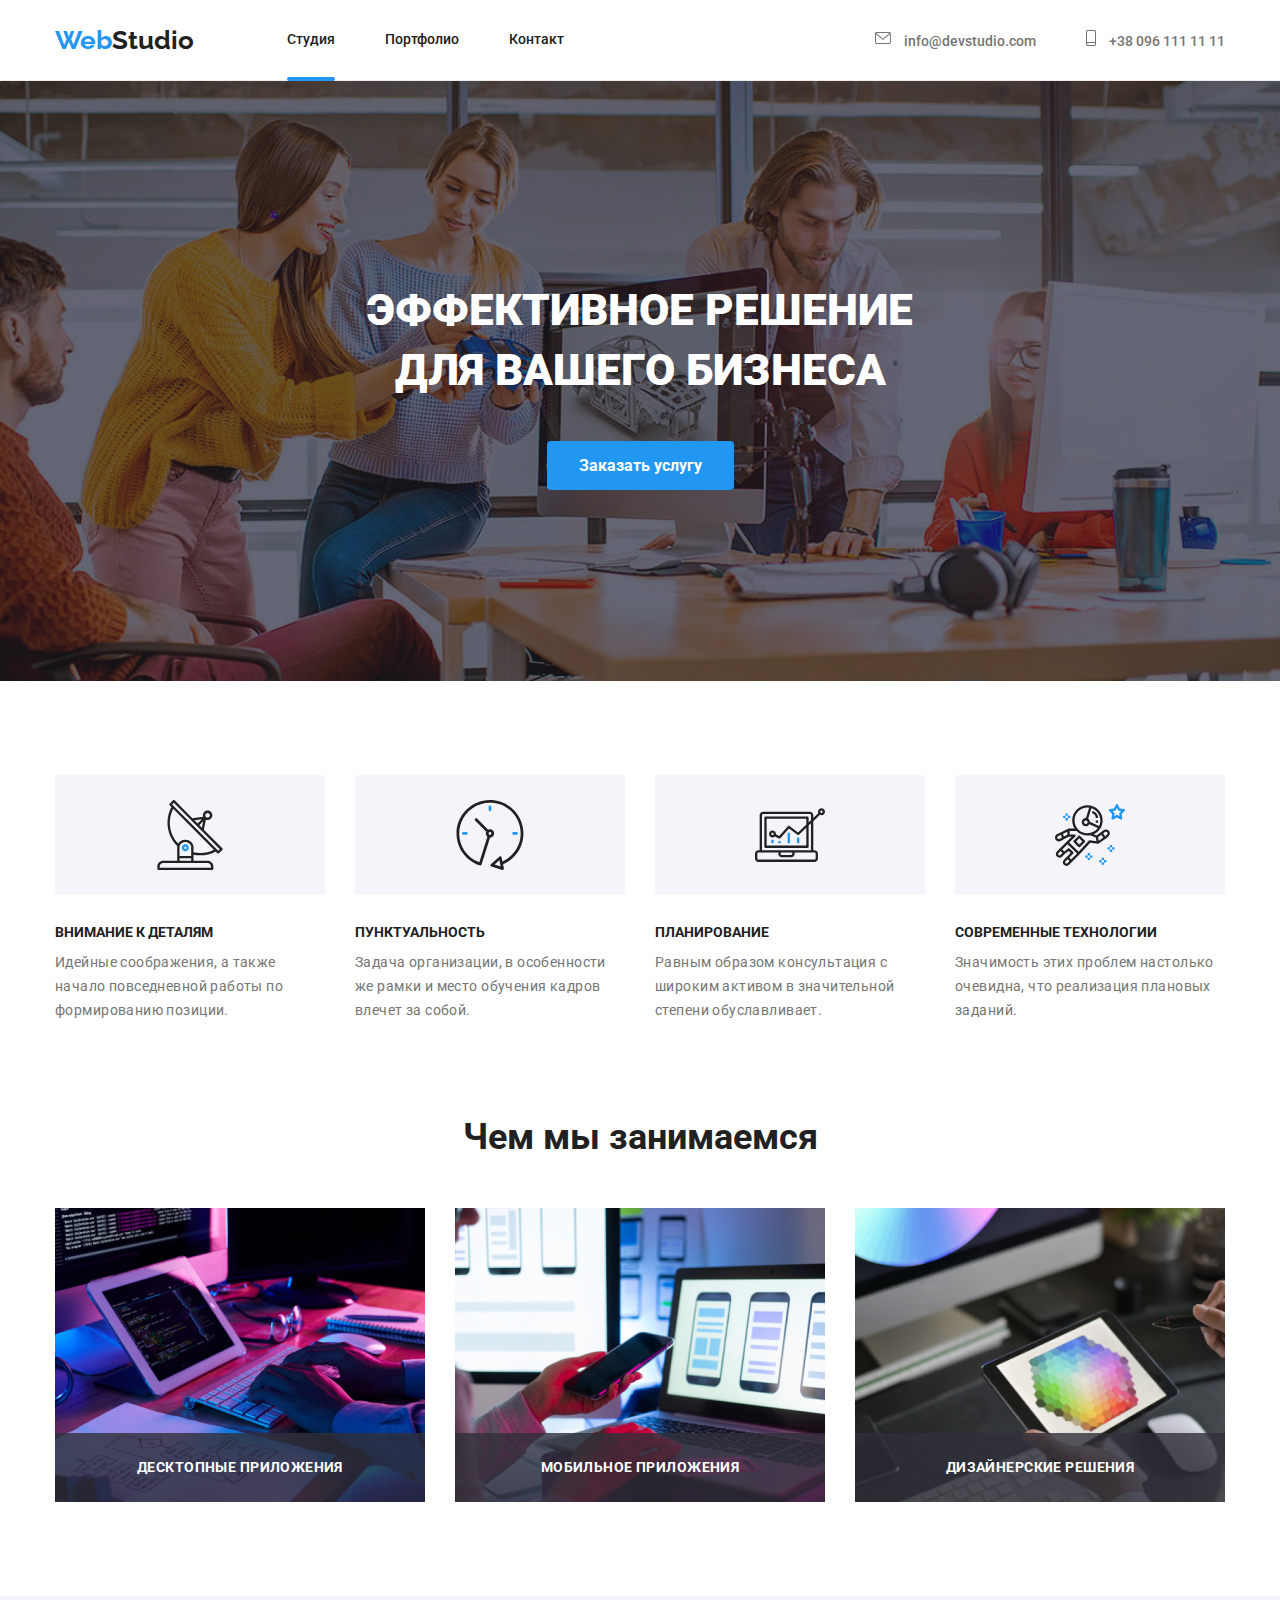
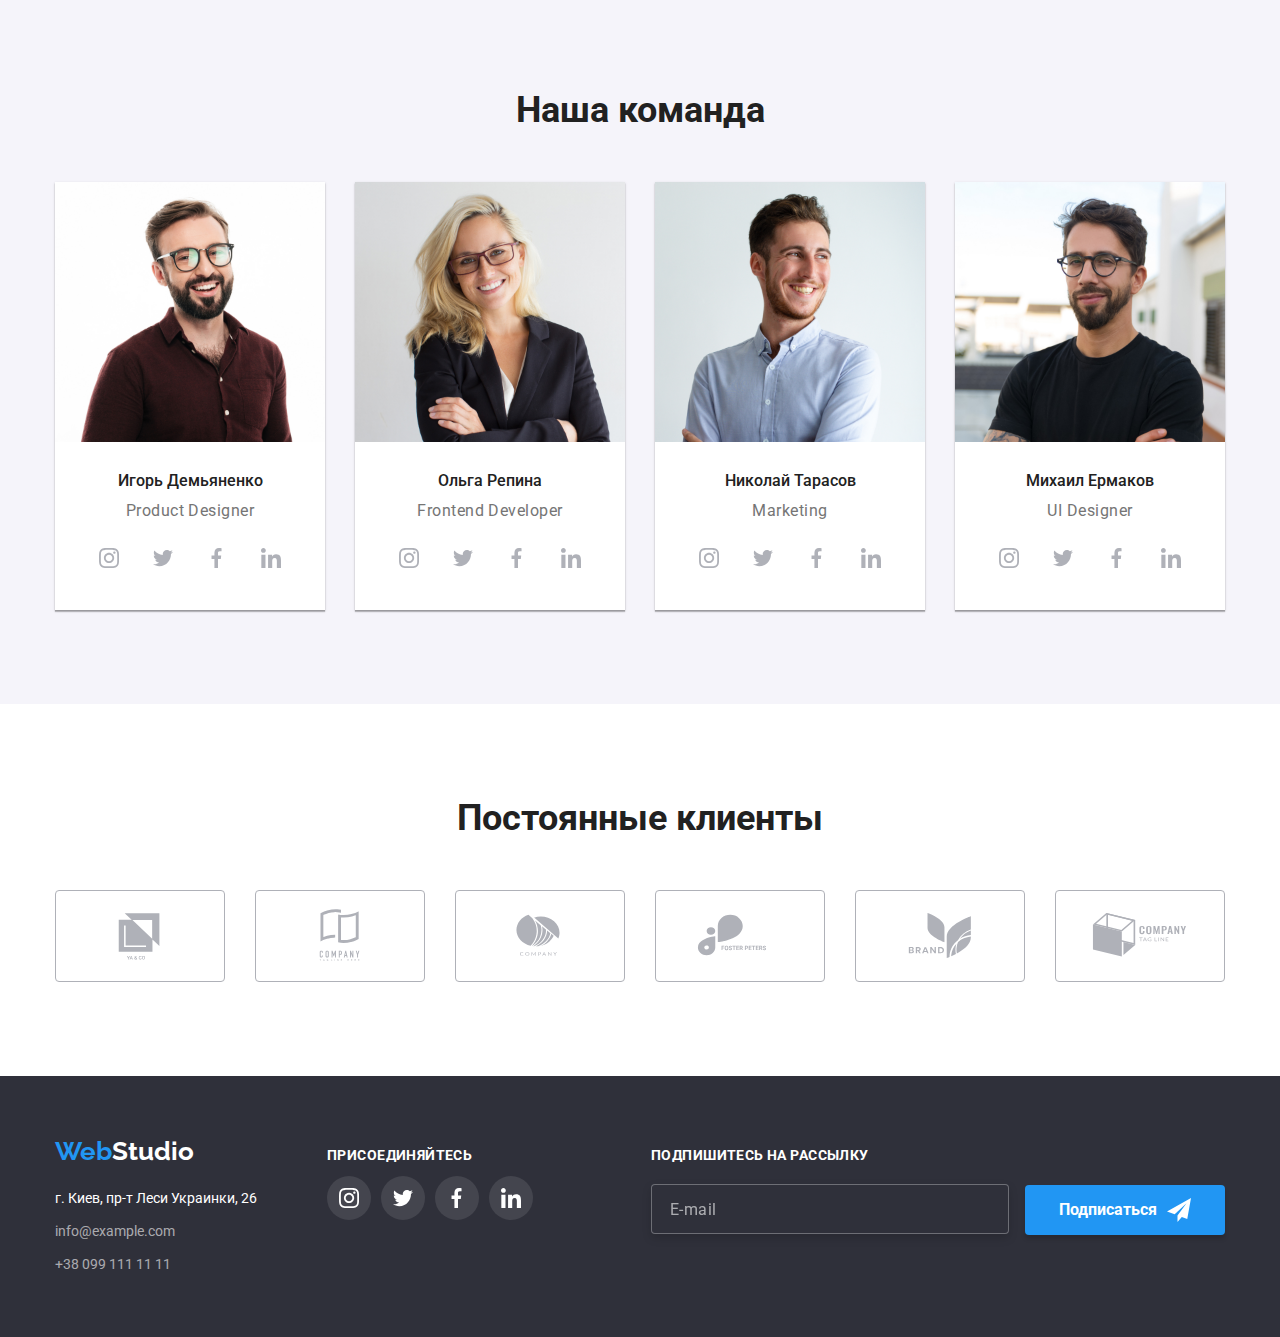
==== index.html @ 78ff1d8b "Add files via upload" ====
<!DOCTYPE html>
<html lang="ru">

<head>
    <meta charset="UTF-8">
    <meta http-equiv="X-UA-Compatible" content="IE=edge">
    <meta name="viewport" content="width=device-width, initial-scale=1.0">
    <title>Document</title>
  
    <link rel="preconnect" href="https://fonts.googleapis.com">
    <link rel="preconnect" href="https://fonts.gstatic.com" crossorigin>
    <link
        href="https://fonts.googleapis.com/css2?family=Montserrat:wght@400;700&family=Raleway:wght@700&family=Roboto:wght@400;500;700;900&display=swap"
        rel="stylesheet">
        <link rel="stylesheet" href="./modern-normalize.css">
        <link rel="stylesheet" href="./css/style.css">
</head>

<body>
    <!--Шапка  -->
    <header>
            <div class="header container">
            <!-- <div class="main-nav"> -->
                <nav class="nav">
                    <!-- логотип -->
                    <a href="#" class="logo">
                        <span class="primery-logo">Web</span>Studio
                    </a>
                    <!-- список навигации -->
                    <ul class="nav-link">
                        <li class="nav-item"><a class="nav-net-animation nav-network" href="./index.html">Студия</a></li>
                        <li class="nav-item"><a class="nav-net-animation" href="./portfolio.html">Портфолио</a></li>
                        <li class="nav-item"><a class="nav-net-animation" href="#footer">Контакт</a></li>
                </nav>
                <div class="auth-nav">
                    <a class="header-kontacts" href="info@devstudio.com">
                        <svg width="16" height="16" class="header-kontacts-svg">
                        <use href="images/icons.svg#icon-leter"></use>
                    </svg>
                        info@devstudio.com</a>
                    <a class="header-kontacts" href="+38-096-111-11-11">
                        <svg width="10" height="16" class="header-kontacts-svg">
                        <use href="images/icons.svg#icon-smartphone"></use>
                    </svg>
                        +38 096 111 11 11</a>
                </div>
            </div>
      
        
    </header>
<!-- главный заголовок Эффективные решения для вашего бизнеса-->
    <main>
        
    <section class="hero">
        <div class="container primery-section">
                <h1 class="main-heading">ЭФФЕКТИВНОЕ РЕШЕНИЕ<br> ДЛЯ ВАШЕГО БИЗНЕСА</h1>
            
                    <button data-modal-open class="button-order-servise">Заказать услугу</button>
                    
                    <div class="backdrop is-hidden" data-modal>
                        <div class="modal">
                            <button class="modal-close" data-modal-close>
                                <svg width="15" height="15">
                                    <use href="images/icons.svg#icon-close"></use>
                                </svg>
                            </button>
                            <b class="modal-head">Оставьте свои данные, мы вам перезвоним</b>
                            <form class="modal-form">
                                <label class="modal-box">
                                    Имя
                                    <input class="modal-input" type="text" name="name" autofocus required>
                                    <svg class="modal-icon" width="12" height="12">
                                        <use href="images/icons.svg#icon-men-1"></use>
                                    </svg>
                                </label>
                                <label class="modal-box"> Телефон
                                    <input class="modal-input" type="tel" name="tel" required>
                                    <svg  class="modal-icon"width="13" height="13">
                                        <use href="images/icons.svg#icon-tel-1"></use>
                                    </svg>
                                </label>
                                <label class="modal-box"> Почта
                                    <input class="modal-input" type="email" name="tel">
                                    <svg class="modal-icon" width="15" height="12">
                                        <use href="images/icons.svg#icon-mail-1"></use>
                                    </svg>
                                </label>
                                <label class="modal-box coment-box"> Комментарий
                                    <textarea class="modal-input coment"  name="feedback" placeholder="Введите текст"></textarea>
                                </label>
                                <input type="checkbox" class="policy-checkbox" id="policy-check" required>
                                <label class="policy-box" for="policy-check">
                                    Соглашаюсь с рассылкой и принимаю &nbsp;<a href="#">Условия договора</a>
                                </label>
                                <button type="submit" class="modal-submit-btn">Отправить</button>
                                </form>
                            </form>
                            
                        </div>
                    
                    </div>
                
        </div>
    </section>
        
    
    <!-- особенности -->
    <section class="section">
        <div class="container">
            <h2 class="list-heading">Особенности</h2>
            <ul class="list-link">
                <li class="list-item">
                    <div class="peculiarities">
                        <div class="peculiarities-svg">
                            <svg width="70" height="70" >
                                <use href="images/icons.svg#icon-antenna"></use>
                            </svg>
                        </div>
                        
                        <h3 class="list-peculiarities">Внимание к деталям</h3>
                        <p class="list-peculiarities-text">Идейные соображения, а также начало повседневной работы по формированию
                            позиции.</p>
                    </div>
                   
                </li>
                <li class="list-item">
                    <div class="peculiarities">
                        <div class="peculiarities-svg">
                            <svg width="70" height="70" >
                                <use href="images/icons.svg#icon-clock"></use>
                            </svg>
                        </div>
                        
                        <h3 class="list-peculiarities">Пунктуальность</h3>
                        <p class="list-peculiarities-text">Задача организации, в особенности же рамки и место обучения кадров влечет
                            за собой.</p>
                    </div>
                    
                </li>
                <li class="list-item">
                    <div class="peculiarities">
                        <div  class="peculiarities-svg">
                            <svg width="70" height="70">
                                <use href="images/icons.svg#icon-diagram"></use>
                            </svg>
                        </div>
                        
                        <h3 class="list-peculiarities">Планирование</h3>
                        <p class="list-peculiarities-text">Равным образом консультация с широким активом в значительной степени
                            обуславливает.</p>
                    </div>
                    
                </li>
                <li class="list-item">
                    <div class="peculiarities">
                        <div  class="peculiarities-svg">
                            <svg width="70" height="70">
                                <use class="peculiarities" href="images/icons.svg#icon-astronaut"></use>
                            </svg>
                        </div>
                        
                        <h3 class="list-peculiarities">Современные технологии</h3>
                        <p class="list-peculiarities-text">Значимость этих проблем настолько очевидна, что реализация плановых
                            заданий.</p>
                    </div>
                    
                </li>
            </ul>
        </div>
       
    </section>
    <!-- чем мы занимаемся -->
    <section class="section top">

        <div class="container">
            <h2 class="second-heading">Чем мы занимаемся</h2>
        <ul class="second-list">
            <li class="second-item"><img src="images/img.jpg" alt="компьютер" width="370" height="294"> 
            <p class="second-text">ДЕСКТОПНЫЕ ПРИЛОЖЕНИЯ</p>
            </li>
            <li class="second-item"><img src="images/img.(1).jpg" alt="телефон" width="370" height="294">
             <p class="second-text">МОБИЛЬНОЕ ПРИЛОЖЕНИЯ</p>
            </li>
            <li class="second-item"><img src="images/img.(2).jpg" alt="планшет" width="370" height="294"> 
            <p class="second-text">ДИЗАЙНЕРСКИЕ РЕШЕНИЯ</p>
            </li>
        </ul>
    </div>
       
    
    </section >
    <!-- наша команда -->
  
    <section class="our-comand">
        <div class=" container">
            <h2 class="second-heading">Наша команда</h2>
            <ul class="comand">
                <li class="comand-name"> <img src="images/igor.jpg" alt="Игорь-Демьяненко" width="270">
                   <div class="comand-name-box">
                    <h3>Игорь Демьяненко</h3>
                    <p class="comand-position">Product Designer</p>
                    <ul class="social-link">
                        <li class="social-item"> <a class="social-network" href="#">
                                <svg width="20" height="20" class="">
                                    <use class="" href="images/icons.svg#icon-instagram"></use>
                                </svg>
                            </a>
                    
                        </li>
                        <li class="social-item"> <a class="social-network" href="#">
                                <svg width="20" height="20" class="">
                                    <use class="" href="images/icons.svg#icon-twitter"></use>
                                </svg>
                            </a>
                    
                        </li>
                        <li class="social-item"> <a class="social-network" href="#">
                                <svg width="20" height="20" class="">
                                    <use class="" href="images/icons.svg#icon-facebook"></use>
                                </svg>
                            </a>
                    
                        </li>
                        <li class="social-item"> <a class="social-network" href="#">
                                <svg width="20" height="20" class="">
                                    <use class="" href="images/icons.svg#icon-linkedin"></use>
                                </svg>
                            </a>
                    
                        </li>
                    </ul>
                   </div> 
                </li>
                <li class="comand-name"> <img src="images/olga.jpg" alt="Ольга-Репина" width="270">
                   <div class="comand-name-box">
                    <h3>Ольга Репина</h3>
                    <p class="comand-position">Frontend Developer</p>
                    <ul class="social-link">
                        <li class="social-item"> 
                            <a class="social-network" href="#">
                                <svg width="20" height="20" class="">
                                    <use class="" href="images/icons.svg#icon-instagram"></use>
                                </svg>
                            </a>
                    
                        </li>
                        <li class="social-item"> 
                            <a class="social-network" href="#">
                                <svg width="20" height="20" class="">
                                    <use class="" href="images/icons.svg#icon-twitter"></use>
                                </svg>
                            </a>
                    
                        </li>
                        <li class="social-item"> 
                            <a class="social-network" href="#">
                                <svg width="20" height="20" class="">
                                    <use class="" href="images/icons.svg#icon-facebook"></use>
                                </svg>
                            </a>
                    
                        </li>
                        <li class="social-item"> 
                            <a class="social-network" href="#">
                                <svg width="20" height="20" class="">
                                    <use class="" href="images/icons.svg#icon-linkedin"></use>
                                </svg>
                            </a>
                    
                        </li>
                    </ul>
                   </div> 
                </li>
                <li class="comand-name"> <img src="images/nikolai.jpg" alt="Николай-Тарасов" width="270">
                   <div class="comand-name-box">
                    <h3>Николай Тарасов</h3>
                    <p class="comand-position">Marketing</p>
                <ul class="social-link">
                    <li class="social-item"> 
                        <a class="social-network" href="#">
                            <svg width="20" height="20" class="">
                                <use class="" href="images/icons.svg#icon-instagram"></use>
                            </svg>
                        </a>
                
                    </li>
                    <li class="social-item"> 
                        <a class="social-network" href="#">
                            <svg width="20" height="20" class="">
                                <use class="" href="images/icons.svg#icon-twitter"></use>
                            </svg>
                        </a>
                
                    </li>
                    <li class="social-item"> 
                        <a class="social-network" href="#">
                            <svg width="20" height="20" class="">
                                <use class="" href="images/icons.svg#icon-facebook"></use>
                            </svg>
                        </a>
                
                    </li>
                    <li class="social-item"> 
                        <a class="social-network" href="#">
                            <svg width="20" height="20" class="">
                                <use class="" href="images/icons.svg#icon-linkedin"></use>
                            </svg>
                        </a>
                
                    </li>
                </ul>
                   </div> 
                </li>
                <li class="comand-name"> <img src="images/mihail.jpg" alt="Михаил-Ермаков" width="270">
                   <div class="comand-name-box">
                    <h3>Михаил Ермаков</h3>
                    <p class="comand-position">UI Designer</p>
                    <ul class="social-link">
                        <li class="social-item"> 
                            <a class="social-network" href="#">
                            <svg width="20
                            " height="20
                            " class="">
                                <use class="" href="images/icons.svg#icon-instagram"></use>
                            </svg>
                        </a>
                             
                        </li>
                        <li class="social-item"> 
                            <a class="social-network" href="#">
                            <svg width="20
                            " height="20
                            " class="">
                                <use class="" href="images/icons.svg#icon-twitter"></use>
                            </svg>
                        </a>
                             
                        </li>
                        <li class="social-item"> 
                            <a class="social-network" href="#">
                            <svg width="20
                            " height="20
                            " class="">
                                <use class="" href="images/icons.svg#icon-facebook"></use>
                            </svg>
                        </a>
                             
                        </li>
                        <li class="social-item"> 
                            <a class="social-network" href="#">
                            <svg width="20
                            " height="20
                            " class="">
                                <use class="" href="images/icons.svg#icon-linkedin"></use>
                            </svg>
                        </a>
                             
                        </li>
                    </ul>
                   </div> 
                </li>
            </ul>
        </div>
       
    </section>
<!-- Постоянные клиенты -->
     <section class="section">
        <h2 class="second-heading">Постоянные клиенты</h2>
        <ul class="client-list ">
            <li class="client-item">
                <a class="client-network" href="#">
                     <svg width="106" height="60">
                            <use href="images/icons.svg#icon-yaco"></use>
                        </svg>
                </a>
            </li>
            <li class="client-item">
                <a class="client-network" href="#">
                     <svg width="106" height="60">
                            <use href="images/icons.svg#icon-tag-line-here"></use>
                        </svg>
                </a>
            </li>
            <li class="client-item">
                <a class="client-network" href="#">
                     <svg width="106" height="60">
                            <use href="images/icons.svg#icon-company"></use>
                        </svg>
                </a>
            </li>
            <li class="client-item">
                <a class="client-network" href="#">
                     <svg width="106" height="60">
                            <use href="images/icons.svg#icon-foster-peters"></use>
                        </svg>
                </a>
            </li>
            <li class="client-item">
                <a class="client-network" href="#">
                     <svg width="106" height="60">
                            <use href="images/icons.svg#icon-brand"></use>
                        </svg>
                </a>
            </li>
            <li class="client-item">
                <a class="client-network" href="#">
                     <svg width="106" height="60">
                            <use href="images/icons.svg#icon-tag-line"></use>
                        </svg>
                </a>
            </li>
        </ul>
    </section>
</main>


    
<!-- подвал -->
    <footer class="footer">
        <a name="footer"></a>
        <div class="footer-box container">
            <div class="footer-addres">
                <a href="#">
                    <span class="logo-blue">Web</span><span class="logo-white">Studio </span>
                </a>
                <address class="addres">г. Киев, пр-т Леси Украинки, 26</address>
                <a class="footer-kontakts" href="info@example.com"> info@example.com</a>
                <a class="footer-kontakts" href="+38-099-111-11-11"> +38 099 111 11 11</a>
            </div>
            
            
            <div class="join">
                <h2 class="join-heading">присоединяйтесь</h2>
                <ul class="join-social-link">
                    <li class="join-social-item">
                        <a class="join-social-network" href="#">
                            <svg width="20" height="20" class="">
                                <use class="" href="images/icons.svg#icon-instagram"></use>
                            </svg>
                        </a>
            
                    </li>
                    <li class="join-social-item">
                        <a class="join-social-network" href="#">
                            <svg width="20" height="20" class="">
                                <use class="" href="images/icons.svg#icon-twitter"></use>
                            </svg>
                        </a>
            
                    </li>
                    <li class="join-social-item">
                        <a class="join-social-network" href="#">
                            <svg width="20" height="20" class="">
                                <use class="" href="images/icons.svg#icon-facebook"></use>
                            </svg>
                        </a>
            
                    </li>
                    <li class="join-social-item">
                        <a class="join-social-network" href="#">
                            <svg width="20" height="20" class="">
                                <use class="" href="images/icons.svg#icon-linkedin"></use>
                            </svg>
                        </a>
            
                    </li>
                </ul>
            </div>
            <div class="mailing-box">
                <b class="mailing">ПОДПИШИТЕСЬ НА РАССЫЛКУ</b>
                <form class="mailing-form">
                    <label class="mailing-input">
                        <input type="email" name="mailing-email" class="mailing-email" placeholder="E-mail">
                    </label>
                    <button class="mailing-button" type="submit">
                        <span class="mailing__btn-name">
                            Подписаться
                        <img  class="mailing-img" src="./images/icon send.svg" alt="">
                        </span>
                        
                    </button>
                </form>

            </div>
        </div>
        
       
    </footer>

    <script src="./js/modal.js"></script>
</body>

</html>
---- css/style.css ----
/* основной цвет текста #757575 */
/* цвет заголовка #212121 */
/* цвет логотипа #2196F3 */
/* вторичный цвет #FFFFFF */
/* цвет фона #E5E5E5 */
/* цвет фона подвала #2F303A  */
/* цвет фона "Наша команда" #F5F4FA */

:root {
  --theme-color: #e5e5e5;
  --text-primery: #757575;
  --text-secondary: #212121;
  --fone-color: #2196f3;
}
*,
*::before,
*::after {
  box-sizing: border-box;
}
body {
  font-family: "Roboto";
  background-color: ffffff;
}

img {
  display: block;
  max-width: 100%;
  height: auto;
}

h1,
h2,
h3,
h4,
h5,
h6,
p,
ul,
li {
  margin: 0; /* нулевая граница */
  padding: 0; /* нулевые отступы */
  border: 0; /* больше всего для картинок в IE6 */
  outline: 0; /* точечная граница вокруг ссылок в Firefox */
  font-size: 100%;
  vertical-align: baseline;
  background: transparent;
}
button {
  padding: 0;
  border: none;
  font: inherit;
  color: inherit;
  background-color: transparent;
}
ul {
  list-style: none;
}
a {
  text-decoration: none;
  color: var(--text-secondary);
}
.container {
  width: 1200px;
  margin: 0 auto;
  padding: 0 15px;
  /* outline: 1px solid #212121; */
}
.normal {
  padding-top: 0px;
}
.section {
  padding-top: 94px;
  padding-bottom: 94px;
}
.top {
  padding-top: 0px;
}
header {
  border-bottom: 1px solid #ececec;
}
.header {
  background-color: #ffffff;

  display: flex;
  align-items: center;
}

.nav {
  display: flex;
  align-items: center;
}
/* логотип */
.logo {
  font-family: "Raleway";
  font-weight: bold;
  font-style: normal;
  font-size: 26px;
  line-height: 1.19;
  color: var(--text-secondary);
}

.primery-logo {
  font-family: "Raleway";
  font-weight: bold;
  font-style: normal;
  font-size: 26px;
  line-height: 1.19;
  color: var(--fone-color);
}
/* навигация */
.nav-link {
  margin-left: 93px;
  display: flex;
}
.nav-link .nav-item:not(:last-child) {
  margin-right: 50px;
}

.nav-item {
  display: flex;

  color: var(--text-secondary);
  font-weight: 500;
  font-style: normal;
  font-size: 14px;
  line-height: 1.14;
}

.nav-network {
  display: block;
  position: relative;
  padding-top: 32px;
  padding-bottom: 32px;
  align-items: center;
}

.nav-net-animation {
  transition-property: color;
  transition-duration: 250ms;
  transition-timing-function: cubic-bezier(0.4, 0, 0.2, 1);
}
.nav-net-animation:hover,
.nav-net-animation:focus {
  color: var(--fone-color);
}
.nav-network::after {
  position: absolute;
  left: 0;
  bottom: 0;
  content: " ";
  display: block;
  border-radius: 2px;
  width: 100%;
  height: 4px;
  background-color: var(--fone-color);
  bottom: -1px;
}
/* контакты */
.auth-nav {
  display: flex;
  margin-left: auto;
}

.header-kontacts:not(:last-child) {
  display: block;
  margin-right: 50px;
}

.nav-item {
  align-items: center;
}
.header-kontacts {
  align-items: center;
  color: var(--text-primery);
  font-weight: 500;
  font-style: normal;
  font-size: 14px;
  line-height: 1.14;

  transition-property: color;
  transition-duration: 250ms;
  transition-timing-function: cubic-bezier(0.4, 0, 0.2, 1);
}
.header-kontacts-svg {
  margin-right: 10px;
  fill: #757575;

  transition-property: fill;
  transition-duration: 250ms;
  transition-timing-function: cubic-bezier(0.4, 0, 0.2, 1);
}

.header-kontacts:hover .header-kontacts-svg,
.header-kontacts:focus .header-kontacts-svg {
  fill: var(--fone-color);
}
.header-kontacts:hover,
.header-kontacts:focus {
  color: var(--fone-color);
}
/* главный заголовок Эффективные решения для вашего бизнеса */
.main-heading {
  text-align: center;

  font-weight: 900;
  font-style: normal;
  font-size: 44px;
  line-height: 1.36;
  color: #ffffff;
}
.hero {
  height: 600px;
  padding-top: 200px;
  background-image: linear-gradient(
      to right,
      rgba(47, 48, 58, 0.4),
      rgba(47, 48, 58, 0.4)
    ),
    url(../images/background-img.png);
  background-color: #c4c4c4;
  background-repeat: no-repeat;
  background-position: center;
}
/* Модальное окно */
.button-order-servise {
  display: block;
  margin-left: auto;
  margin-right: auto;
  margin-top: 40px;
  padding: 10px 32px;
  border-radius: 4px;

  color: #ffffff;
  font-family: "roboto";
  font-weight: 700;
  background-color: var(--fone-color);
  font-style: normal;
  font-size: 16px;
  line-height: 1.85;
}
.backdrop {
  position: fixed;
  z-index: 2;
  top: 0;
  left: 0;
  width: 100%;
  height: 100%;

  background: rgba(0, 0, 0, 0.2);
  transition-property: all;
  transition-duration: 250ms;
  transition-timing-function: cubic-bezier(0.4, 0, 0.2, 1);
}
.backdrop.is-hidden {
  visibility: hidden;
  opacity: 0;
  pointer-events: none;
  transition-property: fill;
  transition-duration: 250ms;
  transition-timing-function: cubic-bezier(0.4, 0, 0.2, 1);
}

.modal {
  position: absolute;
  top: 50%;
  left: 50%;
  transform: translate(-50%, -50%);

  width: 528px;
  height: 581px;
  padding: 40px;

  background-color: #ffffff;
  box-shadow: 0px 1px 3px rgba(0, 0, 0, 0.12), 0px 1px 1px rgba(0, 0, 0, 0.14),
    0px 2px 1px rgba(0, 0, 0, 0.2);
  border-radius: 4px;
  cursor: pointer;
}
.modal-close {
  height: 40px;
  width: 100%;

  display: flex;
  align-items: center;
  justify-content: center;
  position: absolute;
  top: 8px;
  right: 8px;
  width: 30px;
  height: 30px;
  border-radius: 50%;
  fill: #000;
  background-color: #ffffff;
  border: 1px solid rgba(0, 0, 0, 0.1);
  transition-property: fill;
  transition-duration: 250ms;
  transition-timing-function: cubic-bezier(0.4, 0, 0.2, 1);
}
.modal-close:hover {
  fill: var(--fone-color);
}
.modal-head {
  font-weight: bold;
  font-size: 20px;
  line-height: 23px;
  letter-spacing: 0.03em;
}
.modal-form {
  margin-top: 12px;
}
.modal-box {
  display: block;
  margin-bottom: 10px;
  position: relative;

  color: var(--text-primery);
  font-size: 12px;
  letter-spacing: 0.01em;
}
.modal-input {
  width: 100%;
  height: 40px;
  border: 1px solid rgba(33, 33, 33, 0.2);
  border-radius: 4px;
  margin-top: 4px;
  padding: 0 10px 0 35px;
  transition-property: border;
  transition-duration: 250ms;
  transition-timing-function: cubic-bezier(0.4, 0, 0.2, 1);
}
.modal-input:focus {
  outline: none;
  border: 1px solid var(--fone-color);
}
.modal-input:focus + .modal-icon {
  fill: var(--fone-color);
}

.modal-icon {
  display: block;
  /* width: 18px;
  height: 18px; */

  position: absolute;
  top: 55%;
  left: 10px;
  transition-property: fill;
  transition-duration: 250ms;
  transition-timing-function: cubic-bezier(0.4, 0, 0.2, 1);
}
.coment::placeholder {
  font-size: 12px;
  line-height: 14px;
  letter-spacing: 0.01em;
  color: rgba(117, 117, 117, 0.5);
}
.coment {
  padding: 12px 16px;
  width: 448px;
  height: 120px;
  resize: none;
}
.policy-box {
  font-size: 14px;
  color: #757575;
  margin-bottom: 30px;
  display: flex;
  align-items: center;
}

.policy-checkbox {
  position: absolute;
  width: 1px;
  height: 1px;
  margin: -1px;
  border: 0px;
  padding: 0px;
  clip: rect(0 0 0 0);
  overflow: hidden;
  transition-property: border-color, outline;
  transition-duration: 250ms;
  transition-timing-function: cubic-bezier(0.4, 0, 0.2, 1);
}

.policy-checkbox:checked + .policy-box::before {
  background-color: #2196f3;
  background-image: url(../images/Vector.svg);
  background-repeat: no-repeat;
  background-position: center;
  background-size: contain;
}

.policy-checkbox:focus + .policy-box::before {
  border-color: #2196f3;
  outline: 2px solid #2196f3;
}

.policy-box::before {
  display: block;
  content: "";
  width: 16px;
  height: 16px;
  border: 1px solid #212121;
  border-radius: 2px;
  margin-right: 10px;
}

.policy-box a {
  color: #2196f3;
  text-decoration: underline;
}
.modal-submit-btn {
  display: block;
  width: 200px;
  height: 50px;
  margin: 0 auto;

  font-weight: bold;
  font-size: 16px;
  line-height: 30px;
  letter-spacing: 0.06em;
  background-color: var(--fone-color);
  color: #ffffff;
  box-shadow: 0px 4px 4px rgba(0, 0, 0, 0.15);
  border-radius: 4px;
  cursor: pointer;
}
/* особености */
.list-heading {
  display: none;
}
.list-link {
  display: flex;
  justify-content: center;
}

.peculiarities-svg {
  display: flex;
  justify-content: center;
  align-items: center;
  width: 270px;
  height: 120px;
  margin-bottom: 30px;
  background-color: #f5f4fa;
  border-radius: 4px;
}

.list-link .list-item:not(:last-child) {
  margin-right: 30px;
}

.list-peculiarities {
  text-transform: uppercase;
  color: var(--text-secondary);
  font-weight: 700;
  font-style: normal;
  font-size: 14px;
  line-height: 1.14;
}

.list-peculiarities-text {
  margin-top: 10px;
  width: 270px;
  color: var(--text-primery);
  font-weight: 400;
  font-style: normal;
  font-size: 14px;
  line-height: 1.71;
  letter-spacing: 0.03em;
}
/* чем мы занимаемся */
.second-heading {
  text-align: center;
  margin-bottom: 50px;

  color: var(--text-secondary);
  font-weight: 700;
  font-style: normal;
  font-size: 36px;
  line-height: 1.16;
}
.second-list {
  justify-content: center;
  display: flex;
  margin-top: 50px;
}
.second-item:not(:last-child) {
  justify-content: center;
  margin-right: 30px;
}
.second-item {
  position: relative;
  overflow: hidden;
}
.second-item > .second-text {
  position: absolute;
  bottom: 0px;
  padding-top: 27px;
  padding-bottom: 27px;
  margin: 0;
  width: 100%;
  z-index: 1;

  font-weight: bold;
  font-size: 14px;
  line-height: 1.14;
  text-align: center;
  letter-spacing: 0.03em;
  text-transform: uppercase;
  color: #ffffff;
  background-color: rgba(47, 48, 58, 0.8);
}
/* наша команда */
.comand {
  justify-content: center;
  display: flex;
  margin-left: -15px;
  margin-right: -15px;
}
.comand-name {
  box-shadow: 0px 1px 3px rgba(0, 0, 0, 0.12), 0px 1px 1px rgba(0, 0, 0, 0.14),
    0px 2px 1px rgba(0, 0, 0, 0.2);
}
.our-comand {
  padding-top: 94px;
  padding-bottom: 94px;
  background-color: #f5f4fa;
  margin: 0 auto;
}
.comand-name-box {
  padding-top: 30px;
  padding-bottom: 30px;
  text-align: center;
  background-color: #ffffff;
}
.comand > li > .comand-name-box > h3 {
  /* padding-top: 30px;
  text-align: center; */

  color: var(--text-secondary);
  font-weight: 500;
  font-style: normal;
  font-size: 16px;
  line-height: 1.18;
}

.comand-position {
  padding-top: 10px;

  color: var(--text-primery);
  font-style: normal;
  font-weight: normal;
  font-size: 16px;
  line-height: 19px;
  /* identical to box height */

  text-align: center;
  letter-spacing: 0.03em;
}
.comand .comand-name {
  justify-content: space-evenly;
}
.comand .comand-name:not(:last-child) {
  margin-right: 30px;
}
.social-link {
  display: flex;
  justify-content: center;
  margin-top: 16px;
}
.social-item {
  background-color: #ffffff;
}
.social-network:focus,
.social-network:hover {
  background-color: var(--fone-color);
  fill: #ffffff;
}
.social-item:not(:last-child) {
  margin-right: 10px;
}
.social-network {
  width: 44px;
  height: 44px;
  display: flex;
  justify-content: center;
  align-items: center;

  background-color: #ffffff;
  border-radius: 50%;
  fill: #afb1b8;

  transition-property: fill, background-color;
  transition-duration: 250ms;
  transition-timing-function: cubic-bezier(0.4, 0, 0.2, 1);
}
/* Постояные клиенты */
.client-list {
  display: flex;
  justify-content: center;
  align-content: center;
}
.client-list > .client-item:not(:last-child) {
  margin-right: 30px;
}
.client-network {
  width: 170px;
  height: 92px;
  display: flex;
  justify-content: center;
  align-items: center;

  border: 1px solid #afb1b8;
  box-sizing: border-box;
  border-radius: 4px;
  fill: #afb1b8;

  transition-property: fill, border;
  transition-duration: 250ms;
  transition-timing-function: cubic-bezier(0.4, 0, 0.2, 1);
}
.client-network:focus,
.client-network:hover {
  border: 1px solid var(--fone-color);
  fill: var(--fone-color);
}
/* подвал */
.logo-blue {
  color: var(--fone-color);
  font-weight: 700;
  font-family: "Raleway";
  font-style: normal;
  font-size: 26px;
  line-height: 1.19;
}
.logo-white {
  color: #ffffff;
  font-family: "Raleway";
  font-weight: 700;
  font-style: normal;
  font-size: 26px;
  line-height: 1.19;
}
.footer {
  margin: 0px auto;
  display: flex;
  padding-top: 60px;
  padding-bottom: 60px;

  background-color: #2f303a;
}
.footer-box {
  display: flex;
  align-items: baseline;
}

/* .footer-addres {
} */
.addres {
  margin-top: 20px;

  color: #ffffff;
  font-weight: 400;
  font-style: normal;
  font-size: 14px;
  line-height: 1.71;
}
.footer-kontakts {
  margin-top: 9px;
  display: block;

  color: rgba(255, 255, 255, 0.6);
  font-weight: 400;
  font-style: normal;
  font-size: 14px;
  line-height: 1.71;
}
.join {
  margin-left: 70px;
}
.join-heading {
  margin-bottom: 20px;
  font-weight: bold;
  font-size: 14px;
  line-height: 1.14px;
  letter-spacing: 0.03em;
  text-transform: uppercase;
  color: #ffffff;
}
.join-social-link {
  display: flex;
}
.join-social-network {
  width: 44px;
  height: 44px;
  display: flex;
  justify-content: center;
  align-items: center;
  border-radius: 50%;
  fill: #ffffff;
  background: rgba(255, 255, 255, 0.1);

  transition-property: fill, background-color;
  transition-duration: 250ms;
  transition-timing-function: cubic-bezier(0.4, 0, 0.2, 1);
}
.join-social-network:focus,
.join-social-network:hover {
  background-color: var(--fone-color);
  fill: #ffffff;
}
.join-social-item:not(:last-child) {
  margin-right: 10px;
}

.mailing-box {
  margin-left: auto;
}

.mailing {
  font-weight: bold;
  font-size: 14px;
  line-height: 1.14;
  letter-spacing: 0.03em;
  color: #ffffff;
}

.mailing-form {
  margin-top: 20px;
}
.mailing-email {
  width: 358px;
  height: 50px;

  color: rgba(255, 255, 255, 0.6);
  background-color: #2f303a;
  border: 1px solid rgba(255, 255, 255, 0.3);
  box-sizing: border-box;
  filter: drop-shadow(0px 4px 4px rgba(0, 0, 0, 0.15));
  border-radius: 4px;
}
.mailing-email::placeholder {
  margin-left: 16px;
  padding-left: 16px;
  font-style: normal;
  font-weight: normal;
  font-size: 16px;
  line-height: 1.25;
  letter-spacing: 0.03em;

  color: rgba(255, 255, 255, 0.6);
}

.mailing-button {
  width: 200px;
  height: 50px;
  margin-left: 12px;
  font-weight: bold;
  font-size: 16px;
  line-height: 1.87;
  color: #ffffff;
  background-color: var(--fone-color);
  box-shadow: 0px 4px 4px rgba(0, 0, 0, 0.15);
  border-radius: 4px;
}
.mailing__btn-name {
  display: flex;
  justify-content: center;
  align-items: center;
  /* position: relative; */
}
.mailing-img {
  margin-left: 10px;
}
/* Портфолио */

.projekt-button-list {
  display: flex;
  justify-content: center;
  margin-bottom: 56px;
}
.projekt-button-list .projekt-button-item:not(:last-child) {
  margin-right: 8px;
}

.projekt-button-item {
  padding: 6px 22px;

  color: var(--text-secondary);
  font-weight: 500;
  font-family: "Roboto";
  background-color: #f5f4fa;
  border-radius: 4px;
  border: none;
  font-style: normal;
  font-size: 16px;
  line-height: 1.62;

  transition-property: color, background-color;
  transition-duration: 250ms;
  transition-timing-function: cubic-bezier(0.4, 0, 0.2, 1);
}
.projekt-button-item:hover,
.projekt-button-item:focus {
  color: #ffffff;
  background-color: var(--fone-color);
}
.projekt {
  justify-content: center;
}
.projekt-box-list {
  display: flex;

  flex-wrap: wrap;
  margin-left: -30px;
  margin-top: -30px;
  padding: 0;
}
.projekt-box-item {
  flex-basis: calc((100% - 90px) / 3);
  margin-left: 30px;
  margin-top: 30px;

  transition-property: box-shadow;
  transition-duration: 250ms;
  transition-timing-function: cubic-bezier(0.4, 0, 0.2, 1);
}
.prjekt-box-deskription {
  position: relative;
  overflow: hidden;
}

.tehnokryak,
.poster,
.restaurant,
.prime,
.boxes,
.komp,
.limited-edition,
.lab,
.business {
  display: flex;
  align-items: center;
  position: absolute;
  top: 0;
  left: 0;

  margin: 0;
  padding-left: 27px;
  width: 100%;
  height: 101%;
  transform: translateY(100%);
  transition-property: transform;
  transition-duration: 250ms;
  transition-timing-function: cubic-bezier(0.4, 0, 0.2, 1);

  font-style: normal;
  font-weight: normal;
  font-size: 18px;
  line-height: 28px;
  letter-spacing: 0.03em;
  color: #ffffff;
  background-color: rgba(33, 150, 243, 0.9);
}
.projekt-box-item .prjekt-box-deskription:hover .tehnokryak,
.projekt-box-item .prjekt-box-deskription:hover .poster,
.projekt-box-item .prjekt-box-deskription:hover .restaurant,
.projekt-box-item .prjekt-box-deskription:hover .prime,
.projekt-box-item .prjekt-box-deskription:hover .boxes,
.projekt-box-item .prjekt-box-deskription:hover .komp,
.projekt-box-item .prjekt-box-deskription:hover .limited-edition,
.projekt-box-item .prjekt-box-deskription:hover .lab,
.projekt-box-item .prjekt-box-deskription:hover .business {
  transform: translateY(0%);
}
.projekt-box-item:hover,
.projekt-box-item:focus {
  box-shadow: 0px 1px 1px rgba(0, 0, 0, 0.12), 0px 4px 4px rgba(0, 0, 0, 0.06),
    1px 4px 6px rgba(0, 0, 0, 0.16);
}
/* .projekt-box-list .projekt-box-img {
  display: block;
} */
.prjekt-box-text {
  color: var(--text-primery);
  font-weight: normal;
  font-style: normal;
  font-size: 16px;
  line-height: 1.87;

  background: #ffffff;
  border: 1px solid #eeeeee;
  box-sizing: border-box;
  padding: 20px 24px;
}
.projekt-box-list h2 {
  /* text-align: center; */

  color: var(--text-secondary);
  font-weight: 700;
  font-style: normal;
  font-size: 18px;
  line-height: 2;
}
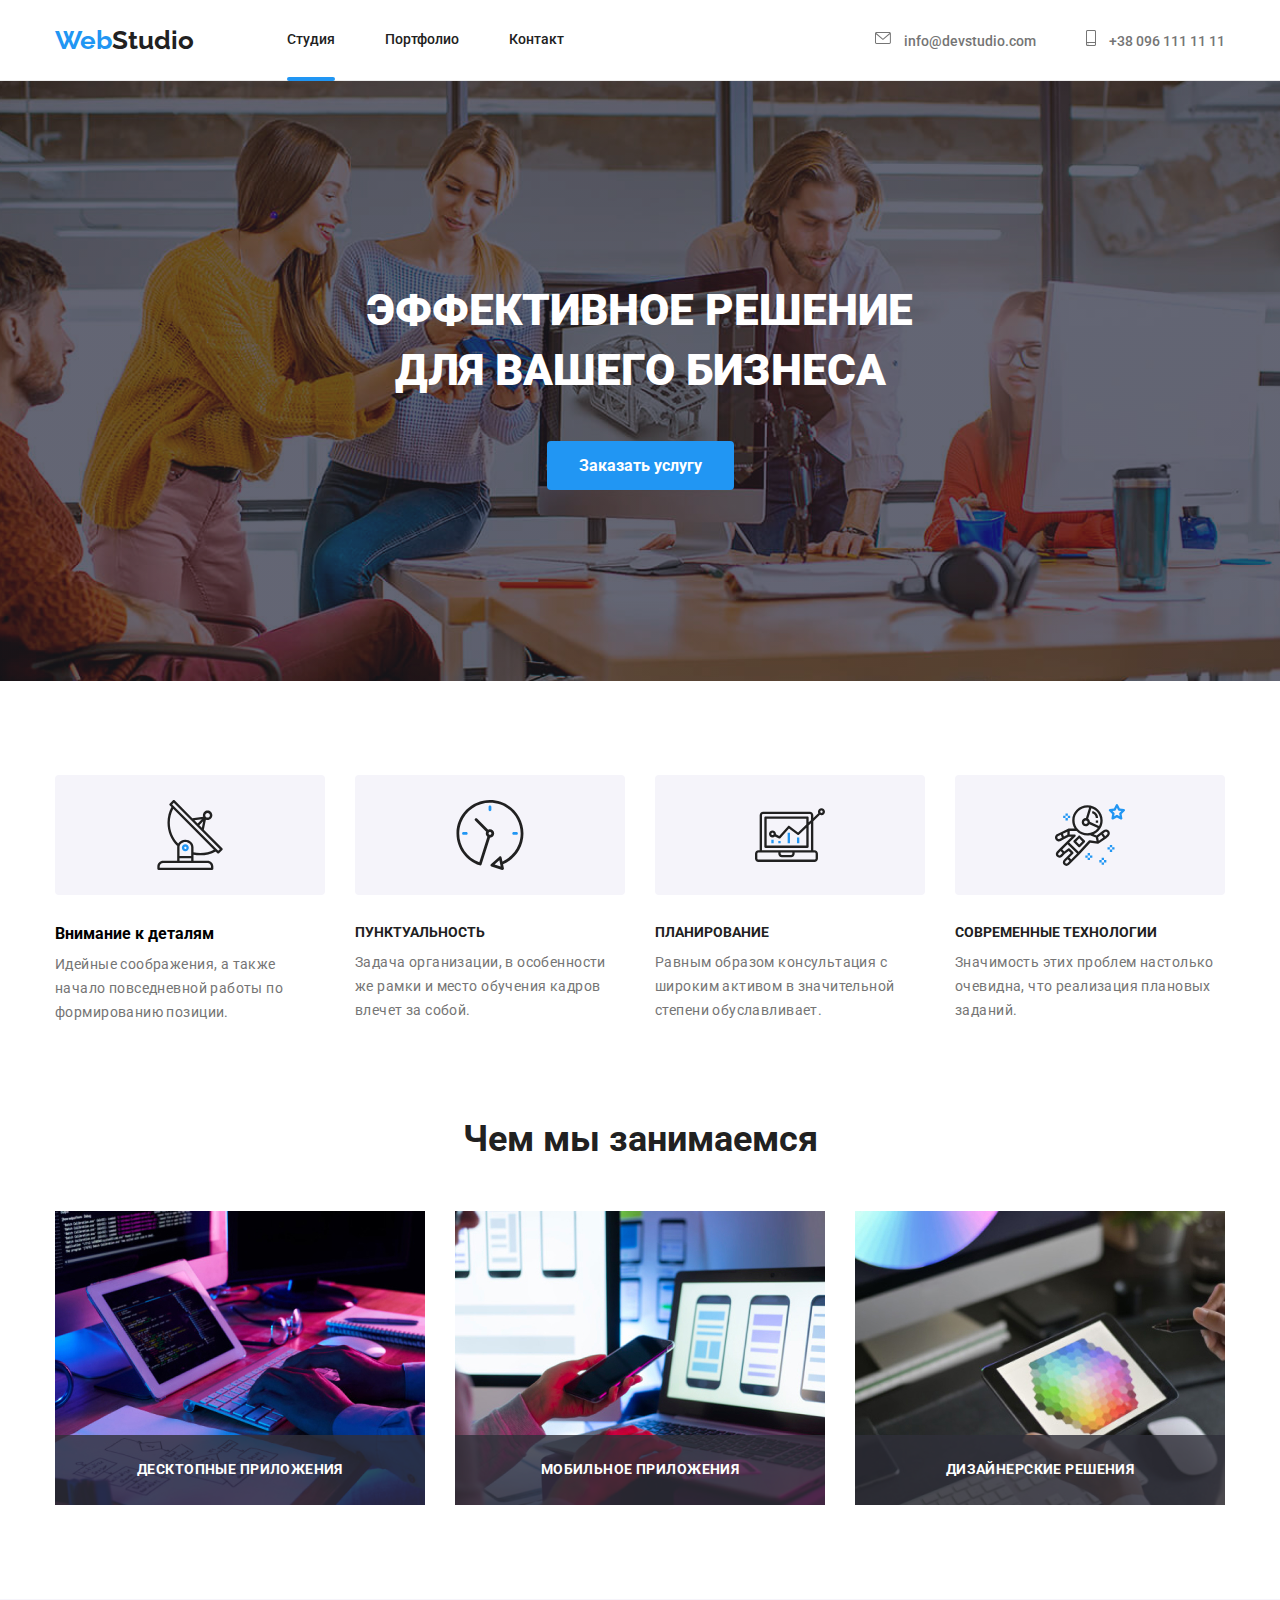
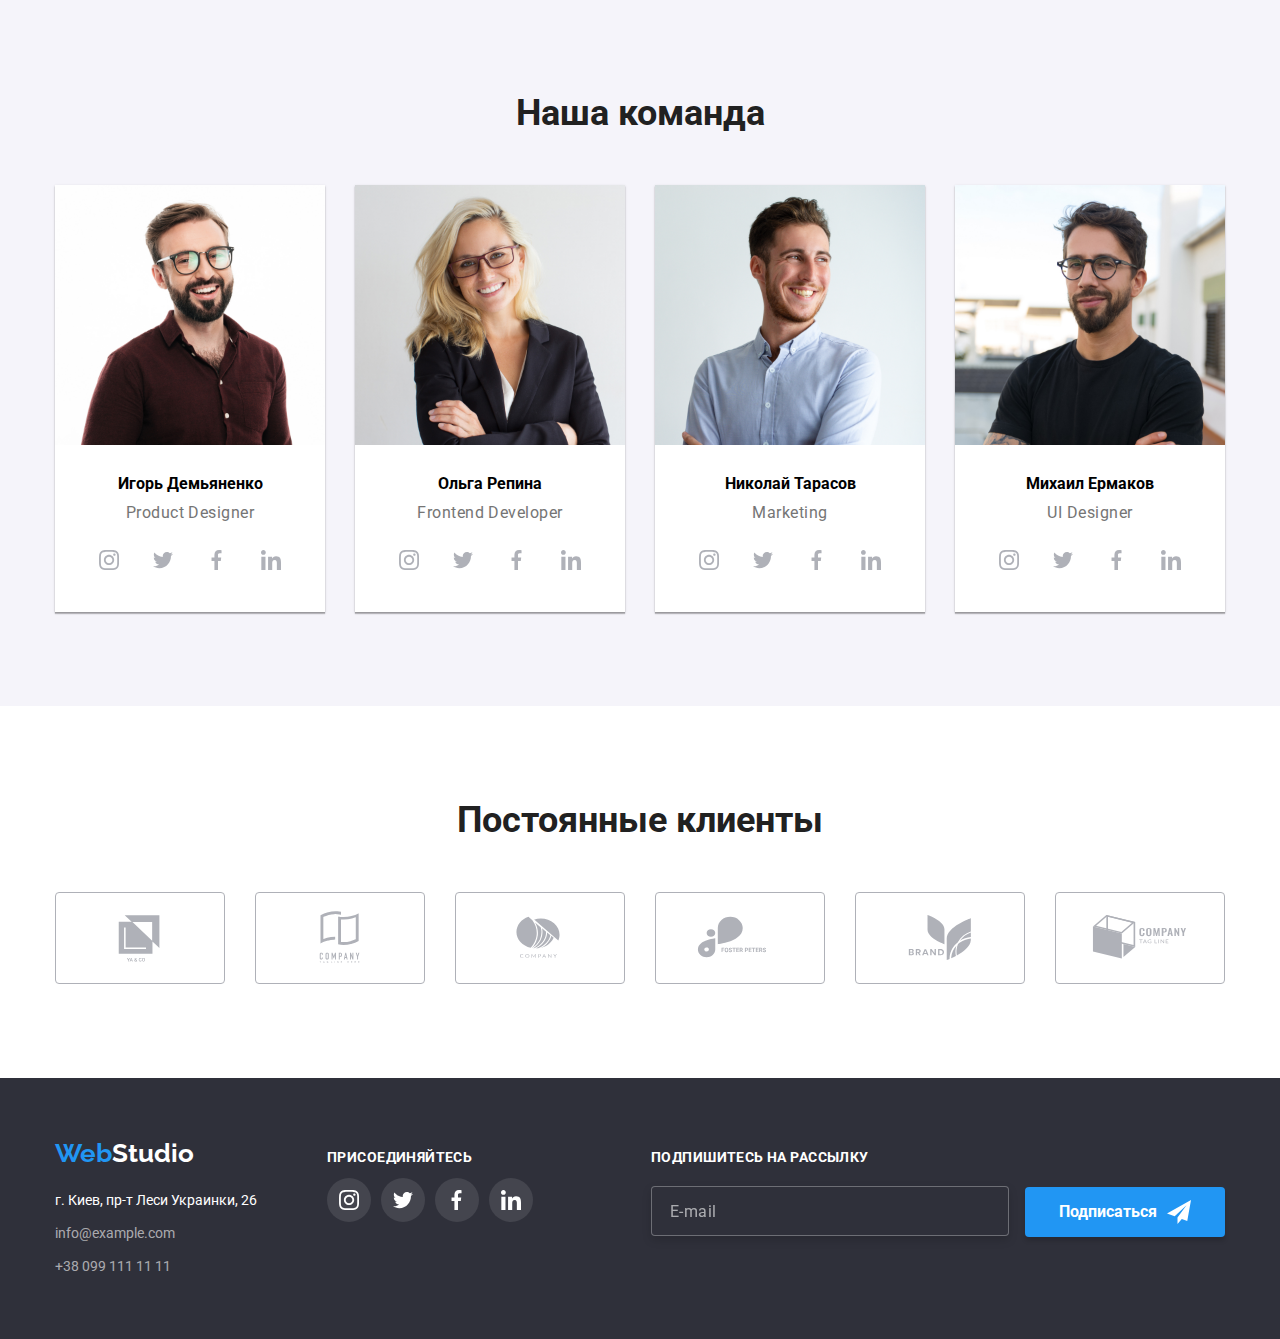
==== commit 6d79f4e0: "Update index.html" ====
--- a/index.html
+++ b/index.html
@@ -27,19 +27,19 @@
                         <span class="primery-logo">Web</span>Studio
                     </a>
                     <!-- список навигации -->
-                    <ul class="nav-link">
-                        <li class="nav-item"><a class="nav-net-animation nav-network" href="./index.html">Студия</a></li>
-                        <li class="nav-item"><a class="nav-net-animation" href="./portfolio.html">Портфолио</a></li>
-                        <li class="nav-item"><a class="nav-net-animation" href="#footer">Контакт</a></li>
+                    <ul class="nav__list">
+                        <li class="nav__item"><a class="nav__link nav__position" href="./index.html">Студия</a></li>
+                        <li class="nav__item"><a class="nav__link" href="./portfolio.html">Портфолио</a></li>
+                        <li class="nav__item"><a class="nav__link" href="#footer">Контакт</a></li>
                 </nav>
-                <div class="auth-nav">
-                    <a class="header-kontacts" href="info@devstudio.com">
-                        <svg width="16" height="16" class="header-kontacts-svg">
+                <div class="kontacts">
+                    <a class="kontacts__email" href="info@devstudio.com">
+                        <svg width="16" height="16" class="kontacts__svg">
                         <use href="images/icons.svg#icon-leter"></use>
                     </svg>
                         info@devstudio.com</a>
-                    <a class="header-kontacts" href="+38-096-111-11-11">
-                        <svg width="10" height="16" class="header-kontacts-svg">
+                    <a class="kontacts__tel" href="+38-096-111-11-11">
+                        <svg width="10" height="16" class="kontacts__svg">
                         <use href="images/icons.svg#icon-smartphone"></use>
                     </svg>
                         +38 096 111 11 11</a>
@@ -52,45 +52,45 @@
     <main>
         
     <section class="hero">
-        <div class="container primery-section">
-                <h1 class="main-heading">ЭФФЕКТИВНОЕ РЕШЕНИЕ<br> ДЛЯ ВАШЕГО БИЗНЕСА</h1>
+        <div class="container">
+                <h1 class="hero__heading">ЭФФЕКТИВНОЕ РЕШЕНИЕ<br> ДЛЯ ВАШЕГО БИЗНЕСА</h1>
             
                     <button data-modal-open class="button-order-servise">Заказать услугу</button>
                     
                     <div class="backdrop is-hidden" data-modal>
                         <div class="modal">
-                            <button class="modal-close" data-modal-close>
+                            <button class="modal__close" data-modal-close>
                                 <svg width="15" height="15">
                                     <use href="images/icons.svg#icon-close"></use>
                                 </svg>
                             </button>
-                            <b class="modal-head">Оставьте свои данные, мы вам перезвоним</b>
-                            <form class="modal-form">
-                                <label class="modal-box">
+                            <b class="modal__head">Оставьте свои данные, мы вам перезвоним</b>
+                            <form class="modal__form">
+                                <label class="modal__box">
                                     Имя
-                                    <input class="modal-input" type="text" name="name" autofocus required>
-                                    <svg class="modal-icon" width="12" height="12">
+                                    <input class="modal__input" type="text" name="name" autofocus required>
+                                    <svg class="modal__icon" width="12" height="12">
                                         <use href="images/icons.svg#icon-men-1"></use>
                                     </svg>
                                 </label>
-                                <label class="modal-box"> Телефон
-                                    <input class="modal-input" type="tel" name="tel" required>
-                                    <svg  class="modal-icon"width="13" height="13">
+                                <label class="modal__box"> Телефон
+                                    <input class="modal__input" type="tel" name="tel" required>
+                                    <svg  class="modal__icon"width="13" height="13">
                                         <use href="images/icons.svg#icon-tel-1"></use>
                                     </svg>
                                 </label>
-                                <label class="modal-box"> Почта
-                                    <input class="modal-input" type="email" name="tel">
-                                    <svg class="modal-icon" width="15" height="12">
+                                <label class="modal__box"> Почта
+                                    <input class="modal__input" type="email" name="tel">
+                                    <svg class="modal__icon" width="15" height="12">
                                         <use href="images/icons.svg#icon-mail-1"></use>
                                     </svg>
                                 </label>
-                                <label class="modal-box coment-box"> Комментарий
-                                    <textarea class="modal-input coment"  name="feedback" placeholder="Введите текст"></textarea>
+                                <label class="modal__box "> Комментарий
+                                    <textarea class="modal__input modal__coment"  name="feedback" placeholder="Введите текст"></textarea>
                                 </label>
-                                <input type="checkbox" class="policy-checkbox" id="policy-check" required>
-                                <label class="policy-box" for="policy-check">
-                                    Соглашаюсь с рассылкой и принимаю &nbsp;<a href="#">Условия договора</a>
+                                <input type="checkbox" class="modal__policy-checkbox" id="policy-check" required>
+                                <label class="modal__policy-box" for="policy-check">
+                                    Соглашаюсь с рассылкой и принимаю &nbsp;<a class="modal__link" href="#">Условия договора</a>
                                 </label>
                                 <button type="submit" class="modal-submit-btn">Отправить</button>
                                 </form>
@@ -107,60 +107,60 @@
     <!-- особенности -->
     <section class="section">
         <div class="container">
-            <h2 class="list-heading">Особенности</h2>
-            <ul class="list-link">
-                <li class="list-item">
-                    <div class="peculiarities">
-                        <div class="peculiarities-svg">
+            <h2 class="peculiarities__heading">Особенности</h2>
+            <ul class="peculiarities__list">
+                <li class="peculiarities__item">
+                    <div class="peculiarities__box">
+                        <div class="peculiarities__svg">
                             <svg width="70" height="70" >
                                 <use href="images/icons.svg#icon-antenna"></use>
                             </svg>
                         </div>
                         
                         <h3 class="list-peculiarities">Внимание к деталям</h3>
-                        <p class="list-peculiarities-text">Идейные соображения, а также начало повседневной работы по формированию
+                        <p class="peculiarities__text">Идейные соображения, а также начало повседневной работы по формированию
                             позиции.</p>
                     </div>
                    
                 </li>
-                <li class="list-item">
-                    <div class="peculiarities">
-                        <div class="peculiarities-svg">
+                <li class="peculiarities__item">
+                    <div class="peculiarities__box">
+                        <div class="peculiarities__svg">
                             <svg width="70" height="70" >
                                 <use href="images/icons.svg#icon-clock"></use>
                             </svg>
                         </div>
                         
-                        <h3 class="list-peculiarities">Пунктуальность</h3>
-                        <p class="list-peculiarities-text">Задача организации, в особенности же рамки и место обучения кадров влечет
+                        <h3 class="peculiarities__title">Пунктуальность</h3>
+                        <p class="peculiarities__text">Задача организации, в особенности же рамки и место обучения кадров влечет
                             за собой.</p>
                     </div>
                     
                 </li>
-                <li class="list-item">
-                    <div class="peculiarities">
-                        <div  class="peculiarities-svg">
+                <li class="peculiarities__item">
+                    <div class="peculiarities__box">
+                        <div  class="peculiarities__svg">
                             <svg width="70" height="70">
                                 <use href="images/icons.svg#icon-diagram"></use>
                             </svg>
                         </div>
                         
-                        <h3 class="list-peculiarities">Планирование</h3>
-                        <p class="list-peculiarities-text">Равным образом консультация с широким активом в значительной степени
+                        <h3 class="peculiarities__title">Планирование</h3>
+                        <p class="peculiarities__text">Равным образом консультация с широким активом в значительной степени
                             обуславливает.</p>
                     </div>
                     
                 </li>
-                <li class="list-item">
-                    <div class="peculiarities">
-                        <div  class="peculiarities-svg">
+                <li class="peculiarities__item">
+                    <div class="peculiarities__box">
+                        <div  class="peculiarities__svg">
                             <svg width="70" height="70">
-                                <use class="peculiarities" href="images/icons.svg#icon-astronaut"></use>
+                                <use href="images/icons.svg#icon-astronaut"></use>
                             </svg>
                         </div>
                         
-                        <h3 class="list-peculiarities">Современные технологии</h3>
-                        <p class="list-peculiarities-text">Значимость этих проблем настолько очевидна, что реализация плановых
+                        <h3 class="peculiarities__title">Современные технологии</h3>
+                        <p class="peculiarities__text">Значимость этих проблем настолько очевидна, что реализация плановых
                             заданий.</p>
                     </div>
                     
@@ -173,16 +173,16 @@
     <section class="section top">
 
         <div class="container">
-            <h2 class="second-heading">Чем мы занимаемся</h2>
-        <ul class="second-list">
-            <li class="second-item"><img src="images/img.jpg" alt="компьютер" width="370" height="294"> 
-            <p class="second-text">ДЕСКТОПНЫЕ ПРИЛОЖЕНИЯ</p>
-            </li>
-            <li class="second-item"><img src="images/img.(1).jpg" alt="телефон" width="370" height="294">
-             <p class="second-text">МОБИЛЬНОЕ ПРИЛОЖЕНИЯ</p>
-            </li>
-            <li class="second-item"><img src="images/img.(2).jpg" alt="планшет" width="370" height="294"> 
-            <p class="second-text">ДИЗАЙНЕРСКИЕ РЕШЕНИЯ</p>
+            <h2 class="produktion__heading">Чем мы занимаемся</h2>
+        <ul class="produktion__list">
+            <li class="produktion__item"><img src="images/img.jpg" alt="компьютер" width="370" height="294"> 
+            <p class="produktion__text">ДЕСКТОПНЫЕ ПРИЛОЖЕНИЯ</p>
+            </li>
+            <li class="produktion__item"><img src="images/img.(1).jpg" alt="телефон" width="370" height="294">
+             <p class="produktion__text">МОБИЛЬНОЕ ПРИЛОЖЕНИЯ</p>
+            </li>
+            <li class="produktion__item"><img src="images/img.(2).jpg" alt="планшет" width="370" height="294"> 
+            <p class="produktion__text">ДИЗАЙНЕРСКИЕ РЕШЕНИЯ</p>
             </li>
         </ul>
     </div>
@@ -191,37 +191,41 @@
     </section >
     <!-- наша команда -->
   
-    <section class="our-comand">
+    <section class="comand">
         <div class=" container">
-            <h2 class="second-heading">Наша команда</h2>
-            <ul class="comand">
-                <li class="comand-name"> <img src="images/igor.jpg" alt="Игорь-Демьяненко" width="270">
-                   <div class="comand-name-box">
+            <h2 class="comand__heading">Наша команда</h2>
+            <ul class="comand__list">
+                <li class="comand__name"> <img src="images/igor.jpg" alt="Игорь-Демьяненко" width="270">
+                   <div class="comand__name-box">
                     <h3>Игорь Демьяненко</h3>
-                    <p class="comand-position">Product Designer</p>
-                    <ul class="social-link">
-                        <li class="social-item"> <a class="social-network" href="#">
+                    <p class="comand__position">Product Designer</p>
+                    <ul class="comand__social-list">
+                        <li class="comand__social-item"> 
+                            <a class="comand__social-link" href="#">
                                 <svg width="20" height="20" class="">
                                     <use class="" href="images/icons.svg#icon-instagram"></use>
                                 </svg>
                             </a>
                     
                         </li>
-                        <li class="social-item"> <a class="social-network" href="#">
+                        <li class="comand__social-item"> 
+                            <a class="comand__social-link" href="#">
                                 <svg width="20" height="20" class="">
                                     <use class="" href="images/icons.svg#icon-twitter"></use>
                                 </svg>
                             </a>
                     
                         </li>
-                        <li class="social-item"> <a class="social-network" href="#">
+                        <li class="comand__social-item"> 
+                            <a class="comand__social-link" href="#">
                                 <svg width="20" height="20" class="">
                                     <use class="" href="images/icons.svg#icon-facebook"></use>
                                 </svg>
                             </a>
                     
                         </li>
-                        <li class="social-item"> <a class="social-network" href="#">
+                        <li class="comand__social-item"> 
+                            <a class="comand__social-link" href="#">
                                 <svg width="20" height="20" class="">
                                     <use class="" href="images/icons.svg#icon-linkedin"></use>
                                 </svg>
@@ -231,37 +235,37 @@
                     </ul>
                    </div> 
                 </li>
-                <li class="comand-name"> <img src="images/olga.jpg" alt="Ольга-Репина" width="270">
-                   <div class="comand-name-box">
+                <li class="comand__name"> <img src="images/olga.jpg" alt="Ольга-Репина" width="270">
+                   <div class="comand__name-box">
                     <h3>Ольга Репина</h3>
-                    <p class="comand-position">Frontend Developer</p>
-                    <ul class="social-link">
-                        <li class="social-item"> 
-                            <a class="social-network" href="#">
+                    <p class="comand__position">Frontend Developer</p>
+                    <ul class="comand__social-list">
+                        <li class="comand__social-item"> 
+                            <a class="comand__social-link" href="#">
                                 <svg width="20" height="20" class="">
                                     <use class="" href="images/icons.svg#icon-instagram"></use>
                                 </svg>
                             </a>
                     
                         </li>
-                        <li class="social-item"> 
-                            <a class="social-network" href="#">
+                        <li class="comand__social-item"> 
+                            <a class="comand__social-link" href="#">
                                 <svg width="20" height="20" class="">
                                     <use class="" href="images/icons.svg#icon-twitter"></use>
                                 </svg>
                             </a>
                     
                         </li>
-                        <li class="social-item"> 
-                            <a class="social-network" href="#">
+                        <li class="comand__social-item"> 
+                            <a class="comand__social-link" href="#">
                                 <svg width="20" height="20" class="">
                                     <use class="" href="images/icons.svg#icon-facebook"></use>
                                 </svg>
                             </a>
                     
                         </li>
-                        <li class="social-item"> 
-                            <a class="social-network" href="#">
+                        <li class="comand__social-item"> 
+                            <a class="comand__social-link" href="#">
                                 <svg width="20" height="20" class="">
                                     <use class="" href="images/icons.svg#icon-linkedin"></use>
                                 </svg>
@@ -271,37 +275,37 @@
                     </ul>
                    </div> 
                 </li>
-                <li class="comand-name"> <img src="images/nikolai.jpg" alt="Николай-Тарасов" width="270">
-                   <div class="comand-name-box">
+                <li class="comand__name"> <img src="images/nikolai.jpg" alt="Николай-Тарасов" width="270">
+                   <div class="comand__name-box">
                     <h3>Николай Тарасов</h3>
-                    <p class="comand-position">Marketing</p>
-                <ul class="social-link">
-                    <li class="social-item"> 
-                        <a class="social-network" href="#">
+                    <p class="comand__position">Marketing</p>
+                <ul class="comand__social-list">
+                    <li class="comand__social-item"> 
+                        <a class="comand__social-link" href="#">
                             <svg width="20" height="20" class="">
                                 <use class="" href="images/icons.svg#icon-instagram"></use>
                             </svg>
                         </a>
                 
                     </li>
-                    <li class="social-item"> 
-                        <a class="social-network" href="#">
+                    <li class="comand__social-item"> 
+                        <a class="comand__social-link" href="#">
                             <svg width="20" height="20" class="">
                                 <use class="" href="images/icons.svg#icon-twitter"></use>
                             </svg>
                         </a>
                 
                     </li>
-                    <li class="social-item"> 
-                        <a class="social-network" href="#">
+                    <li class="comand__social-item"> 
+                        <a class="comand__social-link" href="#">
                             <svg width="20" height="20" class="">
                                 <use class="" href="images/icons.svg#icon-facebook"></use>
                             </svg>
                         </a>
                 
                     </li>
-                    <li class="social-item"> 
-                        <a class="social-network" href="#">
+                    <li class="comand__social-item"> 
+                        <a class="comand__social-link" href="#">
                             <svg width="20" height="20" class="">
                                 <use class="" href="images/icons.svg#icon-linkedin"></use>
                             </svg>
@@ -311,13 +315,13 @@
                 </ul>
                    </div> 
                 </li>
-                <li class="comand-name"> <img src="images/mihail.jpg" alt="Михаил-Ермаков" width="270">
-                   <div class="comand-name-box">
+                <li class="comand__name"> <img src="images/mihail.jpg" alt="Михаил-Ермаков" width="270">
+                   <div class="comand__name-box">
                     <h3>Михаил Ермаков</h3>
-                    <p class="comand-position">UI Designer</p>
-                    <ul class="social-link">
-                        <li class="social-item"> 
-                            <a class="social-network" href="#">
+                    <p class="comand__position">UI Designer</p>
+                    <ul class="comand__social-list">
+                        <li class="comand__social-item"> 
+                            <a class="comand__social-link" href="#">
                             <svg width="20
                             " height="20
                             " class="">
@@ -326,8 +330,8 @@
                         </a>
                              
                         </li>
-                        <li class="social-item"> 
-                            <a class="social-network" href="#">
+                        <li class="comand__social-item"> 
+                            <a class="comand__social-link" href="#">
                             <svg width="20
                             " height="20
                             " class="">
@@ -336,8 +340,8 @@
                         </a>
                              
                         </li>
-                        <li class="social-item"> 
-                            <a class="social-network" href="#">
+                        <li class="comand__social-item"> 
+                            <a class="comand__social-link" href="#">
                             <svg width="20
                             " height="20
                             " class="">
@@ -346,8 +350,8 @@
                         </a>
                              
                         </li>
-                        <li class="social-item"> 
-                            <a class="social-network" href="#">
+                        <li class="comand__social-item"> 
+                            <a class="comand__social-link" href="#">
                             <svg width="20
                             " height="20
                             " class="">
@@ -365,45 +369,45 @@
     </section>
 <!-- Постоянные клиенты -->
      <section class="section">
-        <h2 class="second-heading">Постоянные клиенты</h2>
-        <ul class="client-list ">
-            <li class="client-item">
-                <a class="client-network" href="#">
+        <h2 class="client__heading">Постоянные клиенты</h2>
+        <ul class="client__list">
+            <li class="client__item">
+                <a class="client__link" href="#">
                      <svg width="106" height="60">
                             <use href="images/icons.svg#icon-yaco"></use>
                         </svg>
                 </a>
             </li>
-            <li class="client-item">
-                <a class="client-network" href="#">
+            <li class="client__item">
+                <a class="client__link" href="#">
                      <svg width="106" height="60">
                             <use href="images/icons.svg#icon-tag-line-here"></use>
                         </svg>
                 </a>
             </li>
-            <li class="client-item">
-                <a class="client-network" href="#">
+            <li class="client__item">
+                <a class="client__link" href="#">
                      <svg width="106" height="60">
                             <use href="images/icons.svg#icon-company"></use>
                         </svg>
                 </a>
             </li>
-            <li class="client-item">
-                <a class="client-network" href="#">
+            <li class="client__item">
+                <a class="client__link" href="#">
                      <svg width="106" height="60">
                             <use href="images/icons.svg#icon-foster-peters"></use>
                         </svg>
                 </a>
             </li>
-            <li class="client-item">
-                <a class="client-network" href="#">
+            <li class="client__item">
+                <a class="client__link" href="#">
                      <svg width="106" height="60">
                             <use href="images/icons.svg#icon-brand"></use>
                         </svg>
                 </a>
             </li>
-            <li class="client-item">
-                <a class="client-network" href="#">
+            <li class="client__item">
+                <a class="client__link" href="#">
                      <svg width="106" height="60">
                             <use href="images/icons.svg#icon-tag-line"></use>
                         </svg>
@@ -418,64 +422,66 @@
 <!-- подвал -->
     <footer class="footer">
         <a name="footer"></a>
-        <div class="footer-box container">
+        <div class="footer__box container">
             <div class="footer-addres">
                 <a href="#">
-                    <span class="logo-blue">Web</span><span class="logo-white">Studio </span>
-                </a>
-                <address class="addres">г. Киев, пр-т Леси Украинки, 26</address>
-                <a class="footer-kontakts" href="info@example.com"> info@example.com</a>
-                <a class="footer-kontakts" href="+38-099-111-11-11"> +38 099 111 11 11</a>
+                    <span class="logo-primery">Web</span><span class="logo-secondary">Studio </span>
+                </a>
+                <address class="footer__addres">г. Киев, пр-т Леси Украинки, 26</address>
+                <a class="footer__kontakts" href="info@example.com"> info@example.com</a>
+                <a class="footer__kontakts" href="+38-099-111-11-11"> +38 099 111 11 11</a>
             </div>
             
-            
+        <!-- присоединяйтесь  -->
+
             <div class="join">
-                <h2 class="join-heading">присоединяйтесь</h2>
-                <ul class="join-social-link">
-                    <li class="join-social-item">
-                        <a class="join-social-network" href="#">
-                            <svg width="20" height="20" class="">
-                                <use class="" href="images/icons.svg#icon-instagram"></use>
-                            </svg>
-                        </a>
-            
-                    </li>
-                    <li class="join-social-item">
-                        <a class="join-social-network" href="#">
-                            <svg width="20" height="20" class="">
-                                <use class="" href="images/icons.svg#icon-twitter"></use>
-                            </svg>
-                        </a>
-            
-                    </li>
-                    <li class="join-social-item">
-                        <a class="join-social-network" href="#">
-                            <svg width="20" height="20" class="">
-                                <use class="" href="images/icons.svg#icon-facebook"></use>
-                            </svg>
-                        </a>
-            
-                    </li>
-                    <li class="join-social-item">
-                        <a class="join-social-network" href="#">
-                            <svg width="20" height="20" class="">
-                                <use class="" href="images/icons.svg#icon-linkedin"></use>
+                <h2 class="join__heading">присоединяйтесь</h2>
+                <ul class="join__social-list">
+                    <li class="join__social-item">
+                        <a class="join__social-link" href="#">
+                            <svg width="20" height="20" class="">
+                                <use href="images/icons.svg#icon-instagram"></use>
+                            </svg>
+                        </a>
+            
+                    </li>
+                    <li class="join__social-item">
+                        <a class="join__social-link" href="#">
+                            <svg width="20" height="20" class="">
+                                <use href="images/icons.svg#icon-twitter"></use>
+                            </svg>
+                        </a>
+            
+                    </li>
+                    <li class="join__social-item">
+                        <a class="join__social-link" href="#">
+                            <svg width="20" height="20" class="">
+                                <use href="images/icons.svg#icon-facebook"></use>
+                            </svg>
+                        </a>
+            
+                    </li>
+                    <li class="join__social-item">
+                        <a class="join__social-link" href="#">
+                            <svg width="20" height="20" class="">
+                                <use href="images/icons.svg#icon-linkedin"></use>
                             </svg>
                         </a>
             
                     </li>
                 </ul>
             </div>
-            <div class="mailing-box">
+        <!-- Подпишитесь на рассылку -->
+            <div class="mailing__box">
                 <b class="mailing">ПОДПИШИТЕСЬ НА РАССЫЛКУ</b>
-                <form class="mailing-form">
-                    <label class="mailing-input">
-                        <input type="email" name="mailing-email" class="mailing-email" placeholder="E-mail">
+                <form class="mailing__form">
+                    <label>
+                        <input type="email" name="mailing-email" class="mailing__email" placeholder="E-mail">
                     </label>
                     <button class="mailing-button" type="submit">
                         <span class="mailing__btn-name">
                             Подписаться
-                        <img  class="mailing-img" src="./images/icon send.svg" alt="">
+                        <img  class="mailing__img" src="./images/icon send.svg" alt="">
                         </span>
                         
                     </button>
--- a/css/style.css
+++ b/css/style.css
@@ -108,17 +108,16 @@
   color: var(--fone-color);
 }
 /* навигация */
-.nav-link {
+.nav__list {
   margin-left: 93px;
   display: flex;
 }
-.nav-link .nav-item:not(:last-child) {
+.nav__list .nav__item:not(:last-child) {
   margin-right: 50px;
 }
 
-.nav-item {
-  display: flex;
-
+.nav__item {
+  align-items: baseline;
   color: var(--text-secondary);
   font-weight: 500;
   font-style: normal;
@@ -126,24 +125,25 @@
   line-height: 1.14;
 }
 
-.nav-network {
+.nav__position {
+  position: relative;
+}
+
+.nav__link {
   display: block;
   position: relative;
   padding-top: 32px;
   padding-bottom: 32px;
-  align-items: center;
-}
-
-.nav-net-animation {
+
   transition-property: color;
   transition-duration: 250ms;
   transition-timing-function: cubic-bezier(0.4, 0, 0.2, 1);
 }
-.nav-net-animation:hover,
-.nav-net-animation:focus {
+.nav__link:hover,
+.nav__link:focus {
   color: var(--fone-color);
 }
-.nav-network::after {
+.nav__position::after {
   position: absolute;
   left: 0;
   bottom: 0;
@@ -156,21 +156,15 @@
   bottom: -1px;
 }
 /* контакты */
-.auth-nav {
+.kontacts {
   display: flex;
   margin-left: auto;
 }
 
-.header-kontacts:not(:last-child) {
-  display: block;
+.kontacts__email {
+  align-items: center;
   margin-right: 50px;
-}
-
-.nav-item {
-  align-items: center;
-}
-.header-kontacts {
-  align-items: center;
+
   color: var(--text-primery);
   font-weight: 500;
   font-style: normal;
@@ -181,7 +175,20 @@
   transition-duration: 250ms;
   transition-timing-function: cubic-bezier(0.4, 0, 0.2, 1);
 }
-.header-kontacts-svg {
+
+.kontacts__tel {
+  align-items: center;
+  color: var(--text-primery);
+  font-weight: 500;
+  font-style: normal;
+  font-size: 14px;
+  line-height: 1.14;
+
+  transition-property: color;
+  transition-duration: 250ms;
+  transition-timing-function: cubic-bezier(0.4, 0, 0.2, 1);
+}
+.kontacts__svg {
   margin-right: 10px;
   fill: #757575;
 
@@ -190,24 +197,26 @@
   transition-timing-function: cubic-bezier(0.4, 0, 0.2, 1);
 }
 
-.header-kontacts:hover .header-kontacts-svg,
-.header-kontacts:focus .header-kontacts-svg {
+.kontacts__email:hover .kontacts__svg,
+.kontacts__email:focus .kontacts__svg {
   fill: var(--fone-color);
 }
-.header-kontacts:hover,
-.header-kontacts:focus {
+
+.kontacts__email:hover,
+.kontacts__email:focus {
   color: var(--fone-color);
 }
+
+.kontacts__tel:hover .kontacts__svg,
+.kontacts__tel:focus .kontacts__svg {
+  fill: var(--fone-color);
+}
+
+.kontacts__tel:hover,
+.kontacts__tel:focus {
+  color: var(--fone-color);
+}
 /* главный заголовок Эффективные решения для вашего бизнеса */
-.main-heading {
-  text-align: center;
-
-  font-weight: 900;
-  font-style: normal;
-  font-size: 44px;
-  line-height: 1.36;
-  color: #ffffff;
-}
 .hero {
   height: 600px;
   padding-top: 200px;
@@ -221,6 +230,15 @@
   background-repeat: no-repeat;
   background-position: center;
 }
+.hero__heading {
+  text-align: center;
+
+  font-weight: 900;
+  font-style: normal;
+  font-size: 44px;
+  line-height: 1.36;
+  color: #ffffff;
+}
 /* Модальное окно */
 .button-order-servise {
   display: block;
@@ -276,7 +294,7 @@
   border-radius: 4px;
   cursor: pointer;
 }
-.modal-close {
+.modal__close {
   height: 40px;
   width: 100%;
 
@@ -296,19 +314,19 @@
   transition-duration: 250ms;
   transition-timing-function: cubic-bezier(0.4, 0, 0.2, 1);
 }
-.modal-close:hover {
+.modal__close:hover {
   fill: var(--fone-color);
 }
-.modal-head {
+.modal__head {
   font-weight: bold;
   font-size: 20px;
   line-height: 23px;
   letter-spacing: 0.03em;
 }
-.modal-form {
+.modal__form {
   margin-top: 12px;
 }
-.modal-box {
+.modal__box {
   display: block;
   margin-bottom: 10px;
   position: relative;
@@ -317,7 +335,7 @@
   font-size: 12px;
   letter-spacing: 0.01em;
 }
-.modal-input {
+.modal__input {
   width: 100%;
   height: 40px;
   border: 1px solid rgba(33, 33, 33, 0.2);
@@ -328,18 +346,16 @@
   transition-duration: 250ms;
   transition-timing-function: cubic-bezier(0.4, 0, 0.2, 1);
 }
-.modal-input:focus {
+.modal__input:focus {
   outline: none;
   border: 1px solid var(--fone-color);
 }
-.modal-input:focus + .modal-icon {
+.modal__input:focus + .modal__icon {
   fill: var(--fone-color);
 }
 
-.modal-icon {
+.modal__icon {
   display: block;
-  /* width: 18px;
-  height: 18px; */
 
   position: absolute;
   top: 55%;
@@ -348,19 +364,19 @@
   transition-duration: 250ms;
   transition-timing-function: cubic-bezier(0.4, 0, 0.2, 1);
 }
-.coment::placeholder {
+.modal__coment::placeholder {
   font-size: 12px;
   line-height: 14px;
   letter-spacing: 0.01em;
   color: rgba(117, 117, 117, 0.5);
 }
-.coment {
+.modal__coment {
   padding: 12px 16px;
   width: 448px;
   height: 120px;
   resize: none;
 }
-.policy-box {
+.modal__policy-box {
   font-size: 14px;
   color: #757575;
   margin-bottom: 30px;
@@ -368,7 +384,7 @@
   align-items: center;
 }
 
-.policy-checkbox {
+.modal__policy-checkbox {
   position: absolute;
   width: 1px;
   height: 1px;
@@ -382,7 +398,7 @@
   transition-timing-function: cubic-bezier(0.4, 0, 0.2, 1);
 }
 
-.policy-checkbox:checked + .policy-box::before {
+.modal__policy-checkbox:checked + .modal__policy-box::before {
   background-color: #2196f3;
   background-image: url(../images/Vector.svg);
   background-repeat: no-repeat;
@@ -390,12 +406,12 @@
   background-size: contain;
 }
 
-.policy-checkbox:focus + .policy-box::before {
+.modal__policy-checkbox:focus + .modal__policy-box::before {
   border-color: #2196f3;
   outline: 2px solid #2196f3;
 }
 
-.policy-box::before {
+.modal__policy-box::before {
   display: block;
   content: "";
   width: 16px;
@@ -405,7 +421,7 @@
   margin-right: 10px;
 }
 
-.policy-box a {
+.modal__link {
   color: #2196f3;
   text-decoration: underline;
 }
@@ -426,15 +442,15 @@
   cursor: pointer;
 }
 /* особености */
-.list-heading {
+.peculiarities__heading {
   display: none;
 }
-.list-link {
-  display: flex;
-  justify-content: center;
-}
-
-.peculiarities-svg {
+.peculiarities__list {
+  display: flex;
+  justify-content: center;
+}
+
+.peculiarities__svg {
   display: flex;
   justify-content: center;
   align-items: center;
@@ -445,11 +461,11 @@
   border-radius: 4px;
 }
 
-.list-link .list-item:not(:last-child) {
+.peculiarities__list .peculiarities__item:not(:last-child) {
   margin-right: 30px;
 }
 
-.list-peculiarities {
+.peculiarities__title {
   text-transform: uppercase;
   color: var(--text-secondary);
   font-weight: 700;
@@ -458,7 +474,7 @@
   line-height: 1.14;
 }
 
-.list-peculiarities-text {
+.peculiarities__text {
   margin-top: 10px;
   width: 270px;
   color: var(--text-primery);
@@ -469,7 +485,7 @@
   letter-spacing: 0.03em;
 }
 /* чем мы занимаемся */
-.second-heading {
+.produktion__heading {
   text-align: center;
   margin-bottom: 50px;
 
@@ -479,20 +495,20 @@
   font-size: 36px;
   line-height: 1.16;
 }
-.second-list {
+.produktion__list {
   justify-content: center;
   display: flex;
   margin-top: 50px;
 }
-.second-item:not(:last-child) {
+.produktion__item:not(:last-child) {
   justify-content: center;
   margin-right: 30px;
 }
-.second-item {
+.produktion__item {
   position: relative;
   overflow: hidden;
 }
-.second-item > .second-text {
+.produktion__item > .produktion__text {
   position: absolute;
   bottom: 0px;
   padding-top: 27px;
@@ -511,40 +527,46 @@
   background-color: rgba(47, 48, 58, 0.8);
 }
 /* наша команда */
-.comand {
-  justify-content: center;
-  display: flex;
-  margin-left: -15px;
-  margin-right: -15px;
-}
-.comand-name {
+.comand__heading {
+  text-align: center;
+  margin-bottom: 50px;
+
+  color: var(--text-secondary);
+  font-weight: 700;
+  font-style: normal;
+  font-size: 36px;
+  line-height: 1.16;
+}
+.comand__list {
+  display: flex;
+}
+
+.comand__name {
   box-shadow: 0px 1px 3px rgba(0, 0, 0, 0.12), 0px 1px 1px rgba(0, 0, 0, 0.14),
     0px 2px 1px rgba(0, 0, 0, 0.2);
 }
-.our-comand {
+.comand {
   padding-top: 94px;
   padding-bottom: 94px;
   background-color: #f5f4fa;
   margin: 0 auto;
 }
-.comand-name-box {
+.comand__name-box {
   padding-top: 30px;
   padding-bottom: 30px;
   text-align: center;
   background-color: #ffffff;
 }
-.comand > li > .comand-name-box > h3 {
-  /* padding-top: 30px;
-  text-align: center; */
+/* .comand > li > .comand-name-box > h3 {
 
   color: var(--text-secondary);
   font-weight: 500;
   font-style: normal;
   font-size: 16px;
   line-height: 1.18;
-}
-
-.comand-position {
+} */
+
+.comand__position {
   padding-top: 10px;
 
   color: var(--text-primery);
@@ -557,29 +579,21 @@
   text-align: center;
   letter-spacing: 0.03em;
 }
-.comand .comand-name {
+.comand .comand__name {
   justify-content: space-evenly;
 }
-.comand .comand-name:not(:last-child) {
+.comand .comand__name:not(:last-child) {
   margin-right: 30px;
 }
-.social-link {
+.comand__social-list {
   display: flex;
   justify-content: center;
   margin-top: 16px;
 }
-.social-item {
-  background-color: #ffffff;
-}
-.social-network:focus,
-.social-network:hover {
-  background-color: var(--fone-color);
-  fill: #ffffff;
-}
-.social-item:not(:last-child) {
+.comand__social-item:not(:last-child) {
   margin-right: 10px;
 }
-.social-network {
+.comand__social-link {
   width: 44px;
   height: 44px;
   display: flex;
@@ -594,16 +608,33 @@
   transition-duration: 250ms;
   transition-timing-function: cubic-bezier(0.4, 0, 0.2, 1);
 }
+
+.comand__social-link:focus,
+.comand__social-link:hover {
+  background-color: var(--fone-color);
+  fill: #ffffff;
+}
 /* Постояные клиенты */
-.client-list {
+
+.client__heading {
+  text-align: center;
+  margin-bottom: 50px;
+
+  color: var(--text-secondary);
+  font-weight: 700;
+  font-style: normal;
+  font-size: 36px;
+  line-height: 1.16;
+}
+.client__list {
   display: flex;
   justify-content: center;
   align-content: center;
 }
-.client-list > .client-item:not(:last-child) {
+.client__item:not(:last-child) {
   margin-right: 30px;
 }
-.client-network {
+.client__link {
   width: 170px;
   height: 92px;
   display: flex;
@@ -619,13 +650,26 @@
   transition-duration: 250ms;
   transition-timing-function: cubic-bezier(0.4, 0, 0.2, 1);
 }
-.client-network:focus,
-.client-network:hover {
+.client__link:focus,
+.client__link:hover {
   border: 1px solid var(--fone-color);
   fill: var(--fone-color);
 }
 /* подвал */
-.logo-blue {
+
+.footer {
+  margin: 0px auto;
+  padding-top: 60px;
+  padding-bottom: 60px;
+
+  background-color: #2f303a;
+}
+.footer__box {
+  display: flex;
+  align-items: baseline;
+}
+
+.logo-primery {
   color: var(--fone-color);
   font-weight: 700;
   font-family: "Raleway";
@@ -633,7 +677,8 @@
   font-size: 26px;
   line-height: 1.19;
 }
-.logo-white {
+
+.logo-secondary {
   color: #ffffff;
   font-family: "Raleway";
   font-weight: 700;
@@ -641,22 +686,8 @@
   font-size: 26px;
   line-height: 1.19;
 }
-.footer {
-  margin: 0px auto;
-  display: flex;
-  padding-top: 60px;
-  padding-bottom: 60px;
-
-  background-color: #2f303a;
-}
-.footer-box {
-  display: flex;
-  align-items: baseline;
-}
-
-/* .footer-addres {
-} */
-.addres {
+
+.footer__addres {
   margin-top: 20px;
 
   color: #ffffff;
@@ -665,7 +696,7 @@
   font-size: 14px;
   line-height: 1.71;
 }
-.footer-kontakts {
+.footer__kontakts {
   margin-top: 9px;
   display: block;
 
@@ -675,10 +706,13 @@
   font-size: 14px;
   line-height: 1.71;
 }
+
+/* присоединяйтесь */
 .join {
   margin-left: 70px;
 }
-.join-heading {
+
+.join__heading {
   margin-bottom: 20px;
   font-weight: bold;
   font-size: 14px;
@@ -687,10 +721,16 @@
   text-transform: uppercase;
   color: #ffffff;
 }
-.join-social-link {
-  display: flex;
-}
-.join-social-network {
+
+.join__social-list {
+  display: flex;
+}
+
+.join__social-item:not(:last-child) {
+  margin-right: 10px;
+}
+
+.join__social-link {
   width: 44px;
   height: 44px;
   display: flex;
@@ -704,16 +744,15 @@
   transition-duration: 250ms;
   transition-timing-function: cubic-bezier(0.4, 0, 0.2, 1);
 }
-.join-social-network:focus,
-.join-social-network:hover {
+.join__social-link:focus,
+.join__social-link:hover {
   background-color: var(--fone-color);
   fill: #ffffff;
 }
-.join-social-item:not(:last-child) {
-  margin-right: 10px;
-}
-
-.mailing-box {
+
+/* Подпишитесь на рассылку */
+
+.mailing__box {
   margin-left: auto;
 }
 
@@ -725,10 +764,10 @@
   color: #ffffff;
 }
 
-.mailing-form {
+.mailing__form {
   margin-top: 20px;
 }
-.mailing-email {
+.mailing__email {
   width: 358px;
   height: 50px;
 
@@ -739,7 +778,7 @@
   filter: drop-shadow(0px 4px 4px rgba(0, 0, 0, 0.15));
   border-radius: 4px;
 }
-.mailing-email::placeholder {
+.mailing__email::placeholder {
   margin-left: 16px;
   padding-left: 16px;
   font-style: normal;
@@ -769,21 +808,24 @@
   align-items: center;
   /* position: relative; */
 }
-.mailing-img {
+.mailing__img {
   margin-left: 10px;
 }
 /* Портфолио */
-
-.projekt-button-list {
+.projekt-heading {
+  display: none;
+}
+
+.projekt__button-list {
   display: flex;
   justify-content: center;
   margin-bottom: 56px;
 }
-.projekt-button-list .projekt-button-item:not(:last-child) {
+.projekt__button-item:not(:last-child) {
   margin-right: 8px;
 }
 
-.projekt-button-item {
+.projekt__button-item {
   padding: 6px 22px;
 
   color: var(--text-secondary);
@@ -800,15 +842,15 @@
   transition-duration: 250ms;
   transition-timing-function: cubic-bezier(0.4, 0, 0.2, 1);
 }
-.projekt-button-item:hover,
-.projekt-button-item:focus {
+.projekt__button-item:hover,
+.projekt__button-item:focus {
   color: #ffffff;
   background-color: var(--fone-color);
 }
 .projekt {
   justify-content: center;
 }
-.projekt-box-list {
+.projekt__box-list {
   display: flex;
 
   flex-wrap: wrap;
@@ -816,7 +858,7 @@
   margin-top: -30px;
   padding: 0;
 }
-.projekt-box-item {
+.projekt__box-item {
   flex-basis: calc((100% - 90px) / 3);
   margin-left: 30px;
   margin-top: 30px;
@@ -825,7 +867,7 @@
   transition-duration: 250ms;
   transition-timing-function: cubic-bezier(0.4, 0, 0.2, 1);
 }
-.prjekt-box-deskription {
+.projekt__box-deskription {
   position: relative;
   overflow: hidden;
 }
@@ -862,26 +904,26 @@
   color: #ffffff;
   background-color: rgba(33, 150, 243, 0.9);
 }
-.projekt-box-item .prjekt-box-deskription:hover .tehnokryak,
-.projekt-box-item .prjekt-box-deskription:hover .poster,
-.projekt-box-item .prjekt-box-deskription:hover .restaurant,
-.projekt-box-item .prjekt-box-deskription:hover .prime,
-.projekt-box-item .prjekt-box-deskription:hover .boxes,
-.projekt-box-item .prjekt-box-deskription:hover .komp,
-.projekt-box-item .prjekt-box-deskription:hover .limited-edition,
-.projekt-box-item .prjekt-box-deskription:hover .lab,
-.projekt-box-item .prjekt-box-deskription:hover .business {
+.projekt__box-item .projekt__box-deskription:hover .tehnokryak,
+.projekt__box-item .projekt__box-deskription:hover .poster,
+.projekt__box-item .projekt__box-deskription:hover .restaurant,
+.projekt__box-item .projekt__box-deskription:hover .prime,
+.projekt__box-item .projekt__box-deskription:hover .boxes,
+.projekt__box-item .projekt__box-deskription:hover .komp,
+.projekt__box-item .projekt__box-deskription:hover .limited-edition,
+.projekt__box-item .projekt__box-deskription:hover .lab,
+.projekt__box-item .projekt__box-deskription:hover .business {
   transform: translateY(0%);
 }
-.projekt-box-item:hover,
-.projekt-box-item:focus {
+.projekt__box-item:hover,
+.projekt__box-item:focus {
   box-shadow: 0px 1px 1px rgba(0, 0, 0, 0.12), 0px 4px 4px rgba(0, 0, 0, 0.06),
     1px 4px 6px rgba(0, 0, 0, 0.16);
 }
 /* .projekt-box-list .projekt-box-img {
   display: block;
 } */
-.prjekt-box-text {
+.projekt__box-text {
   color: var(--text-primery);
   font-weight: normal;
   font-style: normal;
@@ -893,7 +935,7 @@
   box-sizing: border-box;
   padding: 20px 24px;
 }
-.projekt-box-list h2 {
+.projekt__box-heading {
   /* text-align: center; */
 
   color: var(--text-secondary);
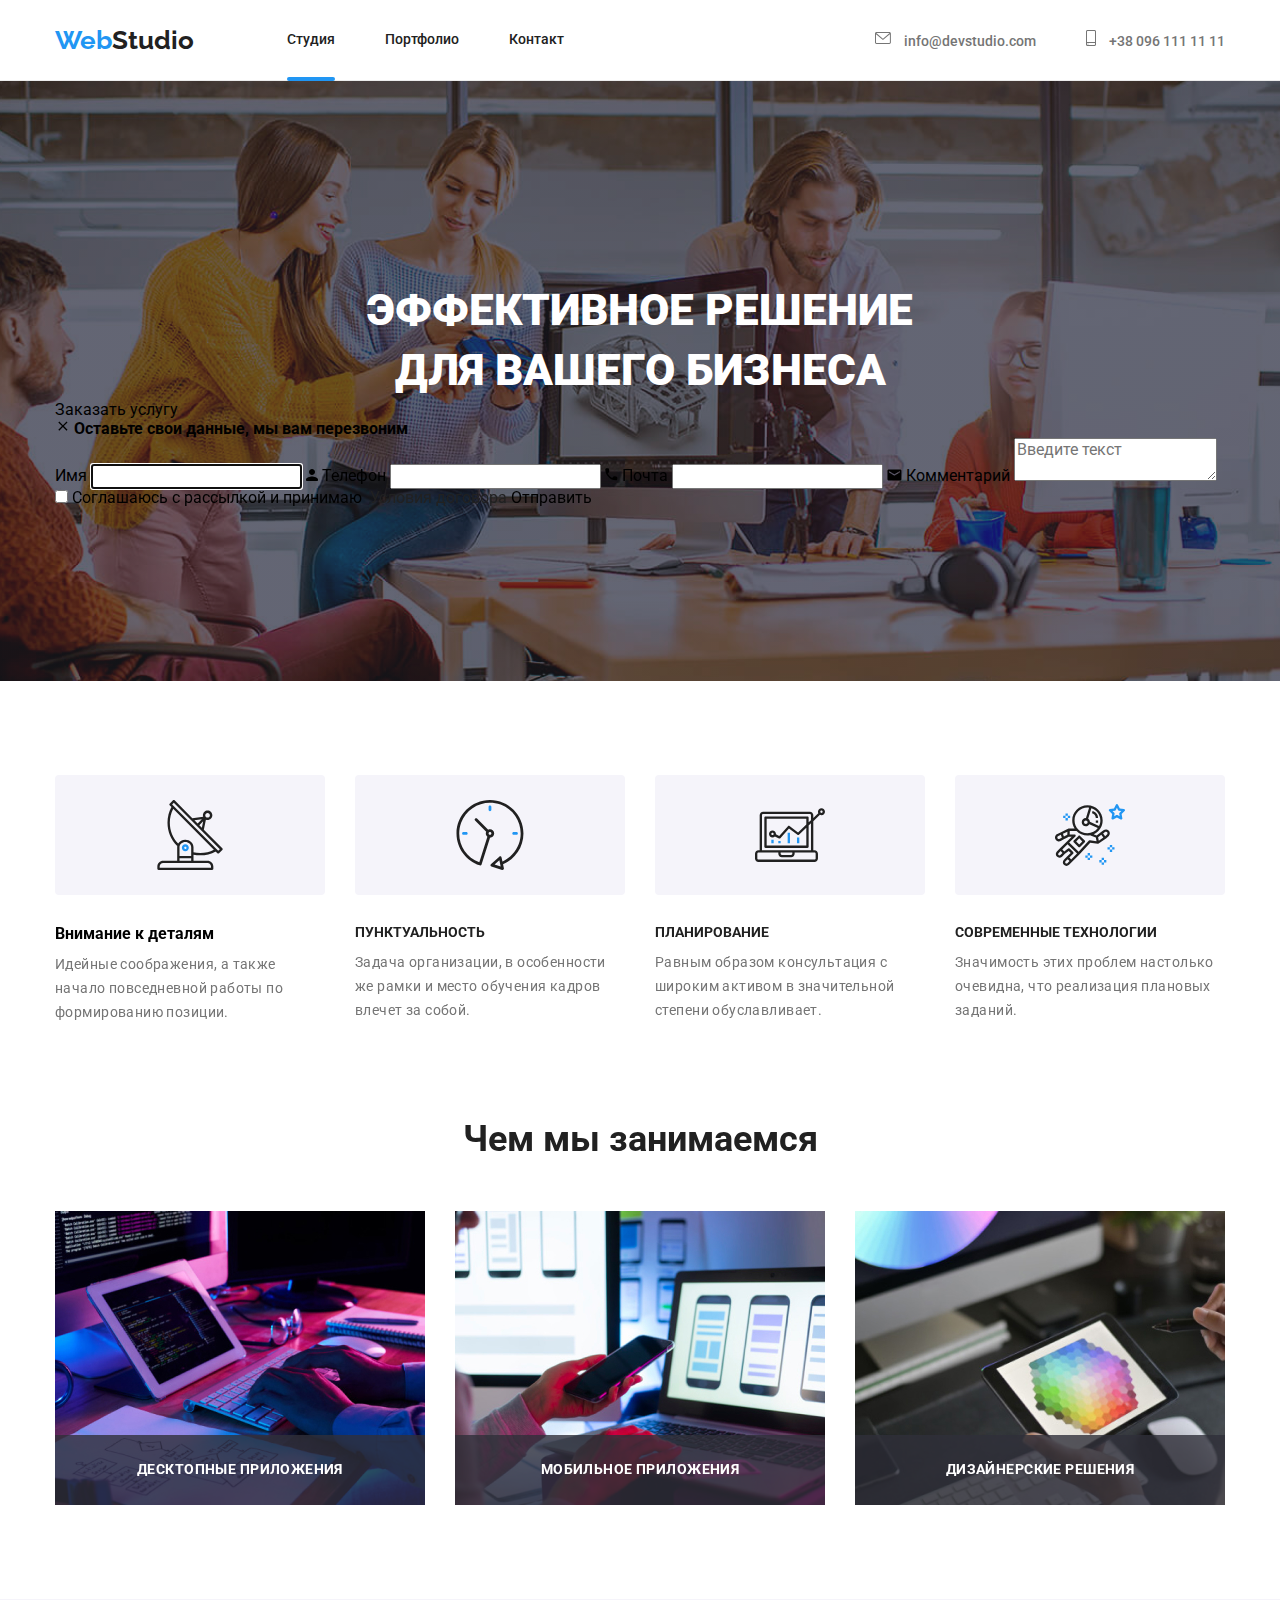
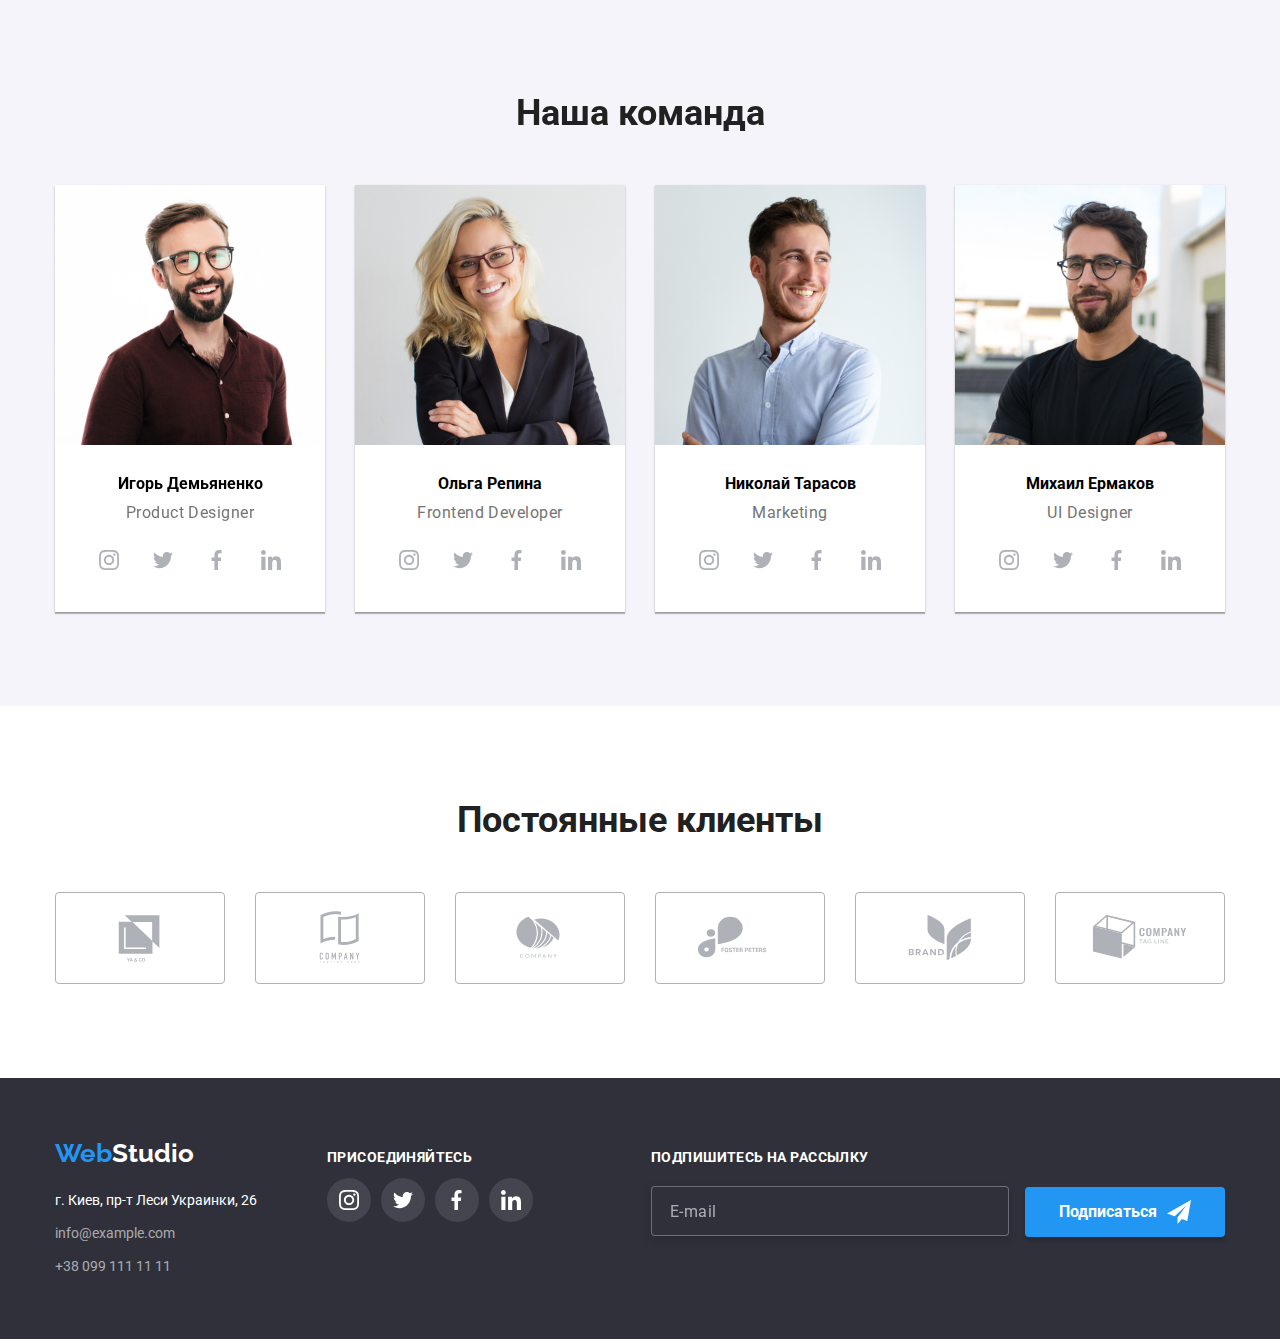
==== commit c1f22d39: "Update index.html" ====
--- a/index.html
+++ b/index.html
@@ -13,7 +13,8 @@
         href="https://fonts.googleapis.com/css2?family=Montserrat:wght@400;700&family=Raleway:wght@700&family=Roboto:wght@400;500;700;900&display=swap"
         rel="stylesheet">
         <link rel="stylesheet" href="./modern-normalize.css">
-        <link rel="stylesheet" href="./css/style.css">
+        <!-- <link rel="stylesheet" href="./css/style.css"> -->
+        <link rel="stylesheet" href="./css/main.min.css">
 </head>
 
 <body>
--- a/css/style.css
+++ b/css/style.css
@@ -75,872 +75,3 @@
 .top {
   padding-top: 0px;
 }
-header {
-  border-bottom: 1px solid #ececec;
-}
-.header {
-  background-color: #ffffff;
-
-  display: flex;
-  align-items: center;
-}
-
-.nav {
-  display: flex;
-  align-items: center;
-}
-/* логотип */
-.logo {
-  font-family: "Raleway";
-  font-weight: bold;
-  font-style: normal;
-  font-size: 26px;
-  line-height: 1.19;
-  color: var(--text-secondary);
-}
-
-.primery-logo {
-  font-family: "Raleway";
-  font-weight: bold;
-  font-style: normal;
-  font-size: 26px;
-  line-height: 1.19;
-  color: var(--fone-color);
-}
-/* навигация */
-.nav__list {
-  margin-left: 93px;
-  display: flex;
-}
-.nav__list .nav__item:not(:last-child) {
-  margin-right: 50px;
-}
-
-.nav__item {
-  align-items: baseline;
-  color: var(--text-secondary);
-  font-weight: 500;
-  font-style: normal;
-  font-size: 14px;
-  line-height: 1.14;
-}
-
-.nav__position {
-  position: relative;
-}
-
-.nav__link {
-  display: block;
-  position: relative;
-  padding-top: 32px;
-  padding-bottom: 32px;
-
-  transition-property: color;
-  transition-duration: 250ms;
-  transition-timing-function: cubic-bezier(0.4, 0, 0.2, 1);
-}
-.nav__link:hover,
-.nav__link:focus {
-  color: var(--fone-color);
-}
-.nav__position::after {
-  position: absolute;
-  left: 0;
-  bottom: 0;
-  content: " ";
-  display: block;
-  border-radius: 2px;
-  width: 100%;
-  height: 4px;
-  background-color: var(--fone-color);
-  bottom: -1px;
-}
-/* контакты */
-.kontacts {
-  display: flex;
-  margin-left: auto;
-}
-
-.kontacts__email {
-  align-items: center;
-  margin-right: 50px;
-
-  color: var(--text-primery);
-  font-weight: 500;
-  font-style: normal;
-  font-size: 14px;
-  line-height: 1.14;
-
-  transition-property: color;
-  transition-duration: 250ms;
-  transition-timing-function: cubic-bezier(0.4, 0, 0.2, 1);
-}
-
-.kontacts__tel {
-  align-items: center;
-  color: var(--text-primery);
-  font-weight: 500;
-  font-style: normal;
-  font-size: 14px;
-  line-height: 1.14;
-
-  transition-property: color;
-  transition-duration: 250ms;
-  transition-timing-function: cubic-bezier(0.4, 0, 0.2, 1);
-}
-.kontacts__svg {
-  margin-right: 10px;
-  fill: #757575;
-
-  transition-property: fill;
-  transition-duration: 250ms;
-  transition-timing-function: cubic-bezier(0.4, 0, 0.2, 1);
-}
-
-.kontacts__email:hover .kontacts__svg,
-.kontacts__email:focus .kontacts__svg {
-  fill: var(--fone-color);
-}
-
-.kontacts__email:hover,
-.kontacts__email:focus {
-  color: var(--fone-color);
-}
-
-.kontacts__tel:hover .kontacts__svg,
-.kontacts__tel:focus .kontacts__svg {
-  fill: var(--fone-color);
-}
-
-.kontacts__tel:hover,
-.kontacts__tel:focus {
-  color: var(--fone-color);
-}
-/* главный заголовок Эффективные решения для вашего бизнеса */
-.hero {
-  height: 600px;
-  padding-top: 200px;
-  background-image: linear-gradient(
-      to right,
-      rgba(47, 48, 58, 0.4),
-      rgba(47, 48, 58, 0.4)
-    ),
-    url(../images/background-img.png);
-  background-color: #c4c4c4;
-  background-repeat: no-repeat;
-  background-position: center;
-}
-.hero__heading {
-  text-align: center;
-
-  font-weight: 900;
-  font-style: normal;
-  font-size: 44px;
-  line-height: 1.36;
-  color: #ffffff;
-}
-/* Модальное окно */
-.button-order-servise {
-  display: block;
-  margin-left: auto;
-  margin-right: auto;
-  margin-top: 40px;
-  padding: 10px 32px;
-  border-radius: 4px;
-
-  color: #ffffff;
-  font-family: "roboto";
-  font-weight: 700;
-  background-color: var(--fone-color);
-  font-style: normal;
-  font-size: 16px;
-  line-height: 1.85;
-}
-.backdrop {
-  position: fixed;
-  z-index: 2;
-  top: 0;
-  left: 0;
-  width: 100%;
-  height: 100%;
-
-  background: rgba(0, 0, 0, 0.2);
-  transition-property: all;
-  transition-duration: 250ms;
-  transition-timing-function: cubic-bezier(0.4, 0, 0.2, 1);
-}
-.backdrop.is-hidden {
-  visibility: hidden;
-  opacity: 0;
-  pointer-events: none;
-  transition-property: fill;
-  transition-duration: 250ms;
-  transition-timing-function: cubic-bezier(0.4, 0, 0.2, 1);
-}
-
-.modal {
-  position: absolute;
-  top: 50%;
-  left: 50%;
-  transform: translate(-50%, -50%);
-
-  width: 528px;
-  height: 581px;
-  padding: 40px;
-
-  background-color: #ffffff;
-  box-shadow: 0px 1px 3px rgba(0, 0, 0, 0.12), 0px 1px 1px rgba(0, 0, 0, 0.14),
-    0px 2px 1px rgba(0, 0, 0, 0.2);
-  border-radius: 4px;
-  cursor: pointer;
-}
-.modal__close {
-  height: 40px;
-  width: 100%;
-
-  display: flex;
-  align-items: center;
-  justify-content: center;
-  position: absolute;
-  top: 8px;
-  right: 8px;
-  width: 30px;
-  height: 30px;
-  border-radius: 50%;
-  fill: #000;
-  background-color: #ffffff;
-  border: 1px solid rgba(0, 0, 0, 0.1);
-  transition-property: fill;
-  transition-duration: 250ms;
-  transition-timing-function: cubic-bezier(0.4, 0, 0.2, 1);
-}
-.modal__close:hover {
-  fill: var(--fone-color);
-}
-.modal__head {
-  font-weight: bold;
-  font-size: 20px;
-  line-height: 23px;
-  letter-spacing: 0.03em;
-}
-.modal__form {
-  margin-top: 12px;
-}
-.modal__box {
-  display: block;
-  margin-bottom: 10px;
-  position: relative;
-
-  color: var(--text-primery);
-  font-size: 12px;
-  letter-spacing: 0.01em;
-}
-.modal__input {
-  width: 100%;
-  height: 40px;
-  border: 1px solid rgba(33, 33, 33, 0.2);
-  border-radius: 4px;
-  margin-top: 4px;
-  padding: 0 10px 0 35px;
-  transition-property: border;
-  transition-duration: 250ms;
-  transition-timing-function: cubic-bezier(0.4, 0, 0.2, 1);
-}
-.modal__input:focus {
-  outline: none;
-  border: 1px solid var(--fone-color);
-}
-.modal__input:focus + .modal__icon {
-  fill: var(--fone-color);
-}
-
-.modal__icon {
-  display: block;
-
-  position: absolute;
-  top: 55%;
-  left: 10px;
-  transition-property: fill;
-  transition-duration: 250ms;
-  transition-timing-function: cubic-bezier(0.4, 0, 0.2, 1);
-}
-.modal__coment::placeholder {
-  font-size: 12px;
-  line-height: 14px;
-  letter-spacing: 0.01em;
-  color: rgba(117, 117, 117, 0.5);
-}
-.modal__coment {
-  padding: 12px 16px;
-  width: 448px;
-  height: 120px;
-  resize: none;
-}
-.modal__policy-box {
-  font-size: 14px;
-  color: #757575;
-  margin-bottom: 30px;
-  display: flex;
-  align-items: center;
-}
-
-.modal__policy-checkbox {
-  position: absolute;
-  width: 1px;
-  height: 1px;
-  margin: -1px;
-  border: 0px;
-  padding: 0px;
-  clip: rect(0 0 0 0);
-  overflow: hidden;
-  transition-property: border-color, outline;
-  transition-duration: 250ms;
-  transition-timing-function: cubic-bezier(0.4, 0, 0.2, 1);
-}
-
-.modal__policy-checkbox:checked + .modal__policy-box::before {
-  background-color: #2196f3;
-  background-image: url(../images/Vector.svg);
-  background-repeat: no-repeat;
-  background-position: center;
-  background-size: contain;
-}
-
-.modal__policy-checkbox:focus + .modal__policy-box::before {
-  border-color: #2196f3;
-  outline: 2px solid #2196f3;
-}
-
-.modal__policy-box::before {
-  display: block;
-  content: "";
-  width: 16px;
-  height: 16px;
-  border: 1px solid #212121;
-  border-radius: 2px;
-  margin-right: 10px;
-}
-
-.modal__link {
-  color: #2196f3;
-  text-decoration: underline;
-}
-.modal-submit-btn {
-  display: block;
-  width: 200px;
-  height: 50px;
-  margin: 0 auto;
-
-  font-weight: bold;
-  font-size: 16px;
-  line-height: 30px;
-  letter-spacing: 0.06em;
-  background-color: var(--fone-color);
-  color: #ffffff;
-  box-shadow: 0px 4px 4px rgba(0, 0, 0, 0.15);
-  border-radius: 4px;
-  cursor: pointer;
-}
-/* особености */
-.peculiarities__heading {
-  display: none;
-}
-.peculiarities__list {
-  display: flex;
-  justify-content: center;
-}
-
-.peculiarities__svg {
-  display: flex;
-  justify-content: center;
-  align-items: center;
-  width: 270px;
-  height: 120px;
-  margin-bottom: 30px;
-  background-color: #f5f4fa;
-  border-radius: 4px;
-}
-
-.peculiarities__list .peculiarities__item:not(:last-child) {
-  margin-right: 30px;
-}
-
-.peculiarities__title {
-  text-transform: uppercase;
-  color: var(--text-secondary);
-  font-weight: 700;
-  font-style: normal;
-  font-size: 14px;
-  line-height: 1.14;
-}
-
-.peculiarities__text {
-  margin-top: 10px;
-  width: 270px;
-  color: var(--text-primery);
-  font-weight: 400;
-  font-style: normal;
-  font-size: 14px;
-  line-height: 1.71;
-  letter-spacing: 0.03em;
-}
-/* чем мы занимаемся */
-.produktion__heading {
-  text-align: center;
-  margin-bottom: 50px;
-
-  color: var(--text-secondary);
-  font-weight: 700;
-  font-style: normal;
-  font-size: 36px;
-  line-height: 1.16;
-}
-.produktion__list {
-  justify-content: center;
-  display: flex;
-  margin-top: 50px;
-}
-.produktion__item:not(:last-child) {
-  justify-content: center;
-  margin-right: 30px;
-}
-.produktion__item {
-  position: relative;
-  overflow: hidden;
-}
-.produktion__item > .produktion__text {
-  position: absolute;
-  bottom: 0px;
-  padding-top: 27px;
-  padding-bottom: 27px;
-  margin: 0;
-  width: 100%;
-  z-index: 1;
-
-  font-weight: bold;
-  font-size: 14px;
-  line-height: 1.14;
-  text-align: center;
-  letter-spacing: 0.03em;
-  text-transform: uppercase;
-  color: #ffffff;
-  background-color: rgba(47, 48, 58, 0.8);
-}
-/* наша команда */
-.comand__heading {
-  text-align: center;
-  margin-bottom: 50px;
-
-  color: var(--text-secondary);
-  font-weight: 700;
-  font-style: normal;
-  font-size: 36px;
-  line-height: 1.16;
-}
-.comand__list {
-  display: flex;
-}
-
-.comand__name {
-  box-shadow: 0px 1px 3px rgba(0, 0, 0, 0.12), 0px 1px 1px rgba(0, 0, 0, 0.14),
-    0px 2px 1px rgba(0, 0, 0, 0.2);
-}
-.comand {
-  padding-top: 94px;
-  padding-bottom: 94px;
-  background-color: #f5f4fa;
-  margin: 0 auto;
-}
-.comand__name-box {
-  padding-top: 30px;
-  padding-bottom: 30px;
-  text-align: center;
-  background-color: #ffffff;
-}
-/* .comand > li > .comand-name-box > h3 {
-
-  color: var(--text-secondary);
-  font-weight: 500;
-  font-style: normal;
-  font-size: 16px;
-  line-height: 1.18;
-} */
-
-.comand__position {
-  padding-top: 10px;
-
-  color: var(--text-primery);
-  font-style: normal;
-  font-weight: normal;
-  font-size: 16px;
-  line-height: 19px;
-  /* identical to box height */
-
-  text-align: center;
-  letter-spacing: 0.03em;
-}
-.comand .comand__name {
-  justify-content: space-evenly;
-}
-.comand .comand__name:not(:last-child) {
-  margin-right: 30px;
-}
-.comand__social-list {
-  display: flex;
-  justify-content: center;
-  margin-top: 16px;
-}
-.comand__social-item:not(:last-child) {
-  margin-right: 10px;
-}
-.comand__social-link {
-  width: 44px;
-  height: 44px;
-  display: flex;
-  justify-content: center;
-  align-items: center;
-
-  background-color: #ffffff;
-  border-radius: 50%;
-  fill: #afb1b8;
-
-  transition-property: fill, background-color;
-  transition-duration: 250ms;
-  transition-timing-function: cubic-bezier(0.4, 0, 0.2, 1);
-}
-
-.comand__social-link:focus,
-.comand__social-link:hover {
-  background-color: var(--fone-color);
-  fill: #ffffff;
-}
-/* Постояные клиенты */
-
-.client__heading {
-  text-align: center;
-  margin-bottom: 50px;
-
-  color: var(--text-secondary);
-  font-weight: 700;
-  font-style: normal;
-  font-size: 36px;
-  line-height: 1.16;
-}
-.client__list {
-  display: flex;
-  justify-content: center;
-  align-content: center;
-}
-.client__item:not(:last-child) {
-  margin-right: 30px;
-}
-.client__link {
-  width: 170px;
-  height: 92px;
-  display: flex;
-  justify-content: center;
-  align-items: center;
-
-  border: 1px solid #afb1b8;
-  box-sizing: border-box;
-  border-radius: 4px;
-  fill: #afb1b8;
-
-  transition-property: fill, border;
-  transition-duration: 250ms;
-  transition-timing-function: cubic-bezier(0.4, 0, 0.2, 1);
-}
-.client__link:focus,
-.client__link:hover {
-  border: 1px solid var(--fone-color);
-  fill: var(--fone-color);
-}
-/* подвал */
-
-.footer {
-  margin: 0px auto;
-  padding-top: 60px;
-  padding-bottom: 60px;
-
-  background-color: #2f303a;
-}
-.footer__box {
-  display: flex;
-  align-items: baseline;
-}
-
-.logo-primery {
-  color: var(--fone-color);
-  font-weight: 700;
-  font-family: "Raleway";
-  font-style: normal;
-  font-size: 26px;
-  line-height: 1.19;
-}
-
-.logo-secondary {
-  color: #ffffff;
-  font-family: "Raleway";
-  font-weight: 700;
-  font-style: normal;
-  font-size: 26px;
-  line-height: 1.19;
-}
-
-.footer__addres {
-  margin-top: 20px;
-
-  color: #ffffff;
-  font-weight: 400;
-  font-style: normal;
-  font-size: 14px;
-  line-height: 1.71;
-}
-.footer__kontakts {
-  margin-top: 9px;
-  display: block;
-
-  color: rgba(255, 255, 255, 0.6);
-  font-weight: 400;
-  font-style: normal;
-  font-size: 14px;
-  line-height: 1.71;
-}
-
-/* присоединяйтесь */
-.join {
-  margin-left: 70px;
-}
-
-.join__heading {
-  margin-bottom: 20px;
-  font-weight: bold;
-  font-size: 14px;
-  line-height: 1.14px;
-  letter-spacing: 0.03em;
-  text-transform: uppercase;
-  color: #ffffff;
-}
-
-.join__social-list {
-  display: flex;
-}
-
-.join__social-item:not(:last-child) {
-  margin-right: 10px;
-}
-
-.join__social-link {
-  width: 44px;
-  height: 44px;
-  display: flex;
-  justify-content: center;
-  align-items: center;
-  border-radius: 50%;
-  fill: #ffffff;
-  background: rgba(255, 255, 255, 0.1);
-
-  transition-property: fill, background-color;
-  transition-duration: 250ms;
-  transition-timing-function: cubic-bezier(0.4, 0, 0.2, 1);
-}
-.join__social-link:focus,
-.join__social-link:hover {
-  background-color: var(--fone-color);
-  fill: #ffffff;
-}
-
-/* Подпишитесь на рассылку */
-
-.mailing__box {
-  margin-left: auto;
-}
-
-.mailing {
-  font-weight: bold;
-  font-size: 14px;
-  line-height: 1.14;
-  letter-spacing: 0.03em;
-  color: #ffffff;
-}
-
-.mailing__form {
-  margin-top: 20px;
-}
-.mailing__email {
-  width: 358px;
-  height: 50px;
-
-  color: rgba(255, 255, 255, 0.6);
-  background-color: #2f303a;
-  border: 1px solid rgba(255, 255, 255, 0.3);
-  box-sizing: border-box;
-  filter: drop-shadow(0px 4px 4px rgba(0, 0, 0, 0.15));
-  border-radius: 4px;
-}
-.mailing__email::placeholder {
-  margin-left: 16px;
-  padding-left: 16px;
-  font-style: normal;
-  font-weight: normal;
-  font-size: 16px;
-  line-height: 1.25;
-  letter-spacing: 0.03em;
-
-  color: rgba(255, 255, 255, 0.6);
-}
-
-.mailing-button {
-  width: 200px;
-  height: 50px;
-  margin-left: 12px;
-  font-weight: bold;
-  font-size: 16px;
-  line-height: 1.87;
-  color: #ffffff;
-  background-color: var(--fone-color);
-  box-shadow: 0px 4px 4px rgba(0, 0, 0, 0.15);
-  border-radius: 4px;
-}
-.mailing__btn-name {
-  display: flex;
-  justify-content: center;
-  align-items: center;
-  /* position: relative; */
-}
-.mailing__img {
-  margin-left: 10px;
-}
-/* Портфолио */
-.projekt-heading {
-  display: none;
-}
-
-.projekt__button-list {
-  display: flex;
-  justify-content: center;
-  margin-bottom: 56px;
-}
-.projekt__button-item:not(:last-child) {
-  margin-right: 8px;
-}
-
-.projekt__button-item {
-  padding: 6px 22px;
-
-  color: var(--text-secondary);
-  font-weight: 500;
-  font-family: "Roboto";
-  background-color: #f5f4fa;
-  border-radius: 4px;
-  border: none;
-  font-style: normal;
-  font-size: 16px;
-  line-height: 1.62;
-
-  transition-property: color, background-color;
-  transition-duration: 250ms;
-  transition-timing-function: cubic-bezier(0.4, 0, 0.2, 1);
-}
-.projekt__button-item:hover,
-.projekt__button-item:focus {
-  color: #ffffff;
-  background-color: var(--fone-color);
-}
-.projekt {
-  justify-content: center;
-}
-.projekt__box-list {
-  display: flex;
-
-  flex-wrap: wrap;
-  margin-left: -30px;
-  margin-top: -30px;
-  padding: 0;
-}
-.projekt__box-item {
-  flex-basis: calc((100% - 90px) / 3);
-  margin-left: 30px;
-  margin-top: 30px;
-
-  transition-property: box-shadow;
-  transition-duration: 250ms;
-  transition-timing-function: cubic-bezier(0.4, 0, 0.2, 1);
-}
-.projekt__box-deskription {
-  position: relative;
-  overflow: hidden;
-}
-
-.tehnokryak,
-.poster,
-.restaurant,
-.prime,
-.boxes,
-.komp,
-.limited-edition,
-.lab,
-.business {
-  display: flex;
-  align-items: center;
-  position: absolute;
-  top: 0;
-  left: 0;
-
-  margin: 0;
-  padding-left: 27px;
-  width: 100%;
-  height: 101%;
-  transform: translateY(100%);
-  transition-property: transform;
-  transition-duration: 250ms;
-  transition-timing-function: cubic-bezier(0.4, 0, 0.2, 1);
-
-  font-style: normal;
-  font-weight: normal;
-  font-size: 18px;
-  line-height: 28px;
-  letter-spacing: 0.03em;
-  color: #ffffff;
-  background-color: rgba(33, 150, 243, 0.9);
-}
-.projekt__box-item .projekt__box-deskription:hover .tehnokryak,
-.projekt__box-item .projekt__box-deskription:hover .poster,
-.projekt__box-item .projekt__box-deskription:hover .restaurant,
-.projekt__box-item .projekt__box-deskription:hover .prime,
-.projekt__box-item .projekt__box-deskription:hover .boxes,
-.projekt__box-item .projekt__box-deskription:hover .komp,
-.projekt__box-item .projekt__box-deskription:hover .limited-edition,
-.projekt__box-item .projekt__box-deskription:hover .lab,
-.projekt__box-item .projekt__box-deskription:hover .business {
-  transform: translateY(0%);
-}
-.projekt__box-item:hover,
-.projekt__box-item:focus {
-  box-shadow: 0px 1px 1px rgba(0, 0, 0, 0.12), 0px 4px 4px rgba(0, 0, 0, 0.06),
-    1px 4px 6px rgba(0, 0, 0, 0.16);
-}
-/* .projekt-box-list .projekt-box-img {
-  display: block;
-} */
-.projekt__box-text {
-  color: var(--text-primery);
-  font-weight: normal;
-  font-style: normal;
-  font-size: 16px;
-  line-height: 1.87;
-
-  background: #ffffff;
-  border: 1px solid #eeeeee;
-  box-sizing: border-box;
-  padding: 20px 24px;
-}
-.projekt__box-heading {
-  /* text-align: center; */
-
-  color: var(--text-secondary);
-  font-weight: 700;
-  font-style: normal;
-  font-size: 18px;
-  line-height: 2;
-}
--- a/css/main.min.css
+++ b/css/main.min.css
@@ -0,0 +1 @@
+*,*::before,*::after{-webkit-box-sizing:border-box;box-sizing:border-box}body{font-family:"Roboto";background-color:ffffff}img{display:block;max-width:100%;height:auto}h1,h2,h3,h4,h5,h6,p,ul,li{margin:0;padding:0;border:0;outline:0;font-size:100%;vertical-align:baseline;background:transparent}button{padding:0;border:none;font:inherit;color:inherit;background-color:transparent}ul{list-style:none}a{text-decoration:none;color:var(--text-secondary)}:root{--theme-color: #e5e5e5;--text-primery: #757575;--text-secondary: #212121;--fone-color: #2196f3}.container{width:1200px;margin:0 auto;padding:0 15px}.normal{padding-top:0px}.section{padding-top:94px;padding-bottom:94px}.top{padding-top:0px}header{border-bottom:1px solid #ececec}.header{background-color:#fff;display:-webkit-box;display:-ms-flexbox;display:flex;-webkit-box-align:center;-ms-flex-align:center;align-items:center}.nav{display:-webkit-box;display:-ms-flexbox;display:flex;-webkit-box-align:center;-ms-flex-align:center;align-items:center}.logo{font-family:"Raleway";font-weight:bold;font-style:normal;font-size:26px;line-height:1.19;color:var(--text-secondary)}.primery-logo{font-family:"Raleway";font-weight:bold;font-style:normal;font-size:26px;line-height:1.19;color:var(--fone-color)}.nav__list{margin-left:93px;display:-webkit-box;display:-ms-flexbox;display:flex}.nav__list .nav__item:not(:last-child){margin-right:50px}.nav__item{-webkit-box-align:baseline;-ms-flex-align:baseline;align-items:baseline;color:var(--text-secondary);font-weight:500;font-style:normal;font-size:14px;line-height:1.14}.nav__position{position:relative}.nav__link{display:block;position:relative;padding-top:32px;padding-bottom:32px;-webkit-transition-property:color;-o-transition-property:color;transition-property:color;-webkit-transition-duration:250ms;-o-transition-duration:250ms;transition-duration:250ms;-webkit-transition-timing-function:cubic-bezier(0.4, 0, 0.2, 1);-o-transition-timing-function:cubic-bezier(0.4, 0, 0.2, 1);transition-timing-function:cubic-bezier(0.4, 0, 0.2, 1)}.nav__link:hover,.nav__link:focus{color:var(--fone-color)}.nav__position::after{position:absolute;left:0;bottom:0;content:" ";display:block;border-radius:2px;width:100%;height:4px;background-color:var(--fone-color);bottom:-1px}.kontacts{display:-webkit-box;display:-ms-flexbox;display:flex;margin-left:auto}.kontacts__email{-webkit-box-align:center;-ms-flex-align:center;align-items:center;margin-right:50px;color:var(--text-primery);font-weight:500;font-style:normal;font-size:14px;line-height:1.14;-webkit-transition-property:color;-o-transition-property:color;transition-property:color;-webkit-transition-duration:250ms;-o-transition-duration:250ms;transition-duration:250ms;-webkit-transition-timing-function:cubic-bezier(0.4, 0, 0.2, 1);-o-transition-timing-function:cubic-bezier(0.4, 0, 0.2, 1);transition-timing-function:cubic-bezier(0.4, 0, 0.2, 1)}.kontacts__tel{-webkit-box-align:center;-ms-flex-align:center;align-items:center;color:var(--text-primery);font-weight:500;font-style:normal;font-size:14px;line-height:1.14;-webkit-transition-property:color;-o-transition-property:color;transition-property:color;-webkit-transition-duration:250ms;-o-transition-duration:250ms;transition-duration:250ms;-webkit-transition-timing-function:cubic-bezier(0.4, 0, 0.2, 1);-o-transition-timing-function:cubic-bezier(0.4, 0, 0.2, 1);transition-timing-function:cubic-bezier(0.4, 0, 0.2, 1)}.kontacts__svg{margin-right:10px;fill:#757575;-webkit-transition-property:fill;-o-transition-property:fill;transition-property:fill;-webkit-transition-duration:250ms;-o-transition-duration:250ms;transition-duration:250ms;-webkit-transition-timing-function:cubic-bezier(0.4, 0, 0.2, 1);-o-transition-timing-function:cubic-bezier(0.4, 0, 0.2, 1);transition-timing-function:cubic-bezier(0.4, 0, 0.2, 1)}.kontacts__email:hover .kontacts__svg,.kontacts__email:focus .kontacts__svg{fill:var(--fone-color)}.kontacts__email:hover,.kontacts__email:focus{color:var(--fone-color)}.kontacts__tel:hover .kontacts__svg,.kontacts__tel:focus .kontacts__svg{fill:var(--fone-color)}.kontacts__tel:hover,.kontacts__tel:focus{color:var(--fone-color)}.hero{height:600px;padding-top:200px;background-image:-webkit-gradient(linear, left top, right top, from(rgba(47, 48, 58, 0.4)), to(rgba(47, 48, 58, 0.4))),url(../images/background-img.png);background-image:-o-linear-gradient(left, rgba(47, 48, 58, 0.4), rgba(47, 48, 58, 0.4)),url(../images/background-img.png);background-image:linear-gradient(to right, rgba(47, 48, 58, 0.4), rgba(47, 48, 58, 0.4)),url(../images/background-img.png);background-color:#c4c4c4;background-repeat:no-repeat;background-position:center}.hero__heading{text-align:center;font-weight:900;font-style:normal;font-size:44px;line-height:1.36;color:#fff}.peculiarities__heading{display:none}.peculiarities__list{display:-webkit-box;display:-ms-flexbox;display:flex;-webkit-box-pack:center;-ms-flex-pack:center;justify-content:center}.peculiarities__svg{display:-webkit-box;display:-ms-flexbox;display:flex;-webkit-box-pack:center;-ms-flex-pack:center;justify-content:center;-webkit-box-align:center;-ms-flex-align:center;align-items:center;width:270px;height:120px;margin-bottom:30px;background-color:#f5f4fa;border-radius:4px}.peculiarities__list .peculiarities__item:not(:last-child){margin-right:30px}.peculiarities__title{text-transform:uppercase;color:var(--text-secondary);font-weight:700;font-style:normal;font-size:14px;line-height:1.14}.peculiarities__text{margin-top:10px;width:270px;color:var(--text-primery);font-weight:400;font-style:normal;font-size:14px;line-height:1.71;letter-spacing:.03em}.produktion__heading{text-align:center;margin-bottom:50px;color:var(--text-secondary);font-weight:700;font-style:normal;font-size:36px;line-height:1.16}.produktion__list{-webkit-box-pack:center;-ms-flex-pack:center;justify-content:center;display:-webkit-box;display:-ms-flexbox;display:flex;margin-top:50px}.produktion__item:not(:last-child){-webkit-box-pack:center;-ms-flex-pack:center;justify-content:center;margin-right:30px}.produktion__item{position:relative;overflow:hidden}.produktion__item>.produktion__text{position:absolute;bottom:0px;padding-top:27px;padding-bottom:27px;margin:0;width:100%;z-index:1;font-weight:bold;font-size:14px;line-height:1.14;text-align:center;letter-spacing:.03em;text-transform:uppercase;color:#fff;background-color:rgba(47,48,58,.8)}.comand__heading{text-align:center;margin-bottom:50px;color:var(--text-secondary);font-weight:700;font-style:normal;font-size:36px;line-height:1.16}.comand__list{display:-webkit-box;display:-ms-flexbox;display:flex}.comand__name{-webkit-box-shadow:0px 1px 3px rgba(0,0,0,.12),0px 1px 1px rgba(0,0,0,.14),0px 2px 1px rgba(0,0,0,.2);box-shadow:0px 1px 3px rgba(0,0,0,.12),0px 1px 1px rgba(0,0,0,.14),0px 2px 1px rgba(0,0,0,.2)}.comand{padding-top:94px;padding-bottom:94px;background-color:#f5f4fa;margin:0 auto}.comand__name-box{padding-top:30px;padding-bottom:30px;text-align:center;background-color:#fff}.comand__position{padding-top:10px;color:var(--text-primery);font-style:normal;font-weight:normal;font-size:16px;line-height:19px;text-align:center;letter-spacing:.03em}.comand .comand__name{-webkit-box-pack:space-evenly;-ms-flex-pack:space-evenly;justify-content:space-evenly}.comand .comand__name:not(:last-child){margin-right:30px}.comand__social-list{display:-webkit-box;display:-ms-flexbox;display:flex;-webkit-box-pack:center;-ms-flex-pack:center;justify-content:center;margin-top:16px}.comand__social-item:not(:last-child){margin-right:10px}.comand__social-link{width:44px;height:44px;display:-webkit-box;display:-ms-flexbox;display:flex;-webkit-box-pack:center;-ms-flex-pack:center;justify-content:center;-webkit-box-align:center;-ms-flex-align:center;align-items:center;background-color:#fff;border-radius:50%;fill:#afb1b8;-webkit-transition-property:fill,background-color;-o-transition-property:fill,background-color;transition-property:fill,background-color;-webkit-transition-duration:250ms;-o-transition-duration:250ms;transition-duration:250ms;-webkit-transition-timing-function:cubic-bezier(0.4, 0, 0.2, 1);-o-transition-timing-function:cubic-bezier(0.4, 0, 0.2, 1);transition-timing-function:cubic-bezier(0.4, 0, 0.2, 1)}.comand__social-link:focus,.comand__social-link:hover{background-color:var(--fone-color);fill:#fff}.client__heading{text-align:center;margin-bottom:50px;color:var(--text-secondary);font-weight:700;font-style:normal;font-size:36px;line-height:1.16}.client__list{display:-webkit-box;display:-ms-flexbox;display:flex;-webkit-box-pack:center;-ms-flex-pack:center;justify-content:center;-ms-flex-line-pack:center;align-content:center}.client__item:not(:last-child){margin-right:30px}.client__link{width:170px;height:92px;display:-webkit-box;display:-ms-flexbox;display:flex;-webkit-box-pack:center;-ms-flex-pack:center;justify-content:center;-webkit-box-align:center;-ms-flex-align:center;align-items:center;border:1px solid #afb1b8;-webkit-box-sizing:border-box;box-sizing:border-box;border-radius:4px;fill:#afb1b8;-webkit-transition-property:fill,border;-o-transition-property:fill,border;transition-property:fill,border;-webkit-transition-duration:250ms;-o-transition-duration:250ms;transition-duration:250ms;-webkit-transition-timing-function:cubic-bezier(0.4, 0, 0.2, 1);-o-transition-timing-function:cubic-bezier(0.4, 0, 0.2, 1);transition-timing-function:cubic-bezier(0.4, 0, 0.2, 1)}.client__link:focus,.client__link:hover{border:1px solid var(--fone-color);fill:var(--fone-color)}.footer{margin:0px auto;padding-top:60px;padding-bottom:60px;background-color:#2f303a}.footer__box{display:-webkit-box;display:-ms-flexbox;display:flex;-webkit-box-align:baseline;-ms-flex-align:baseline;align-items:baseline}.logo-primery{color:var(--fone-color);font-weight:700;font-family:"Raleway";font-style:normal;font-size:26px;line-height:1.19}.logo-secondary{color:#fff;font-family:"Raleway";font-weight:700;font-style:normal;font-size:26px;line-height:1.19}.footer__addres{margin-top:20px;color:#fff;font-weight:400;font-style:normal;font-size:14px;line-height:1.71}.footer__kontakts{margin-top:9px;display:block;color:rgba(255,255,255,.6);font-weight:400;font-style:normal;font-size:14px;line-height:1.71}.join{margin-left:70px}.join__heading{margin-bottom:20px;font-weight:bold;font-size:14px;line-height:1.14px;letter-spacing:.03em;text-transform:uppercase;color:#fff}.join__social-list{display:-webkit-box;display:-ms-flexbox;display:flex}.join__social-item:not(:last-child){margin-right:10px}.join__social-link{width:44px;height:44px;display:-webkit-box;display:-ms-flexbox;display:flex;-webkit-box-pack:center;-ms-flex-pack:center;justify-content:center;-webkit-box-align:center;-ms-flex-align:center;align-items:center;border-radius:50%;fill:#fff;background:rgba(255,255,255,.1);-webkit-transition-property:fill,background-color;-o-transition-property:fill,background-color;transition-property:fill,background-color;-webkit-transition-duration:250ms;-o-transition-duration:250ms;transition-duration:250ms;-webkit-transition-timing-function:cubic-bezier(0.4, 0, 0.2, 1);-o-transition-timing-function:cubic-bezier(0.4, 0, 0.2, 1);transition-timing-function:cubic-bezier(0.4, 0, 0.2, 1)}.join__social-link:focus,.join__social-link:hover{background-color:var(--fone-color);fill:#fff}.mailing__box{margin-left:auto}.mailing{font-weight:bold;font-size:14px;line-height:1.14;letter-spacing:.03em;color:#fff}.mailing__form{margin-top:20px}.mailing__email{width:358px;height:50px;color:rgba(255,255,255,.6);background-color:#2f303a;border:1px solid rgba(255,255,255,.3);-webkit-box-sizing:border-box;box-sizing:border-box;-webkit-filter:drop-shadow(0px 4px 4px rgba(0, 0, 0, 0.15));filter:drop-shadow(0px 4px 4px rgba(0, 0, 0, 0.15));border-radius:4px}.mailing__email::-webkit-input-placeholder{margin-left:16px;padding-left:16px;font-style:normal;font-weight:normal;font-size:16px;line-height:1.25;letter-spacing:.03em;color:rgba(255,255,255,.6)}.mailing__email::-moz-placeholder{margin-left:16px;padding-left:16px;font-style:normal;font-weight:normal;font-size:16px;line-height:1.25;letter-spacing:.03em;color:rgba(255,255,255,.6)}.mailing__email:-ms-input-placeholder{margin-left:16px;padding-left:16px;font-style:normal;font-weight:normal;font-size:16px;line-height:1.25;letter-spacing:.03em;color:rgba(255,255,255,.6)}.mailing__email::-ms-input-placeholder{margin-left:16px;padding-left:16px;font-style:normal;font-weight:normal;font-size:16px;line-height:1.25;letter-spacing:.03em;color:rgba(255,255,255,.6)}.mailing__email::placeholder{margin-left:16px;padding-left:16px;font-style:normal;font-weight:normal;font-size:16px;line-height:1.25;letter-spacing:.03em;color:rgba(255,255,255,.6)}.mailing-button{width:200px;height:50px;margin-left:12px;font-weight:bold;font-size:16px;line-height:1.87;color:#fff;background-color:var(--fone-color);-webkit-box-shadow:0px 4px 4px rgba(0,0,0,.15);box-shadow:0px 4px 4px rgba(0,0,0,.15);border-radius:4px}.mailing__btn-name{display:-webkit-box;display:-ms-flexbox;display:flex;-webkit-box-pack:center;-ms-flex-pack:center;justify-content:center;-webkit-box-align:center;-ms-flex-align:center;align-items:center}.mailing__img{margin-left:10px}.projekt-heading{display:none}.projekt__button-list{display:-webkit-box;display:-ms-flexbox;display:flex;-webkit-box-pack:center;-ms-flex-pack:center;justify-content:center;margin-bottom:56px}.projekt__button-item:not(:last-child){margin-right:8px}.projekt__button-item{padding:6px 22px;color:var(--text-secondary);font-weight:500;font-family:"Roboto";background-color:#f5f4fa;border-radius:4px;border:none;font-style:normal;font-size:16px;line-height:1.62;-webkit-transition-property:color,background-color;-o-transition-property:color,background-color;transition-property:color,background-color;-webkit-transition-duration:250ms;-o-transition-duration:250ms;transition-duration:250ms;-webkit-transition-timing-function:cubic-bezier(0.4, 0, 0.2, 1);-o-transition-timing-function:cubic-bezier(0.4, 0, 0.2, 1);transition-timing-function:cubic-bezier(0.4, 0, 0.2, 1)}.projekt__button-item:hover,.projekt__button-item:focus{color:#fff;background-color:var(--fone-color)}.projekt{-webkit-box-pack:center;-ms-flex-pack:center;justify-content:center}.projekt__box-list{display:-webkit-box;display:-ms-flexbox;display:flex;-ms-flex-wrap:wrap;flex-wrap:wrap;margin-left:-30px;margin-top:-30px;padding:0}.projekt__box-item{-ms-flex-preferred-size:calc((100% - 90px) / 3);flex-basis:calc((100% - 90px) / 3);margin-left:30px;margin-top:30px;-webkit-transition-property:-webkit-box-shadow;transition-property:-webkit-box-shadow;-o-transition-property:box-shadow;transition-property:box-shadow;transition-property:box-shadow, -webkit-box-shadow;-webkit-transition-duration:250ms;-o-transition-duration:250ms;transition-duration:250ms;-webkit-transition-timing-function:cubic-bezier(0.4, 0, 0.2, 1);-o-transition-timing-function:cubic-bezier(0.4, 0, 0.2, 1);transition-timing-function:cubic-bezier(0.4, 0, 0.2, 1)}.projekt__box-deskription{position:relative;overflow:hidden}.tehnokryak,.poster,.restaurant,.prime,.boxes,.komp,.limited-edition,.lab,.business{display:-webkit-box;display:-ms-flexbox;display:flex;-webkit-box-align:center;-ms-flex-align:center;align-items:center;position:absolute;top:0;left:0;margin:0;padding-left:27px;width:100%;height:101%;-webkit-transform:translateY(100%);-ms-transform:translateY(100%);transform:translateY(100%);-webkit-transition-property:-webkit-transform;transition-property:-webkit-transform;-o-transition-property:transform;transition-property:transform;transition-property:transform, -webkit-transform;-webkit-transition-duration:250ms;-o-transition-duration:250ms;transition-duration:250ms;-webkit-transition-timing-function:cubic-bezier(0.4, 0, 0.2, 1);-o-transition-timing-function:cubic-bezier(0.4, 0, 0.2, 1);transition-timing-function:cubic-bezier(0.4, 0, 0.2, 1);font-style:normal;font-weight:normal;font-size:18px;line-height:28px;letter-spacing:.03em;color:#fff;background-color:rgba(33,150,243,.9)}.projekt__box-item .projekt__box-deskription:hover .tehnokryak,.projekt__box-item .projekt__box-deskription:hover .poster,.projekt__box-item .projekt__box-deskription:hover .restaurant,.projekt__box-item .projekt__box-deskription:hover .prime,.projekt__box-item .projekt__box-deskription:hover .boxes,.projekt__box-item .projekt__box-deskription:hover .komp,.projekt__box-item .projekt__box-deskription:hover .limited-edition,.projekt__box-item .projekt__box-deskription:hover .lab,.projekt__box-item .projekt__box-deskription:hover .business{-webkit-transform:translateY(0%);-ms-transform:translateY(0%);transform:translateY(0%)}.projekt__box-item:hover,.projekt__box-item:focus{-webkit-box-shadow:0px 1px 1px rgba(0,0,0,.12),0px 4px 4px rgba(0,0,0,.06),1px 4px 6px rgba(0,0,0,.16);box-shadow:0px 1px 1px rgba(0,0,0,.12),0px 4px 4px rgba(0,0,0,.06),1px 4px 6px rgba(0,0,0,.16)}.projekt__box-text{color:var(--text-primery);font-weight:normal;font-style:normal;font-size:16px;line-height:1.87;background:#fff;border:1px solid #eee;-webkit-box-sizing:border-box;box-sizing:border-box;padding:20px 24px}.projekt__box-heading{color:var(--text-secondary);font-weight:700;font-style:normal;font-size:18px;line-height:2}/*# sourceMappingURL=main.min.css.map */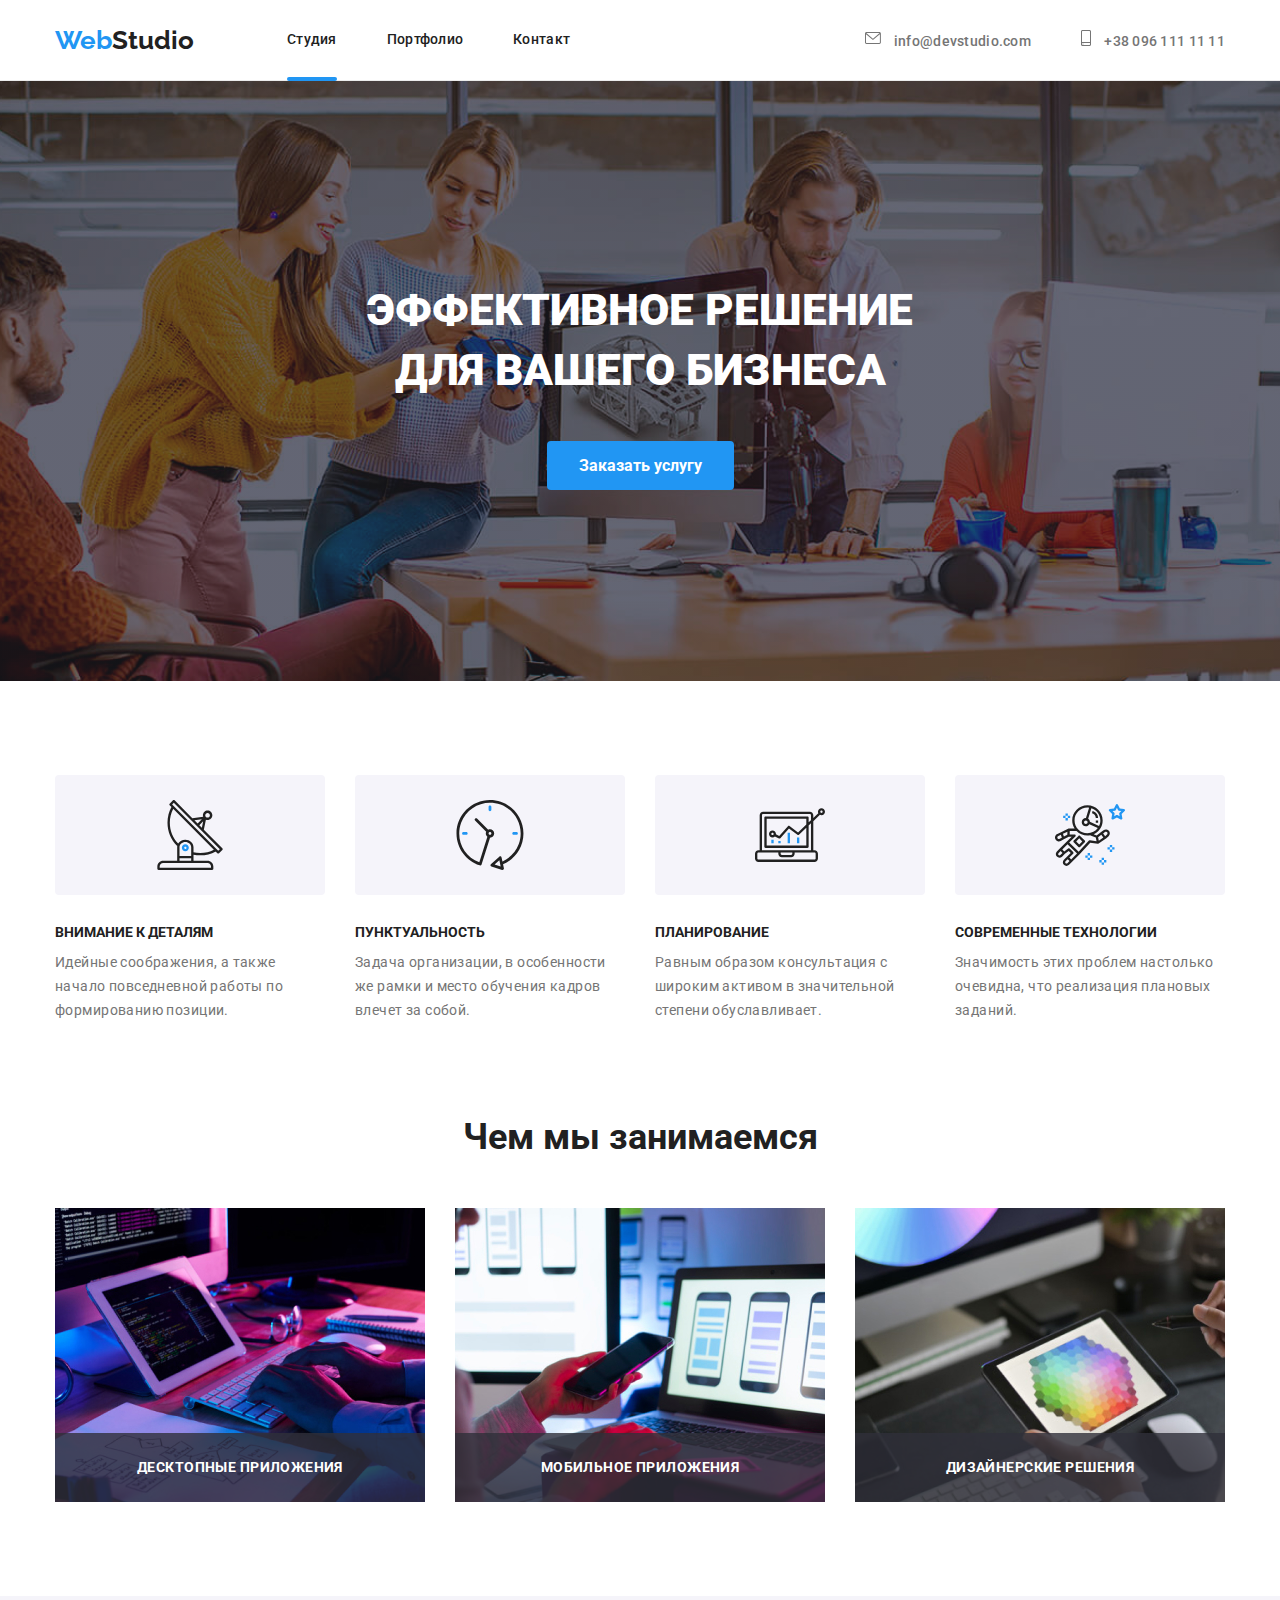
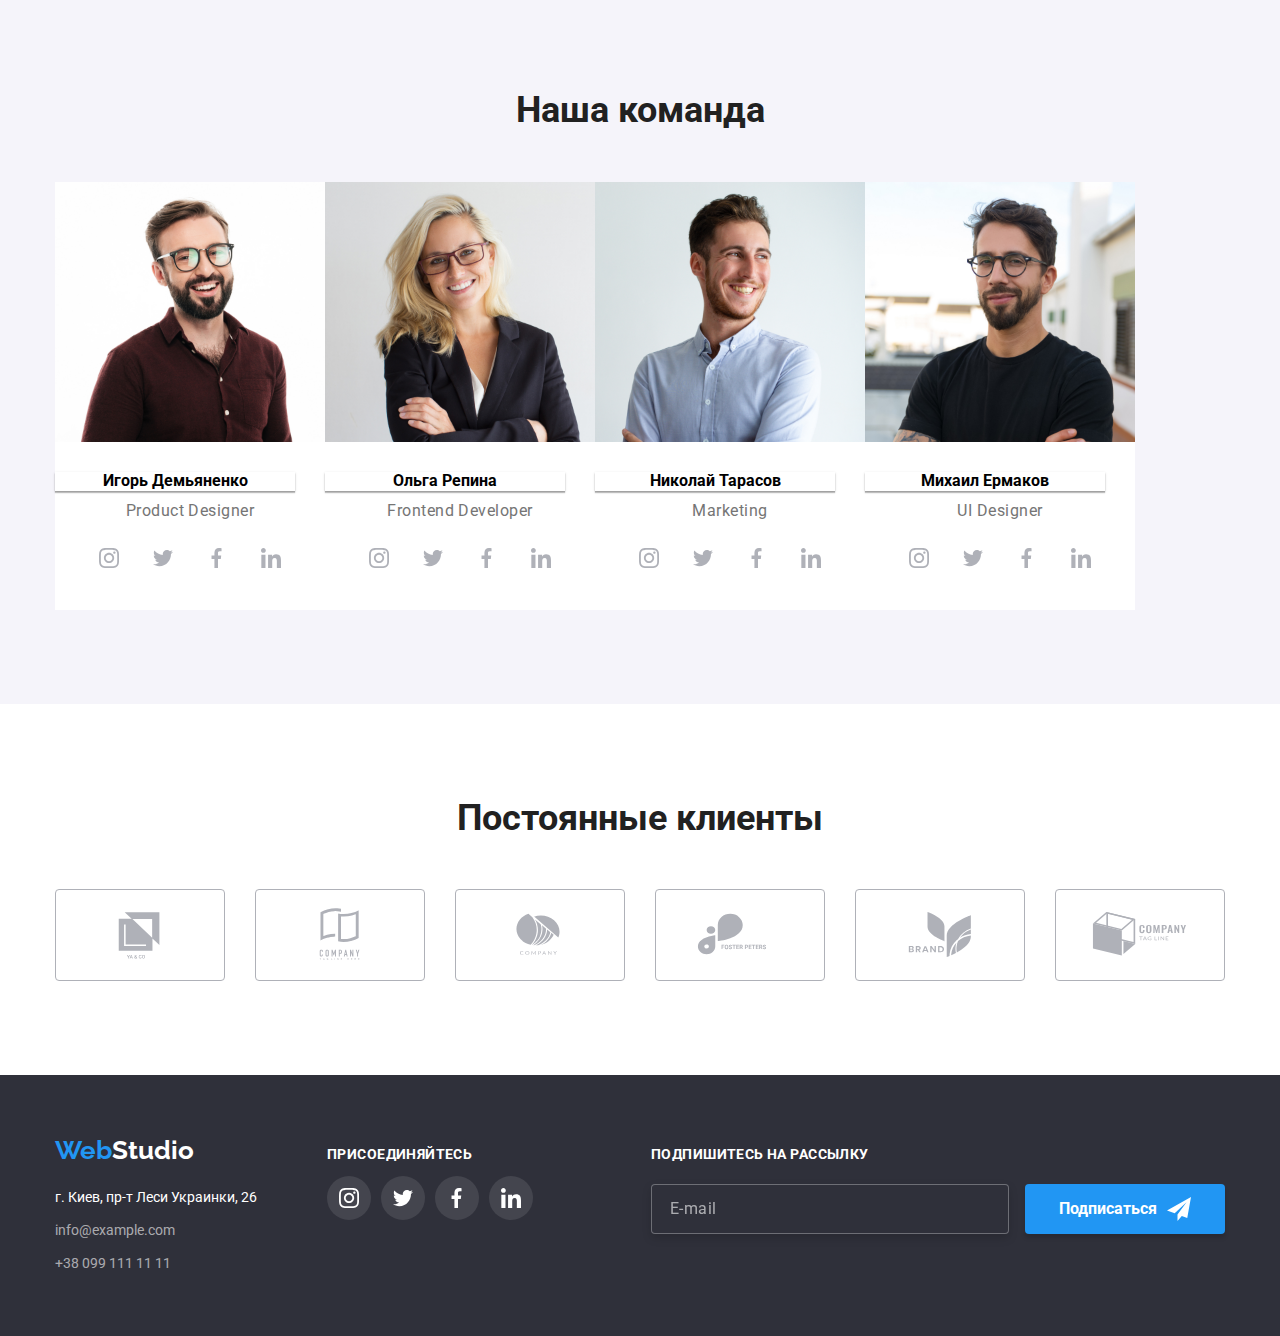
==== commit ea88c913: "Update index.html" ====
--- a/index.html
+++ b/index.html
@@ -118,7 +118,7 @@
                             </svg>
                         </div>
                         
-                        <h3 class="list-peculiarities">Внимание к деталям</h3>
+                        <h3 class="peculiarities__title">Внимание к деталям</h3>
                         <p class="peculiarities__text">Идейные соображения, а также начало повседневной работы по формированию
                             позиции.</p>
                     </div>
@@ -196,9 +196,9 @@
         <div class=" container">
             <h2 class="comand__heading">Наша команда</h2>
             <ul class="comand__list">
-                <li class="comand__name"> <img src="images/igor.jpg" alt="Игорь-Демьяненко" width="270">
+                <li class="comand__img"> <img src="images/igor.jpg" alt="Игорь-Демьяненко" width="270">
                    <div class="comand__name-box">
-                    <h3>Игорь Демьяненко</h3>
+                    <h3 class="comand__name">Игорь Демьяненко</h3>
                     <p class="comand__position">Product Designer</p>
                     <ul class="comand__social-list">
                         <li class="comand__social-item"> 
@@ -236,9 +236,9 @@
                     </ul>
                    </div> 
                 </li>
-                <li class="comand__name"> <img src="images/olga.jpg" alt="Ольга-Репина" width="270">
+                <li class="comand__img"> <img src="images/olga.jpg" alt="Ольга-Репина" width="270">
                    <div class="comand__name-box">
-                    <h3>Ольга Репина</h3>
+                    <h3 class="comand__name">Ольга Репина</h3>
                     <p class="comand__position">Frontend Developer</p>
                     <ul class="comand__social-list">
                         <li class="comand__social-item"> 
@@ -276,9 +276,9 @@
                     </ul>
                    </div> 
                 </li>
-                <li class="comand__name"> <img src="images/nikolai.jpg" alt="Николай-Тарасов" width="270">
+                <li class="comand__img"> <img src="images/nikolai.jpg" alt="Николай-Тарасов" width="270">
                    <div class="comand__name-box">
-                    <h3>Николай Тарасов</h3>
+                    <h3 class="comand__name">Николай Тарасов</h3>
                     <p class="comand__position">Marketing</p>
                 <ul class="comand__social-list">
                     <li class="comand__social-item"> 
@@ -316,9 +316,9 @@
                 </ul>
                    </div> 
                 </li>
-                <li class="comand__name"> <img src="images/mihail.jpg" alt="Михаил-Ермаков" width="270">
+                <li class="comand__img"> <img src="images/mihail.jpg" alt="Михаил-Ермаков" width="270">
                    <div class="comand__name-box">
-                    <h3>Михаил Ермаков</h3>
+                    <h3 class="comand__name">Михаил Ермаков</h3>
                     <p class="comand__position">UI Designer</p>
                     <ul class="comand__social-list">
                         <li class="comand__social-item"> 
@@ -436,7 +436,7 @@
         <!-- присоединяйтесь  -->
 
             <div class="join">
-                <h2 class="join__heading">присоединяйтесь</h2>
+                <h2 class="join__heading">ПРИСОЕДИНЯЙТЕСЬ</h2>
                 <ul class="join__social-list">
                     <li class="join__social-item">
                         <a class="join__social-link" href="#">
--- a/css/main.min.css
+++ b/css/main.min.css
@@ -1 +1 @@
-*,*::before,*::after{-webkit-box-sizing:border-box;box-sizing:border-box}body{font-family:"Roboto";background-color:ffffff}img{display:block;max-width:100%;height:auto}h1,h2,h3,h4,h5,h6,p,ul,li{margin:0;padding:0;border:0;outline:0;font-size:100%;vertical-align:baseline;background:transparent}button{padding:0;border:none;font:inherit;color:inherit;background-color:transparent}ul{list-style:none}a{text-decoration:none;color:var(--text-secondary)}:root{--theme-color: #e5e5e5;--text-primery: #757575;--text-secondary: #212121;--fone-color: #2196f3}.container{width:1200px;margin:0 auto;padding:0 15px}.normal{padding-top:0px}.section{padding-top:94px;padding-bottom:94px}.top{padding-top:0px}header{border-bottom:1px solid #ececec}.header{background-color:#fff;display:-webkit-box;display:-ms-flexbox;display:flex;-webkit-box-align:center;-ms-flex-align:center;align-items:center}.nav{display:-webkit-box;display:-ms-flexbox;display:flex;-webkit-box-align:center;-ms-flex-align:center;align-items:center}.logo{font-family:"Raleway";font-weight:bold;font-style:normal;font-size:26px;line-height:1.19;color:var(--text-secondary)}.primery-logo{font-family:"Raleway";font-weight:bold;font-style:normal;font-size:26px;line-height:1.19;color:var(--fone-color)}.nav__list{margin-left:93px;display:-webkit-box;display:-ms-flexbox;display:flex}.nav__list .nav__item:not(:last-child){margin-right:50px}.nav__item{-webkit-box-align:baseline;-ms-flex-align:baseline;align-items:baseline;color:var(--text-secondary);font-weight:500;font-style:normal;font-size:14px;line-height:1.14}.nav__position{position:relative}.nav__link{display:block;position:relative;padding-top:32px;padding-bottom:32px;-webkit-transition-property:color;-o-transition-property:color;transition-property:color;-webkit-transition-duration:250ms;-o-transition-duration:250ms;transition-duration:250ms;-webkit-transition-timing-function:cubic-bezier(0.4, 0, 0.2, 1);-o-transition-timing-function:cubic-bezier(0.4, 0, 0.2, 1);transition-timing-function:cubic-bezier(0.4, 0, 0.2, 1)}.nav__link:hover,.nav__link:focus{color:var(--fone-color)}.nav__position::after{position:absolute;left:0;bottom:0;content:" ";display:block;border-radius:2px;width:100%;height:4px;background-color:var(--fone-color);bottom:-1px}.kontacts{display:-webkit-box;display:-ms-flexbox;display:flex;margin-left:auto}.kontacts__email{-webkit-box-align:center;-ms-flex-align:center;align-items:center;margin-right:50px;color:var(--text-primery);font-weight:500;font-style:normal;font-size:14px;line-height:1.14;-webkit-transition-property:color;-o-transition-property:color;transition-property:color;-webkit-transition-duration:250ms;-o-transition-duration:250ms;transition-duration:250ms;-webkit-transition-timing-function:cubic-bezier(0.4, 0, 0.2, 1);-o-transition-timing-function:cubic-bezier(0.4, 0, 0.2, 1);transition-timing-function:cubic-bezier(0.4, 0, 0.2, 1)}.kontacts__tel{-webkit-box-align:center;-ms-flex-align:center;align-items:center;color:var(--text-primery);font-weight:500;font-style:normal;font-size:14px;line-height:1.14;-webkit-transition-property:color;-o-transition-property:color;transition-property:color;-webkit-transition-duration:250ms;-o-transition-duration:250ms;transition-duration:250ms;-webkit-transition-timing-function:cubic-bezier(0.4, 0, 0.2, 1);-o-transition-timing-function:cubic-bezier(0.4, 0, 0.2, 1);transition-timing-function:cubic-bezier(0.4, 0, 0.2, 1)}.kontacts__svg{margin-right:10px;fill:#757575;-webkit-transition-property:fill;-o-transition-property:fill;transition-property:fill;-webkit-transition-duration:250ms;-o-transition-duration:250ms;transition-duration:250ms;-webkit-transition-timing-function:cubic-bezier(0.4, 0, 0.2, 1);-o-transition-timing-function:cubic-bezier(0.4, 0, 0.2, 1);transition-timing-function:cubic-bezier(0.4, 0, 0.2, 1)}.kontacts__email:hover .kontacts__svg,.kontacts__email:focus .kontacts__svg{fill:var(--fone-color)}.kontacts__email:hover,.kontacts__email:focus{color:var(--fone-color)}.kontacts__tel:hover .kontacts__svg,.kontacts__tel:focus .kontacts__svg{fill:var(--fone-color)}.kontacts__tel:hover,.kontacts__tel:focus{color:var(--fone-color)}.hero{height:600px;padding-top:200px;background-image:-webkit-gradient(linear, left top, right top, from(rgba(47, 48, 58, 0.4)), to(rgba(47, 48, 58, 0.4))),url(../images/background-img.png);background-image:-o-linear-gradient(left, rgba(47, 48, 58, 0.4), rgba(47, 48, 58, 0.4)),url(../images/background-img.png);background-image:linear-gradient(to right, rgba(47, 48, 58, 0.4), rgba(47, 48, 58, 0.4)),url(../images/background-img.png);background-color:#c4c4c4;background-repeat:no-repeat;background-position:center}.hero__heading{text-align:center;font-weight:900;font-style:normal;font-size:44px;line-height:1.36;color:#fff}.peculiarities__heading{display:none}.peculiarities__list{display:-webkit-box;display:-ms-flexbox;display:flex;-webkit-box-pack:center;-ms-flex-pack:center;justify-content:center}.peculiarities__svg{display:-webkit-box;display:-ms-flexbox;display:flex;-webkit-box-pack:center;-ms-flex-pack:center;justify-content:center;-webkit-box-align:center;-ms-flex-align:center;align-items:center;width:270px;height:120px;margin-bottom:30px;background-color:#f5f4fa;border-radius:4px}.peculiarities__list .peculiarities__item:not(:last-child){margin-right:30px}.peculiarities__title{text-transform:uppercase;color:var(--text-secondary);font-weight:700;font-style:normal;font-size:14px;line-height:1.14}.peculiarities__text{margin-top:10px;width:270px;color:var(--text-primery);font-weight:400;font-style:normal;font-size:14px;line-height:1.71;letter-spacing:.03em}.produktion__heading{text-align:center;margin-bottom:50px;color:var(--text-secondary);font-weight:700;font-style:normal;font-size:36px;line-height:1.16}.produktion__list{-webkit-box-pack:center;-ms-flex-pack:center;justify-content:center;display:-webkit-box;display:-ms-flexbox;display:flex;margin-top:50px}.produktion__item:not(:last-child){-webkit-box-pack:center;-ms-flex-pack:center;justify-content:center;margin-right:30px}.produktion__item{position:relative;overflow:hidden}.produktion__item>.produktion__text{position:absolute;bottom:0px;padding-top:27px;padding-bottom:27px;margin:0;width:100%;z-index:1;font-weight:bold;font-size:14px;line-height:1.14;text-align:center;letter-spacing:.03em;text-transform:uppercase;color:#fff;background-color:rgba(47,48,58,.8)}.comand__heading{text-align:center;margin-bottom:50px;color:var(--text-secondary);font-weight:700;font-style:normal;font-size:36px;line-height:1.16}.comand__list{display:-webkit-box;display:-ms-flexbox;display:flex}.comand__name{-webkit-box-shadow:0px 1px 3px rgba(0,0,0,.12),0px 1px 1px rgba(0,0,0,.14),0px 2px 1px rgba(0,0,0,.2);box-shadow:0px 1px 3px rgba(0,0,0,.12),0px 1px 1px rgba(0,0,0,.14),0px 2px 1px rgba(0,0,0,.2)}.comand{padding-top:94px;padding-bottom:94px;background-color:#f5f4fa;margin:0 auto}.comand__name-box{padding-top:30px;padding-bottom:30px;text-align:center;background-color:#fff}.comand__position{padding-top:10px;color:var(--text-primery);font-style:normal;font-weight:normal;font-size:16px;line-height:19px;text-align:center;letter-spacing:.03em}.comand .comand__name{-webkit-box-pack:space-evenly;-ms-flex-pack:space-evenly;justify-content:space-evenly}.comand .comand__name:not(:last-child){margin-right:30px}.comand__social-list{display:-webkit-box;display:-ms-flexbox;display:flex;-webkit-box-pack:center;-ms-flex-pack:center;justify-content:center;margin-top:16px}.comand__social-item:not(:last-child){margin-right:10px}.comand__social-link{width:44px;height:44px;display:-webkit-box;display:-ms-flexbox;display:flex;-webkit-box-pack:center;-ms-flex-pack:center;justify-content:center;-webkit-box-align:center;-ms-flex-align:center;align-items:center;background-color:#fff;border-radius:50%;fill:#afb1b8;-webkit-transition-property:fill,background-color;-o-transition-property:fill,background-color;transition-property:fill,background-color;-webkit-transition-duration:250ms;-o-transition-duration:250ms;transition-duration:250ms;-webkit-transition-timing-function:cubic-bezier(0.4, 0, 0.2, 1);-o-transition-timing-function:cubic-bezier(0.4, 0, 0.2, 1);transition-timing-function:cubic-bezier(0.4, 0, 0.2, 1)}.comand__social-link:focus,.comand__social-link:hover{background-color:var(--fone-color);fill:#fff}.client__heading{text-align:center;margin-bottom:50px;color:var(--text-secondary);font-weight:700;font-style:normal;font-size:36px;line-height:1.16}.client__list{display:-webkit-box;display:-ms-flexbox;display:flex;-webkit-box-pack:center;-ms-flex-pack:center;justify-content:center;-ms-flex-line-pack:center;align-content:center}.client__item:not(:last-child){margin-right:30px}.client__link{width:170px;height:92px;display:-webkit-box;display:-ms-flexbox;display:flex;-webkit-box-pack:center;-ms-flex-pack:center;justify-content:center;-webkit-box-align:center;-ms-flex-align:center;align-items:center;border:1px solid #afb1b8;-webkit-box-sizing:border-box;box-sizing:border-box;border-radius:4px;fill:#afb1b8;-webkit-transition-property:fill,border;-o-transition-property:fill,border;transition-property:fill,border;-webkit-transition-duration:250ms;-o-transition-duration:250ms;transition-duration:250ms;-webkit-transition-timing-function:cubic-bezier(0.4, 0, 0.2, 1);-o-transition-timing-function:cubic-bezier(0.4, 0, 0.2, 1);transition-timing-function:cubic-bezier(0.4, 0, 0.2, 1)}.client__link:focus,.client__link:hover{border:1px solid var(--fone-color);fill:var(--fone-color)}.footer{margin:0px auto;padding-top:60px;padding-bottom:60px;background-color:#2f303a}.footer__box{display:-webkit-box;display:-ms-flexbox;display:flex;-webkit-box-align:baseline;-ms-flex-align:baseline;align-items:baseline}.logo-primery{color:var(--fone-color);font-weight:700;font-family:"Raleway";font-style:normal;font-size:26px;line-height:1.19}.logo-secondary{color:#fff;font-family:"Raleway";font-weight:700;font-style:normal;font-size:26px;line-height:1.19}.footer__addres{margin-top:20px;color:#fff;font-weight:400;font-style:normal;font-size:14px;line-height:1.71}.footer__kontakts{margin-top:9px;display:block;color:rgba(255,255,255,.6);font-weight:400;font-style:normal;font-size:14px;line-height:1.71}.join{margin-left:70px}.join__heading{margin-bottom:20px;font-weight:bold;font-size:14px;line-height:1.14px;letter-spacing:.03em;text-transform:uppercase;color:#fff}.join__social-list{display:-webkit-box;display:-ms-flexbox;display:flex}.join__social-item:not(:last-child){margin-right:10px}.join__social-link{width:44px;height:44px;display:-webkit-box;display:-ms-flexbox;display:flex;-webkit-box-pack:center;-ms-flex-pack:center;justify-content:center;-webkit-box-align:center;-ms-flex-align:center;align-items:center;border-radius:50%;fill:#fff;background:rgba(255,255,255,.1);-webkit-transition-property:fill,background-color;-o-transition-property:fill,background-color;transition-property:fill,background-color;-webkit-transition-duration:250ms;-o-transition-duration:250ms;transition-duration:250ms;-webkit-transition-timing-function:cubic-bezier(0.4, 0, 0.2, 1);-o-transition-timing-function:cubic-bezier(0.4, 0, 0.2, 1);transition-timing-function:cubic-bezier(0.4, 0, 0.2, 1)}.join__social-link:focus,.join__social-link:hover{background-color:var(--fone-color);fill:#fff}.mailing__box{margin-left:auto}.mailing{font-weight:bold;font-size:14px;line-height:1.14;letter-spacing:.03em;color:#fff}.mailing__form{margin-top:20px}.mailing__email{width:358px;height:50px;color:rgba(255,255,255,.6);background-color:#2f303a;border:1px solid rgba(255,255,255,.3);-webkit-box-sizing:border-box;box-sizing:border-box;-webkit-filter:drop-shadow(0px 4px 4px rgba(0, 0, 0, 0.15));filter:drop-shadow(0px 4px 4px rgba(0, 0, 0, 0.15));border-radius:4px}.mailing__email::-webkit-input-placeholder{margin-left:16px;padding-left:16px;font-style:normal;font-weight:normal;font-size:16px;line-height:1.25;letter-spacing:.03em;color:rgba(255,255,255,.6)}.mailing__email::-moz-placeholder{margin-left:16px;padding-left:16px;font-style:normal;font-weight:normal;font-size:16px;line-height:1.25;letter-spacing:.03em;color:rgba(255,255,255,.6)}.mailing__email:-ms-input-placeholder{margin-left:16px;padding-left:16px;font-style:normal;font-weight:normal;font-size:16px;line-height:1.25;letter-spacing:.03em;color:rgba(255,255,255,.6)}.mailing__email::-ms-input-placeholder{margin-left:16px;padding-left:16px;font-style:normal;font-weight:normal;font-size:16px;line-height:1.25;letter-spacing:.03em;color:rgba(255,255,255,.6)}.mailing__email::placeholder{margin-left:16px;padding-left:16px;font-style:normal;font-weight:normal;font-size:16px;line-height:1.25;letter-spacing:.03em;color:rgba(255,255,255,.6)}.mailing-button{width:200px;height:50px;margin-left:12px;font-weight:bold;font-size:16px;line-height:1.87;color:#fff;background-color:var(--fone-color);-webkit-box-shadow:0px 4px 4px rgba(0,0,0,.15);box-shadow:0px 4px 4px rgba(0,0,0,.15);border-radius:4px}.mailing__btn-name{display:-webkit-box;display:-ms-flexbox;display:flex;-webkit-box-pack:center;-ms-flex-pack:center;justify-content:center;-webkit-box-align:center;-ms-flex-align:center;align-items:center}.mailing__img{margin-left:10px}.projekt-heading{display:none}.projekt__button-list{display:-webkit-box;display:-ms-flexbox;display:flex;-webkit-box-pack:center;-ms-flex-pack:center;justify-content:center;margin-bottom:56px}.projekt__button-item:not(:last-child){margin-right:8px}.projekt__button-item{padding:6px 22px;color:var(--text-secondary);font-weight:500;font-family:"Roboto";background-color:#f5f4fa;border-radius:4px;border:none;font-style:normal;font-size:16px;line-height:1.62;-webkit-transition-property:color,background-color;-o-transition-property:color,background-color;transition-property:color,background-color;-webkit-transition-duration:250ms;-o-transition-duration:250ms;transition-duration:250ms;-webkit-transition-timing-function:cubic-bezier(0.4, 0, 0.2, 1);-o-transition-timing-function:cubic-bezier(0.4, 0, 0.2, 1);transition-timing-function:cubic-bezier(0.4, 0, 0.2, 1)}.projekt__button-item:hover,.projekt__button-item:focus{color:#fff;background-color:var(--fone-color)}.projekt{-webkit-box-pack:center;-ms-flex-pack:center;justify-content:center}.projekt__box-list{display:-webkit-box;display:-ms-flexbox;display:flex;-ms-flex-wrap:wrap;flex-wrap:wrap;margin-left:-30px;margin-top:-30px;padding:0}.projekt__box-item{-ms-flex-preferred-size:calc((100% - 90px) / 3);flex-basis:calc((100% - 90px) / 3);margin-left:30px;margin-top:30px;-webkit-transition-property:-webkit-box-shadow;transition-property:-webkit-box-shadow;-o-transition-property:box-shadow;transition-property:box-shadow;transition-property:box-shadow, -webkit-box-shadow;-webkit-transition-duration:250ms;-o-transition-duration:250ms;transition-duration:250ms;-webkit-transition-timing-function:cubic-bezier(0.4, 0, 0.2, 1);-o-transition-timing-function:cubic-bezier(0.4, 0, 0.2, 1);transition-timing-function:cubic-bezier(0.4, 0, 0.2, 1)}.projekt__box-deskription{position:relative;overflow:hidden}.tehnokryak,.poster,.restaurant,.prime,.boxes,.komp,.limited-edition,.lab,.business{display:-webkit-box;display:-ms-flexbox;display:flex;-webkit-box-align:center;-ms-flex-align:center;align-items:center;position:absolute;top:0;left:0;margin:0;padding-left:27px;width:100%;height:101%;-webkit-transform:translateY(100%);-ms-transform:translateY(100%);transform:translateY(100%);-webkit-transition-property:-webkit-transform;transition-property:-webkit-transform;-o-transition-property:transform;transition-property:transform;transition-property:transform, -webkit-transform;-webkit-transition-duration:250ms;-o-transition-duration:250ms;transition-duration:250ms;-webkit-transition-timing-function:cubic-bezier(0.4, 0, 0.2, 1);-o-transition-timing-function:cubic-bezier(0.4, 0, 0.2, 1);transition-timing-function:cubic-bezier(0.4, 0, 0.2, 1);font-style:normal;font-weight:normal;font-size:18px;line-height:28px;letter-spacing:.03em;color:#fff;background-color:rgba(33,150,243,.9)}.projekt__box-item .projekt__box-deskription:hover .tehnokryak,.projekt__box-item .projekt__box-deskription:hover .poster,.projekt__box-item .projekt__box-deskription:hover .restaurant,.projekt__box-item .projekt__box-deskription:hover .prime,.projekt__box-item .projekt__box-deskription:hover .boxes,.projekt__box-item .projekt__box-deskription:hover .komp,.projekt__box-item .projekt__box-deskription:hover .limited-edition,.projekt__box-item .projekt__box-deskription:hover .lab,.projekt__box-item .projekt__box-deskription:hover .business{-webkit-transform:translateY(0%);-ms-transform:translateY(0%);transform:translateY(0%)}.projekt__box-item:hover,.projekt__box-item:focus{-webkit-box-shadow:0px 1px 1px rgba(0,0,0,.12),0px 4px 4px rgba(0,0,0,.06),1px 4px 6px rgba(0,0,0,.16);box-shadow:0px 1px 1px rgba(0,0,0,.12),0px 4px 4px rgba(0,0,0,.06),1px 4px 6px rgba(0,0,0,.16)}.projekt__box-text{color:var(--text-primery);font-weight:normal;font-style:normal;font-size:16px;line-height:1.87;background:#fff;border:1px solid #eee;-webkit-box-sizing:border-box;box-sizing:border-box;padding:20px 24px}.projekt__box-heading{color:var(--text-secondary);font-weight:700;font-style:normal;font-size:18px;line-height:2}/*# sourceMappingURL=main.min.css.map */+*,*::before,*::after{-webkit-box-sizing:border-box;box-sizing:border-box}body{font-family:"Roboto";background-color:ffffff}img{display:block;max-width:100%;height:auto}h1,h2,h3,h4,h5,h6,p,ul,li{margin:0;padding:0;border:0;outline:0;font-size:100%;vertical-align:baseline;background:transparent}button{padding:0;border:none;font:inherit;color:inherit;background-color:transparent}ul{list-style:none}a{text-decoration:none;color:var(--text-secondary)}:root{--theme-color: #e5e5e5;--text-primery: #757575;--text-secondary: #212121;--fone-color: #2196f3}.container{width:1200px;margin:0 auto;padding:0 15px}.normal{padding-top:0px}.section{padding-top:94px;padding-bottom:94px}.top{padding-top:0px}header{border-bottom:1px solid #ececec}.header{display:-webkit-box;display:-ms-flexbox;display:flex;-webkit-box-align:center;-ms-flex-align:center;align-items:center;background-color:#fff}.nav{display:-webkit-box;display:-ms-flexbox;display:flex;-webkit-box-align:center;-ms-flex-align:center;align-items:center}.logo{color:var(--text-secondary)}.primery-logo{color:var(--fone-color)}.nav__list{margin-left:93px;display:-webkit-box;display:-ms-flexbox;display:flex}.nav__list .nav__item:not(:last-child){margin-right:50px}.nav__item{-webkit-box-align:baseline;-ms-flex-align:baseline;align-items:baseline;color:var(--text-secondary)}.nav__link{display:block;position:relative;padding-top:32px;padding-bottom:32px;-webkit-transition-property:color;-o-transition-property:color;transition-property:color;-webkit-transition-duration:250ms;-o-transition-duration:250ms;transition-duration:250ms;-webkit-transition-timing-function:cubic-bezier(0.4, 0, 0.2, 1);-o-transition-timing-function:cubic-bezier(0.4, 0, 0.2, 1);transition-timing-function:cubic-bezier(0.4, 0, 0.2, 1)}.nav__link:hover,.nav__link:focus{color:var(--fone-color)}.nav__position{position:relative}.nav__position::after{position:absolute;left:0;bottom:0;content:" ";display:block;border-radius:2px;width:100%;height:4px;background-color:var(--fone-color);bottom:-1px}.kontacts{display:-webkit-box;display:-ms-flexbox;display:flex;margin-left:auto}.kontacts__email{-webkit-box-align:center;-ms-flex-align:center;align-items:center;margin-right:50px;color:var(--text-primery);-webkit-transition-property:color;-o-transition-property:color;transition-property:color;-webkit-transition-duration:250ms;-o-transition-duration:250ms;transition-duration:250ms;-webkit-transition-timing-function:cubic-bezier(0.4, 0, 0.2, 1);-o-transition-timing-function:cubic-bezier(0.4, 0, 0.2, 1);transition-timing-function:cubic-bezier(0.4, 0, 0.2, 1)}.kontacts__email:hover,.kontacts__email:focus{color:var(--fone-color)}.kontacts__email:hover .kontacts__svg,.kontacts__email:focus .kontacts__svg{fill:var(--fone-color)}.kontacts__tel{-webkit-box-align:center;-ms-flex-align:center;align-items:center;color:var(--text-primery);-webkit-transition-property:color;-o-transition-property:color;transition-property:color;-webkit-transition-duration:250ms;-o-transition-duration:250ms;transition-duration:250ms;-webkit-transition-timing-function:cubic-bezier(0.4, 0, 0.2, 1);-o-transition-timing-function:cubic-bezier(0.4, 0, 0.2, 1);transition-timing-function:cubic-bezier(0.4, 0, 0.2, 1)}.kontacts__tel:hover,.kontacts__tel:focus{color:var(--fone-color)}.kontacts__tel:hover .kontacts__svg,.kontacts__tel:focus .kontacts__svg{fill:var(--fone-color)}.kontacts__svg{margin-right:10px;fill:#757575;-webkit-transition-property:fill;-o-transition-property:fill;transition-property:fill;-webkit-transition-duration:250ms;-o-transition-duration:250ms;transition-duration:250ms;-webkit-transition-timing-function:cubic-bezier(0.4, 0, 0.2, 1);-o-transition-timing-function:cubic-bezier(0.4, 0, 0.2, 1);transition-timing-function:cubic-bezier(0.4, 0, 0.2, 1)}.hero{height:600px;padding-top:200px;background-image:-webkit-gradient(linear, left top, right top, from(rgba(47, 48, 58, 0.4)), to(rgba(47, 48, 58, 0.4))),url(../images/background-img.png);background-image:-o-linear-gradient(left, rgba(47, 48, 58, 0.4), rgba(47, 48, 58, 0.4)),url(../images/background-img.png);background-image:linear-gradient(to right, rgba(47, 48, 58, 0.4), rgba(47, 48, 58, 0.4)),url(../images/background-img.png);background-color:#c4c4c4;background-repeat:no-repeat;background-position:center}.hero__heading{text-align:center;font-weight:900;font-style:normal;font-size:44px;line-height:1.36;color:#fff}.peculiarities__heading{display:none}.peculiarities__list{display:-webkit-box;display:-ms-flexbox;display:flex;-webkit-box-pack:center;-ms-flex-pack:center;justify-content:center}.peculiarities__svg{display:-webkit-box;display:-ms-flexbox;display:flex;-webkit-box-pack:center;-ms-flex-pack:center;justify-content:center;-webkit-box-align:center;-ms-flex-align:center;align-items:center;width:270px;height:120px;margin-bottom:30px;background-color:#f5f4fa;border-radius:4px}.peculiarities__list .peculiarities__item:not(:last-child){margin-right:30px}.peculiarities__title{text-transform:uppercase;color:var(--text-secondary);font-weight:700;font-style:normal;font-size:14px;line-height:1.14}.peculiarities__text{margin-top:10px;width:270px;color:var(--text-primery);font-weight:400;font-style:normal;font-size:14px;line-height:1.71;letter-spacing:.03em}.produktion__heading{text-align:center;margin-bottom:50px;color:var(--text-secondary);font-weight:700;font-style:normal;font-size:36px;line-height:1.16}.produktion__list{-webkit-box-pack:center;-ms-flex-pack:center;justify-content:center;display:-webkit-box;display:-ms-flexbox;display:flex;margin-top:50px}.produktion__item:not(:last-child){-webkit-box-pack:center;-ms-flex-pack:center;justify-content:center;margin-right:30px}.produktion__item{position:relative;overflow:hidden}.produktion__item>.produktion__text{position:absolute;bottom:0px;padding-top:27px;padding-bottom:27px;margin:0;width:100%;z-index:1;font-weight:bold;font-size:14px;line-height:1.14;text-align:center;letter-spacing:.03em;text-transform:uppercase;color:#fff;background-color:rgba(47,48,58,.8)}.comand__heading{text-align:center;margin-bottom:50px;color:var(--text-secondary);font-weight:700;font-style:normal;font-size:36px;line-height:1.16}.comand__list{display:-webkit-box;display:-ms-flexbox;display:flex}.comand__name{-webkit-box-shadow:0px 1px 3px rgba(0,0,0,.12),0px 1px 1px rgba(0,0,0,.14),0px 2px 1px rgba(0,0,0,.2);box-shadow:0px 1px 3px rgba(0,0,0,.12),0px 1px 1px rgba(0,0,0,.14),0px 2px 1px rgba(0,0,0,.2)}.comand{padding-top:94px;padding-bottom:94px;background-color:#f5f4fa;margin:0 auto}.comand__name-box{padding-top:30px;padding-bottom:30px;text-align:center;background-color:#fff}.comand__position{padding-top:10px;color:var(--text-primery);font-style:normal;font-weight:normal;font-size:16px;line-height:19px;text-align:center;letter-spacing:.03em}.comand .comand__name{-webkit-box-pack:space-evenly;-ms-flex-pack:space-evenly;justify-content:space-evenly}.comand .comand__name:not(:last-child){margin-right:30px}.comand__social-list{display:-webkit-box;display:-ms-flexbox;display:flex;-webkit-box-pack:center;-ms-flex-pack:center;justify-content:center;margin-top:16px}.comand__social-item:not(:last-child){margin-right:10px}.comand__social-link{width:44px;height:44px;display:-webkit-box;display:-ms-flexbox;display:flex;-webkit-box-pack:center;-ms-flex-pack:center;justify-content:center;-webkit-box-align:center;-ms-flex-align:center;align-items:center;background-color:#fff;border-radius:50%;fill:#afb1b8;-webkit-transition-property:fill,background-color;-o-transition-property:fill,background-color;transition-property:fill,background-color;-webkit-transition-duration:250ms;-o-transition-duration:250ms;transition-duration:250ms;-webkit-transition-timing-function:cubic-bezier(0.4, 0, 0.2, 1);-o-transition-timing-function:cubic-bezier(0.4, 0, 0.2, 1);transition-timing-function:cubic-bezier(0.4, 0, 0.2, 1)}.comand__social-link:focus,.comand__social-link:hover{background-color:var(--fone-color);fill:#fff}.client__heading{text-align:center;margin-bottom:50px;color:var(--text-secondary);font-weight:700;font-style:normal;font-size:36px;line-height:1.16}.client__list{display:-webkit-box;display:-ms-flexbox;display:flex;-webkit-box-pack:center;-ms-flex-pack:center;justify-content:center;-ms-flex-line-pack:center;align-content:center}.client__item:not(:last-child){margin-right:30px}.client__link{width:170px;height:92px;display:-webkit-box;display:-ms-flexbox;display:flex;-webkit-box-pack:center;-ms-flex-pack:center;justify-content:center;-webkit-box-align:center;-ms-flex-align:center;align-items:center;border:1px solid #afb1b8;-webkit-box-sizing:border-box;box-sizing:border-box;border-radius:4px;fill:#afb1b8;-webkit-transition-property:fill,border;-o-transition-property:fill,border;transition-property:fill,border;-webkit-transition-duration:250ms;-o-transition-duration:250ms;transition-duration:250ms;-webkit-transition-timing-function:cubic-bezier(0.4, 0, 0.2, 1);-o-transition-timing-function:cubic-bezier(0.4, 0, 0.2, 1);transition-timing-function:cubic-bezier(0.4, 0, 0.2, 1)}.client__link:focus,.client__link:hover{border:1px solid var(--fone-color);fill:var(--fone-color)}.footer{margin:0px auto;padding-top:60px;padding-bottom:60px;background-color:#2f303a}.footer__box{display:-webkit-box;display:-ms-flexbox;display:flex;-webkit-box-align:baseline;-ms-flex-align:baseline;align-items:baseline}.logo-primery{color:var(--fone-color);font-weight:700;font-family:"Raleway";font-style:normal;font-size:26px;line-height:1.19}.logo-secondary{color:#fff;font-family:"Raleway";font-weight:700;font-style:normal;font-size:26px;line-height:1.19}.footer__addres{margin-top:20px;color:#fff;font-weight:400;font-style:normal;font-size:14px;line-height:1.71}.footer__kontakts{margin-top:9px;display:block;color:rgba(255,255,255,.6);font-weight:400;font-style:normal;font-size:14px;line-height:1.71}.join{margin-left:70px}.join__heading{margin-bottom:20px;font-weight:bold;font-size:14px;line-height:1.14px;letter-spacing:.03em;text-transform:uppercase;color:#fff}.join__social-list{display:-webkit-box;display:-ms-flexbox;display:flex}.join__social-item:not(:last-child){margin-right:10px}.join__social-link{width:44px;height:44px;display:-webkit-box;display:-ms-flexbox;display:flex;-webkit-box-pack:center;-ms-flex-pack:center;justify-content:center;-webkit-box-align:center;-ms-flex-align:center;align-items:center;border-radius:50%;fill:#fff;background:rgba(255,255,255,.1);-webkit-transition-property:fill,background-color;-o-transition-property:fill,background-color;transition-property:fill,background-color;-webkit-transition-duration:250ms;-o-transition-duration:250ms;transition-duration:250ms;-webkit-transition-timing-function:cubic-bezier(0.4, 0, 0.2, 1);-o-transition-timing-function:cubic-bezier(0.4, 0, 0.2, 1);transition-timing-function:cubic-bezier(0.4, 0, 0.2, 1)}.join__social-link:focus,.join__social-link:hover{background-color:var(--fone-color);fill:#fff}.mailing__box{margin-left:auto}.mailing{font-weight:bold;font-size:14px;line-height:1.14;letter-spacing:.03em;color:#fff}.mailing__form{margin-top:20px}.mailing__email{width:358px;height:50px;color:rgba(255,255,255,.6);background-color:#2f303a;border:1px solid rgba(255,255,255,.3);-webkit-box-sizing:border-box;box-sizing:border-box;-webkit-filter:drop-shadow(0px 4px 4px rgba(0, 0, 0, 0.15));filter:drop-shadow(0px 4px 4px rgba(0, 0, 0, 0.15));border-radius:4px}.mailing__email::-webkit-input-placeholder{margin-left:16px;padding-left:16px;font-style:normal;font-weight:normal;font-size:16px;line-height:1.25;letter-spacing:.03em;color:rgba(255,255,255,.6)}.mailing__email::-moz-placeholder{margin-left:16px;padding-left:16px;font-style:normal;font-weight:normal;font-size:16px;line-height:1.25;letter-spacing:.03em;color:rgba(255,255,255,.6)}.mailing__email:-ms-input-placeholder{margin-left:16px;padding-left:16px;font-style:normal;font-weight:normal;font-size:16px;line-height:1.25;letter-spacing:.03em;color:rgba(255,255,255,.6)}.mailing__email::-ms-input-placeholder{margin-left:16px;padding-left:16px;font-style:normal;font-weight:normal;font-size:16px;line-height:1.25;letter-spacing:.03em;color:rgba(255,255,255,.6)}.mailing__email::placeholder{margin-left:16px;padding-left:16px;font-style:normal;font-weight:normal;font-size:16px;line-height:1.25;letter-spacing:.03em;color:rgba(255,255,255,.6)}.mailing-button{width:200px;height:50px;margin-left:12px;font-weight:bold;font-size:16px;line-height:1.87;color:#fff;background-color:var(--fone-color);-webkit-box-shadow:0px 4px 4px rgba(0,0,0,.15);box-shadow:0px 4px 4px rgba(0,0,0,.15);border-radius:4px}.mailing__btn-name{display:-webkit-box;display:-ms-flexbox;display:flex;-webkit-box-pack:center;-ms-flex-pack:center;justify-content:center;-webkit-box-align:center;-ms-flex-align:center;align-items:center}.mailing__img{margin-left:10px}.projekt-heading{display:none}.projekt__button-list{display:-webkit-box;display:-ms-flexbox;display:flex;-webkit-box-pack:center;-ms-flex-pack:center;justify-content:center;margin-bottom:56px}.projekt__button-item:not(:last-child){margin-right:8px}.projekt__button-item{padding:6px 22px;color:var(--text-secondary);font-weight:500;font-family:"Roboto";background-color:#f5f4fa;border-radius:4px;border:none;font-style:normal;font-size:16px;line-height:1.62;-webkit-transition-property:color,background-color;-o-transition-property:color,background-color;transition-property:color,background-color;-webkit-transition-duration:250ms;-o-transition-duration:250ms;transition-duration:250ms;-webkit-transition-timing-function:cubic-bezier(0.4, 0, 0.2, 1);-o-transition-timing-function:cubic-bezier(0.4, 0, 0.2, 1);transition-timing-function:cubic-bezier(0.4, 0, 0.2, 1)}.projekt__button-item:hover,.projekt__button-item:focus{color:#fff;background-color:var(--fone-color)}.projekt{-webkit-box-pack:center;-ms-flex-pack:center;justify-content:center}.projekt__box-list{display:-webkit-box;display:-ms-flexbox;display:flex;-ms-flex-wrap:wrap;flex-wrap:wrap;margin-left:-30px;margin-top:-30px;padding:0}.projekt__box-item{-ms-flex-preferred-size:calc((100% - 90px) / 3);flex-basis:calc((100% - 90px) / 3);margin-left:30px;margin-top:30px;-webkit-transition-property:-webkit-box-shadow;transition-property:-webkit-box-shadow;-o-transition-property:box-shadow;transition-property:box-shadow;transition-property:box-shadow, -webkit-box-shadow;-webkit-transition-duration:250ms;-o-transition-duration:250ms;transition-duration:250ms;-webkit-transition-timing-function:cubic-bezier(0.4, 0, 0.2, 1);-o-transition-timing-function:cubic-bezier(0.4, 0, 0.2, 1);transition-timing-function:cubic-bezier(0.4, 0, 0.2, 1)}.projekt__box-deskription{position:relative;overflow:hidden}.tehnokryak,.poster,.restaurant,.prime,.boxes,.komp,.limited-edition,.lab,.business{display:-webkit-box;display:-ms-flexbox;display:flex;-webkit-box-align:center;-ms-flex-align:center;align-items:center;position:absolute;top:0;left:0;margin:0;padding-left:27px;width:100%;height:101%;-webkit-transform:translateY(100%);-ms-transform:translateY(100%);transform:translateY(100%);-webkit-transition-property:-webkit-transform;transition-property:-webkit-transform;-o-transition-property:transform;transition-property:transform;transition-property:transform, -webkit-transform;-webkit-transition-duration:250ms;-o-transition-duration:250ms;transition-duration:250ms;-webkit-transition-timing-function:cubic-bezier(0.4, 0, 0.2, 1);-o-transition-timing-function:cubic-bezier(0.4, 0, 0.2, 1);transition-timing-function:cubic-bezier(0.4, 0, 0.2, 1);font-style:normal;font-weight:normal;font-size:18px;line-height:28px;letter-spacing:.03em;color:#fff;background-color:rgba(33,150,243,.9)}.projekt__box-item .projekt__box-deskription:hover .tehnokryak,.projekt__box-item .projekt__box-deskription:hover .poster,.projekt__box-item .projekt__box-deskription:hover .restaurant,.projekt__box-item .projekt__box-deskription:hover .prime,.projekt__box-item .projekt__box-deskription:hover .boxes,.projekt__box-item .projekt__box-deskription:hover .komp,.projekt__box-item .projekt__box-deskription:hover .limited-edition,.projekt__box-item .projekt__box-deskription:hover .lab,.projekt__box-item .projekt__box-deskription:hover .business{-webkit-transform:translateY(0%);-ms-transform:translateY(0%);transform:translateY(0%)}.projekt__box-item:hover,.projekt__box-item:focus{-webkit-box-shadow:0px 1px 1px rgba(0,0,0,.12),0px 4px 4px rgba(0,0,0,.06),1px 4px 6px rgba(0,0,0,.16);box-shadow:0px 1px 1px rgba(0,0,0,.12),0px 4px 4px rgba(0,0,0,.06),1px 4px 6px rgba(0,0,0,.16)}.projekt__box-text{color:var(--text-primery);font-weight:normal;font-style:normal;font-size:16px;line-height:1.87;background:#fff;border:1px solid #eee;-webkit-box-sizing:border-box;box-sizing:border-box;padding:20px 24px}.projekt__box-heading{color:var(--text-secondary);font-weight:700;font-style:normal;font-size:18px;line-height:2}.button-order-servise{display:block;margin-left:auto;margin-right:auto;margin-top:40px;padding:10px 32px;border-radius:4px;color:#fff;font-family:"roboto";font-weight:700;background-color:var(--fone-color);font-style:normal;font-size:16px;line-height:1.85}.backdrop{position:fixed;z-index:2;top:0;left:0;width:100%;height:100%;background:rgba(0,0,0,.2);-webkit-transition-property:all;-o-transition-property:all;transition-property:all;-webkit-transition-duration:250ms;-o-transition-duration:250ms;transition-duration:250ms;-webkit-transition-timing-function:cubic-bezier(0.4, 0, 0.2, 1);-o-transition-timing-function:cubic-bezier(0.4, 0, 0.2, 1);transition-timing-function:cubic-bezier(0.4, 0, 0.2, 1)}.backdrop.is-hidden{visibility:hidden;opacity:0;pointer-events:none;-webkit-transition-property:fill;-o-transition-property:fill;transition-property:fill;-webkit-transition-duration:250ms;-o-transition-duration:250ms;transition-duration:250ms;-webkit-transition-timing-function:cubic-bezier(0.4, 0, 0.2, 1);-o-transition-timing-function:cubic-bezier(0.4, 0, 0.2, 1);transition-timing-function:cubic-bezier(0.4, 0, 0.2, 1)}.modal{position:absolute;top:50%;left:50%;-webkit-transform:translate(-50%, -50%);-ms-transform:translate(-50%, -50%);transform:translate(-50%, -50%);width:528px;height:581px;padding:40px;background-color:#fff;-webkit-box-shadow:0px 1px 3px rgba(0,0,0,.12),0px 1px 1px rgba(0,0,0,.14),0px 2px 1px rgba(0,0,0,.2);box-shadow:0px 1px 3px rgba(0,0,0,.12),0px 1px 1px rgba(0,0,0,.14),0px 2px 1px rgba(0,0,0,.2);border-radius:4px;cursor:pointer}.modal__close{height:40px;width:100%;display:-webkit-box;display:-ms-flexbox;display:flex;-webkit-box-align:center;-ms-flex-align:center;align-items:center;-webkit-box-pack:center;-ms-flex-pack:center;justify-content:center;position:absolute;top:8px;right:8px;width:30px;height:30px;border-radius:50%;fill:#000;background-color:#fff;border:1px solid rgba(0,0,0,.1);-webkit-transition-property:fill;-o-transition-property:fill;transition-property:fill;-webkit-transition-duration:250ms;-o-transition-duration:250ms;transition-duration:250ms;-webkit-transition-timing-function:cubic-bezier(0.4, 0, 0.2, 1);-o-transition-timing-function:cubic-bezier(0.4, 0, 0.2, 1);transition-timing-function:cubic-bezier(0.4, 0, 0.2, 1)}.modal__close:hover{fill:var(--fone-color)}.modal__head{font-weight:bold;font-size:20px;line-height:23px;letter-spacing:.03em}.modal__form{margin-top:12px}.modal__box{display:block;margin-bottom:10px;position:relative;color:var(--text-primery);font-size:12px;letter-spacing:.01em}.modal__input{width:100%;height:40px;border:1px solid rgba(33,33,33,.2);border-radius:4px;margin-top:4px;padding:0 10px 0 35px;-webkit-transition-property:border;-o-transition-property:border;transition-property:border;-webkit-transition-duration:250ms;-o-transition-duration:250ms;transition-duration:250ms;-webkit-transition-timing-function:cubic-bezier(0.4, 0, 0.2, 1);-o-transition-timing-function:cubic-bezier(0.4, 0, 0.2, 1);transition-timing-function:cubic-bezier(0.4, 0, 0.2, 1)}.modal__input:focus{outline:none;border:1px solid var(--fone-color)}.modal__input:focus+.modal__icon{fill:var(--fone-color)}.modal__icon{display:block;position:absolute;top:55%;left:10px;-webkit-transition-property:fill;-o-transition-property:fill;transition-property:fill;-webkit-transition-duration:250ms;-o-transition-duration:250ms;transition-duration:250ms;-webkit-transition-timing-function:cubic-bezier(0.4, 0, 0.2, 1);-o-transition-timing-function:cubic-bezier(0.4, 0, 0.2, 1);transition-timing-function:cubic-bezier(0.4, 0, 0.2, 1)}.modal__coment::-webkit-input-placeholder{font-size:12px;line-height:14px;letter-spacing:.01em;color:rgba(117,117,117,.5)}.modal__coment::-moz-placeholder{font-size:12px;line-height:14px;letter-spacing:.01em;color:rgba(117,117,117,.5)}.modal__coment:-ms-input-placeholder{font-size:12px;line-height:14px;letter-spacing:.01em;color:rgba(117,117,117,.5)}.modal__coment::-ms-input-placeholder{font-size:12px;line-height:14px;letter-spacing:.01em;color:rgba(117,117,117,.5)}.modal__coment::placeholder{font-size:12px;line-height:14px;letter-spacing:.01em;color:rgba(117,117,117,.5)}.modal__coment{padding:12px 16px;width:448px;height:120px;resize:none}.modal__policy-box{font-size:14px;color:#757575;margin-bottom:30px;display:-webkit-box;display:-ms-flexbox;display:flex;-webkit-box-align:center;-ms-flex-align:center;align-items:center}.modal__policy-checkbox{position:absolute;width:1px;height:1px;margin:-1px;border:0px;padding:0px;clip:rect(0 0 0 0);overflow:hidden;-webkit-transition-property:border-color,outline;-o-transition-property:border-color,outline;transition-property:border-color,outline;-webkit-transition-duration:250ms;-o-transition-duration:250ms;transition-duration:250ms;-webkit-transition-timing-function:cubic-bezier(0.4, 0, 0.2, 1);-o-transition-timing-function:cubic-bezier(0.4, 0, 0.2, 1);transition-timing-function:cubic-bezier(0.4, 0, 0.2, 1)}.modal__policy-checkbox:checked+.modal__policy-box::before{background-color:#2196f3;background-image:url(../images/Vector.svg);background-repeat:no-repeat;background-position:center;background-size:contain}.modal__policy-checkbox:focus+.modal__policy-box::before{border-color:#2196f3;outline:2px solid #2196f3}.modal__policy-box::before{display:block;content:"";width:16px;height:16px;border:1px solid #212121;border-radius:2px;margin-right:10px}.modal__link{color:#2196f3;text-decoration:underline}.modal-submit-btn{display:block;width:200px;height:50px;margin:0 auto;font-weight:bold;font-size:16px;line-height:30px;letter-spacing:.06em;background-color:var(--fone-color);color:#fff;-webkit-box-shadow:0px 4px 4px rgba(0,0,0,.15);box-shadow:0px 4px 4px rgba(0,0,0,.15);border-radius:4px;cursor:pointer}.logo,.primery-logo{font-family:"Raleway";font-weight:bold;font-style:normal;font-size:26px;line-height:1.19}.nav__item,.kontacts__email,.kontacts__tel{font-weight:500;font-style:normal;font-size:14px;line-height:1.14;letter-spacing:.02em}/*# sourceMappingURL=main.min.css.map */